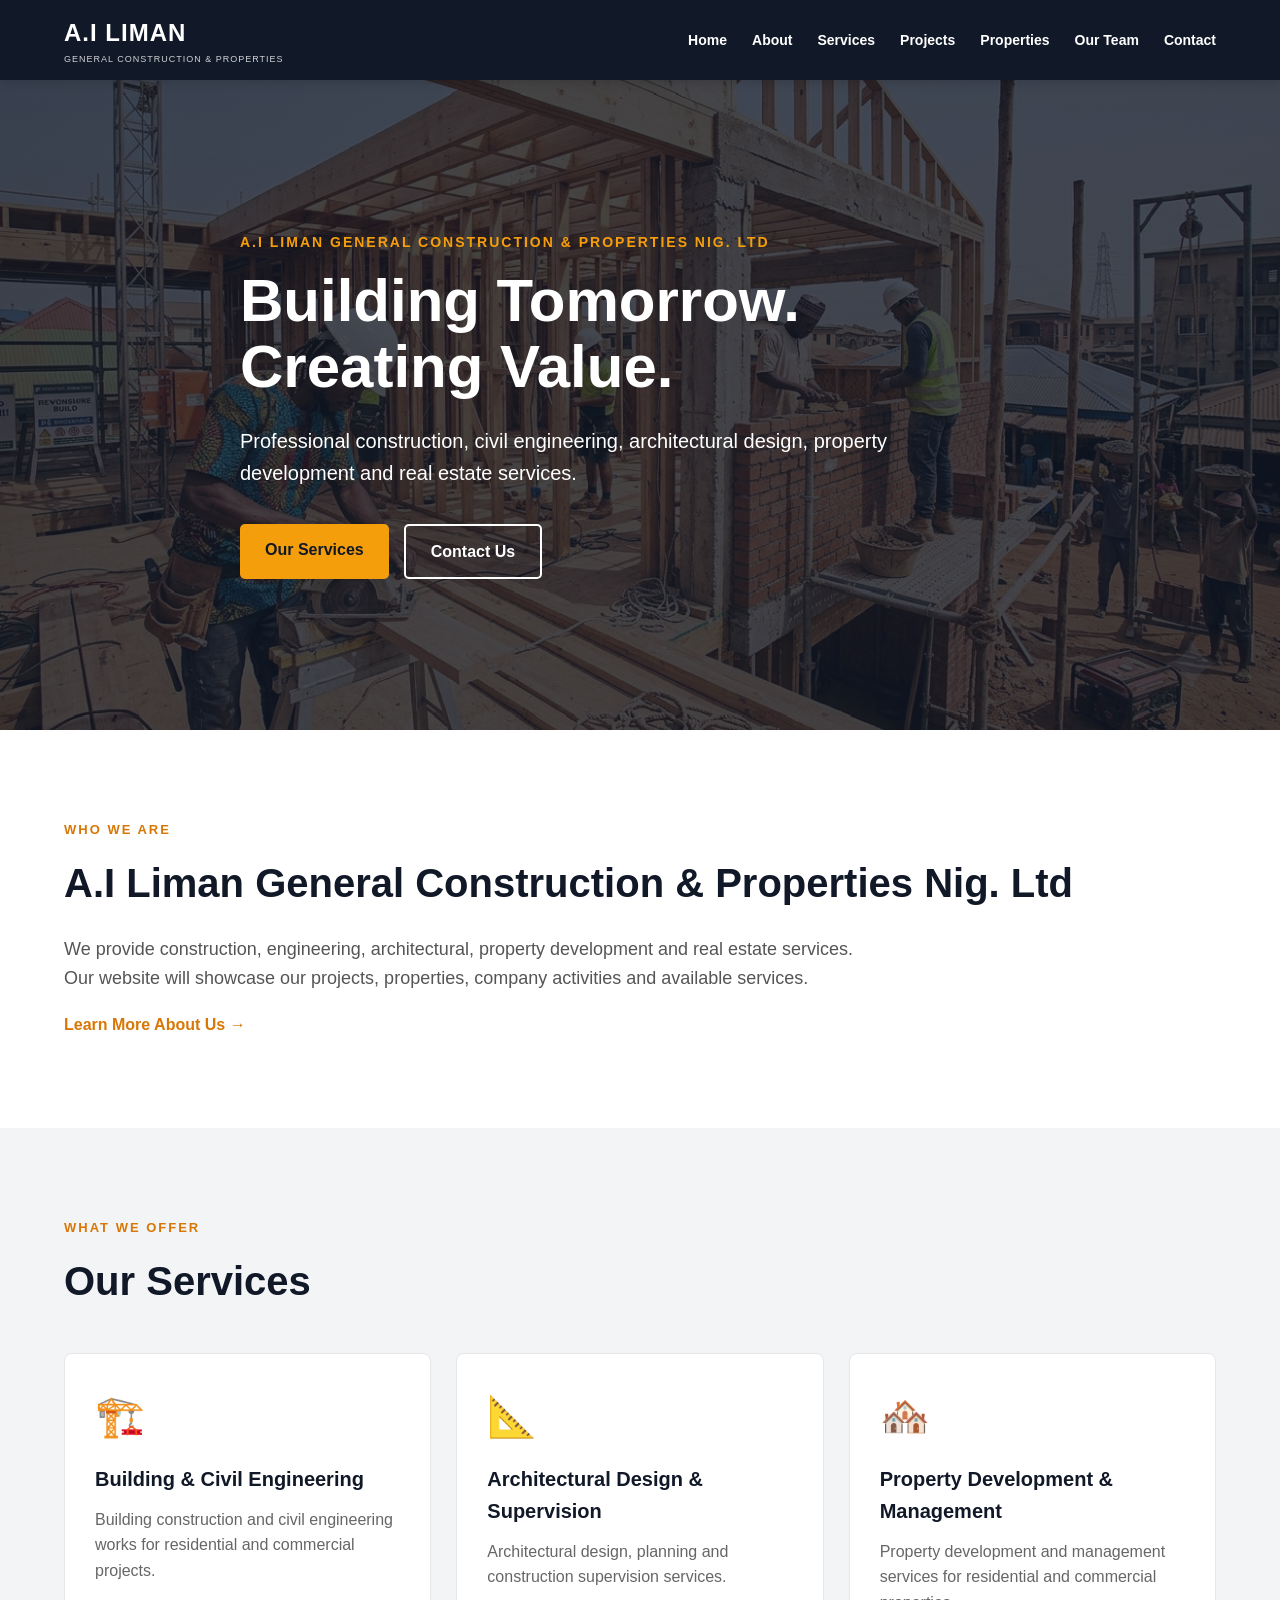
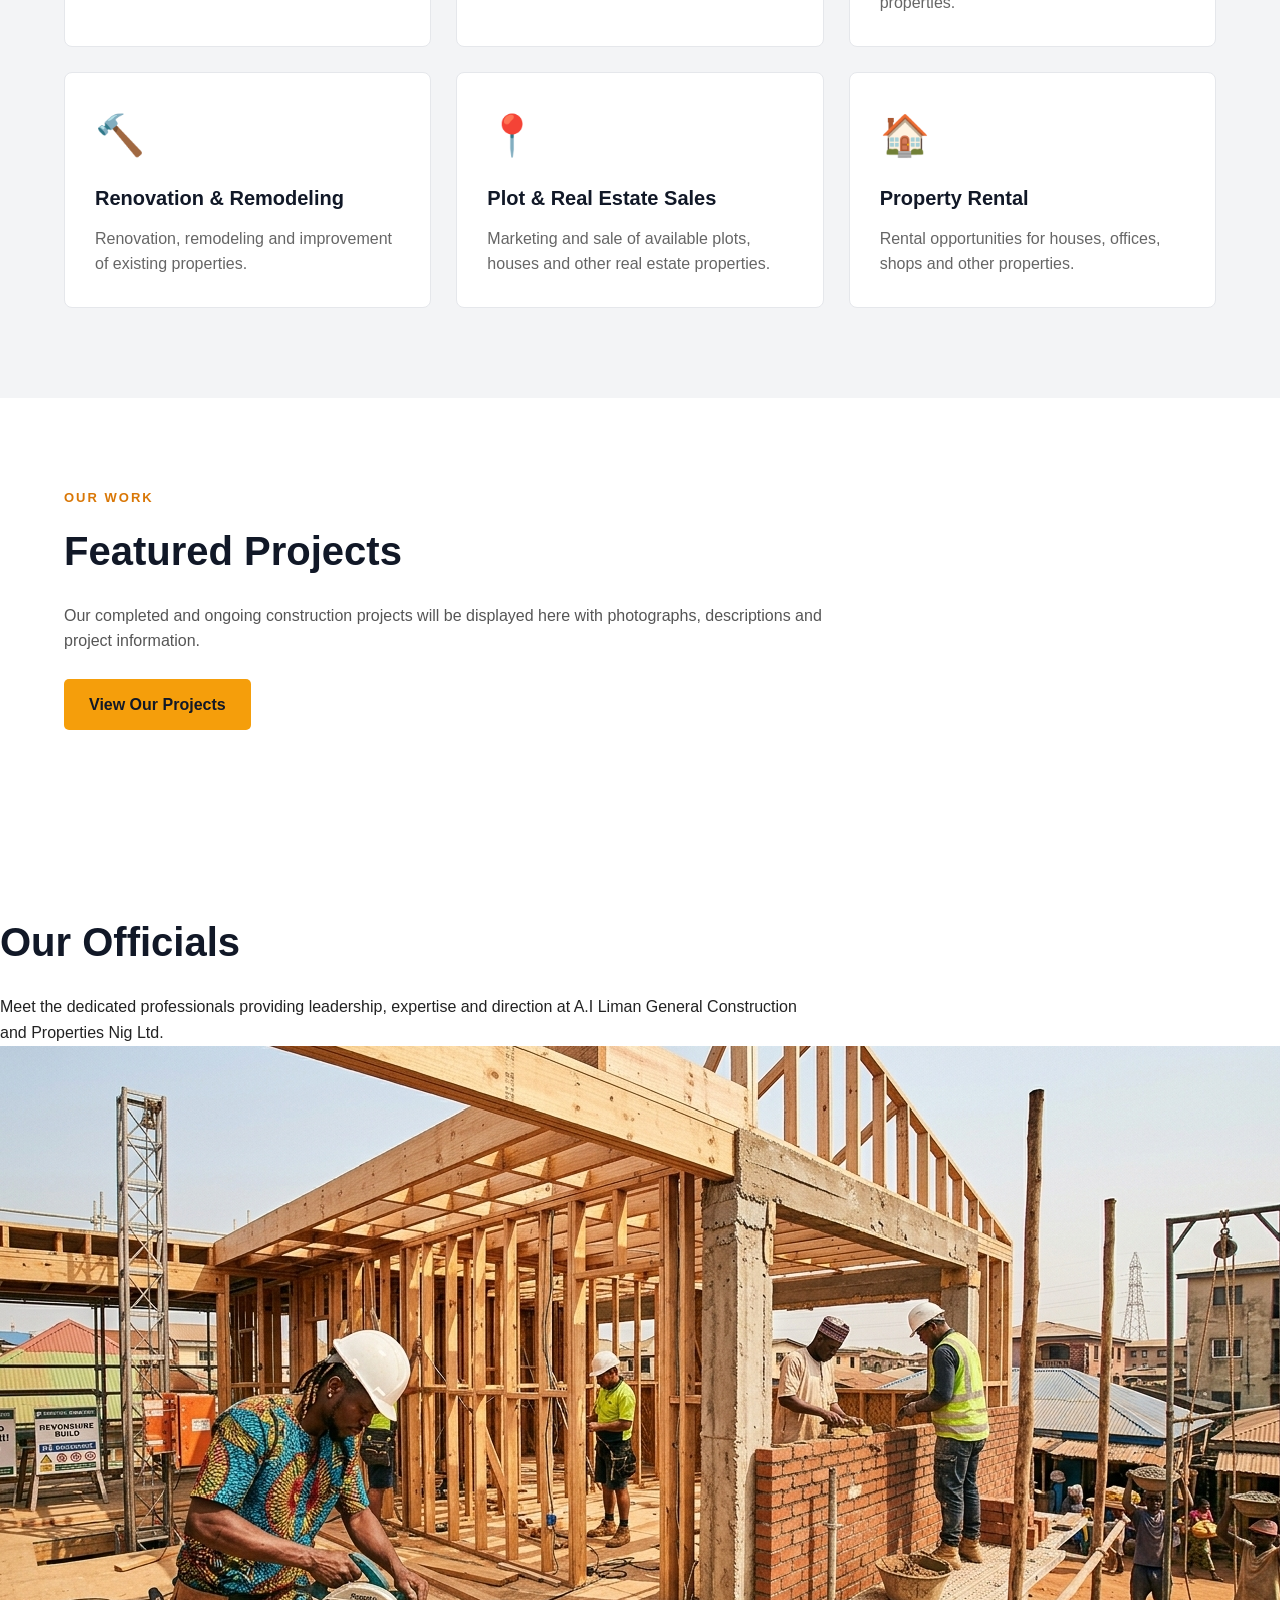
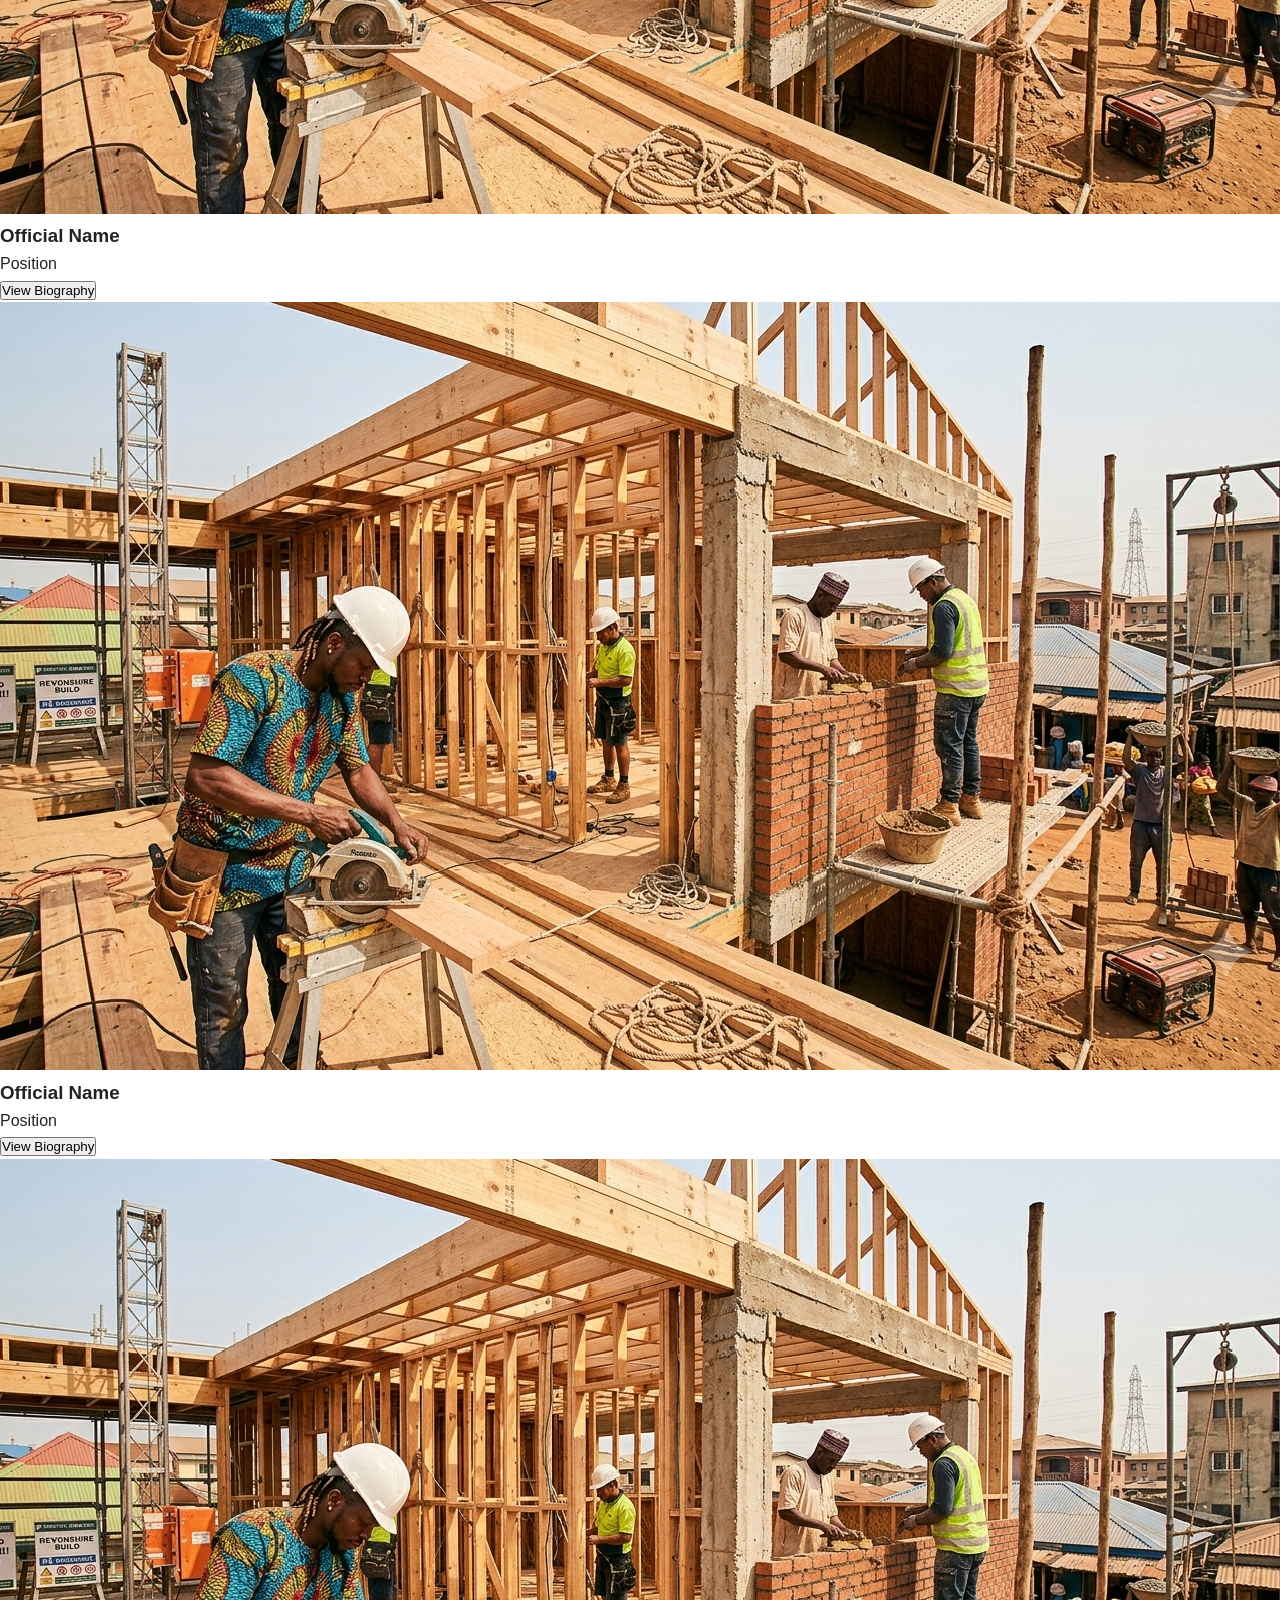
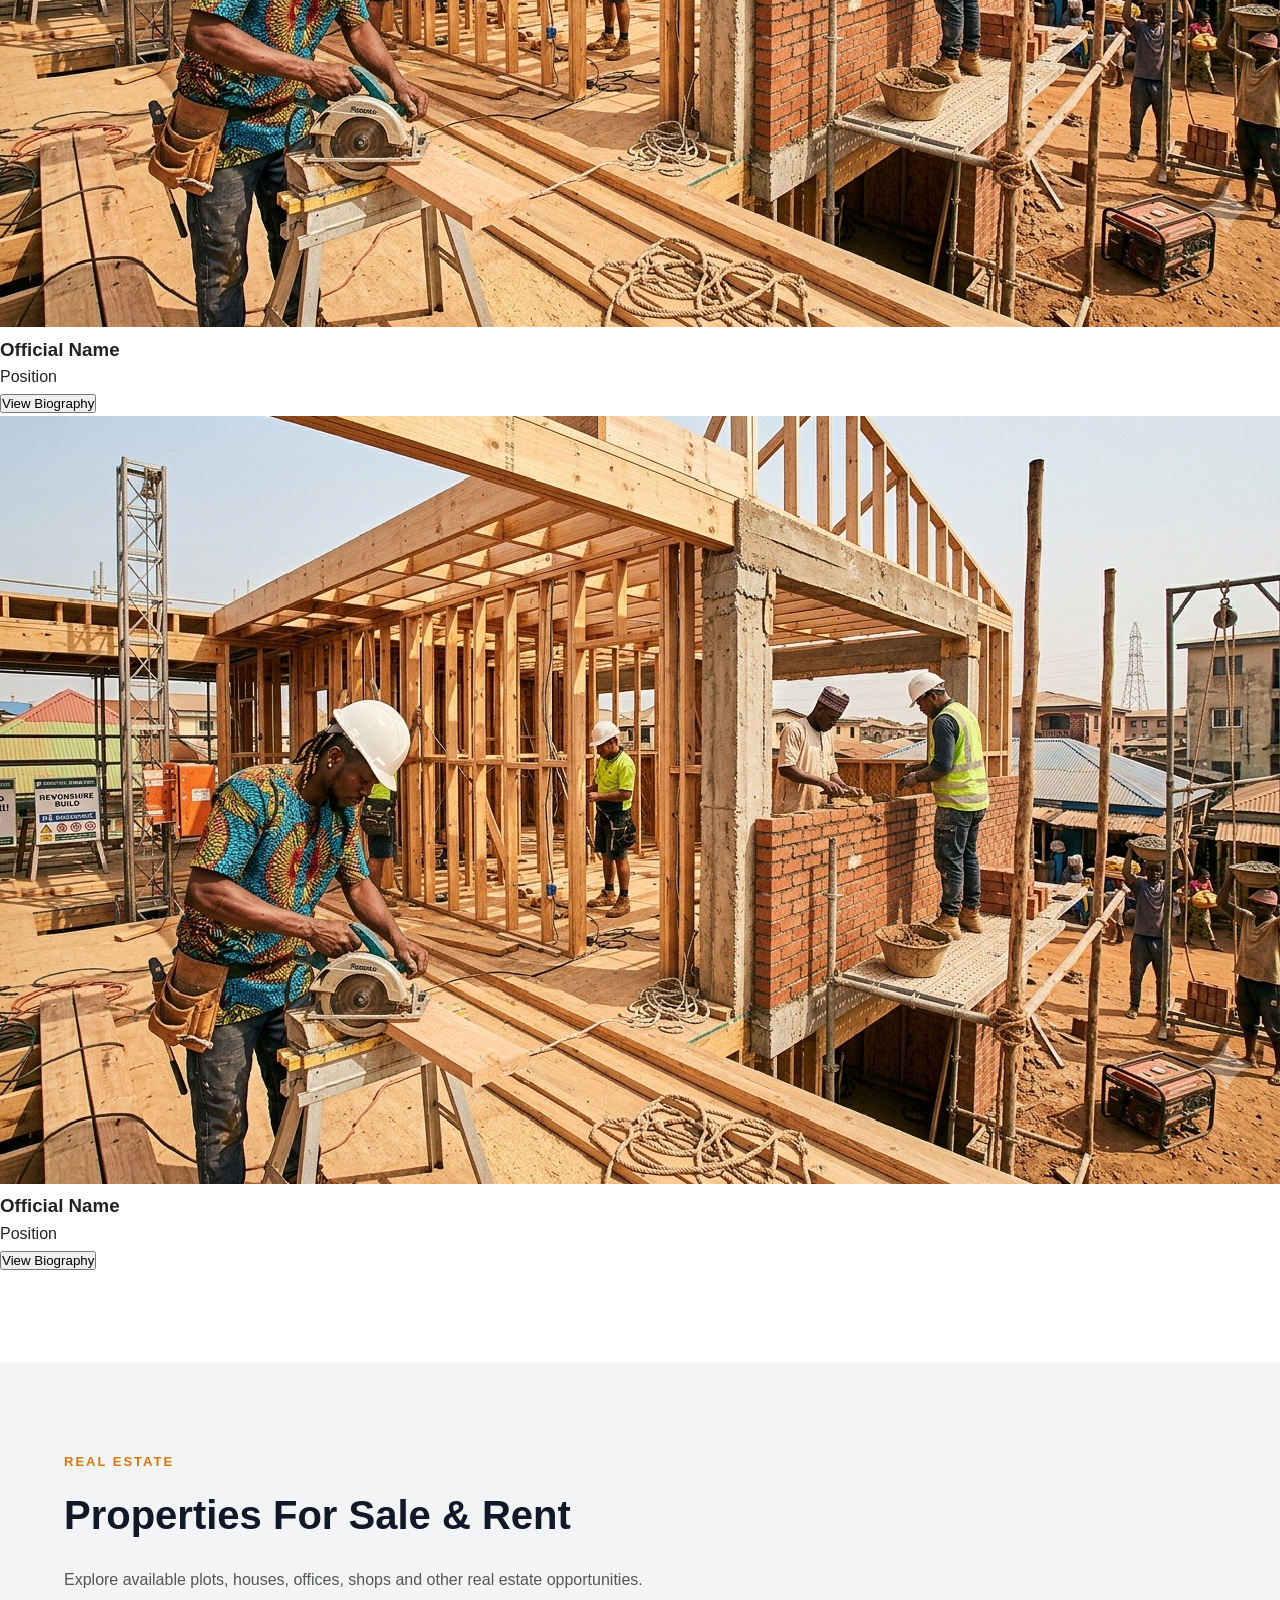
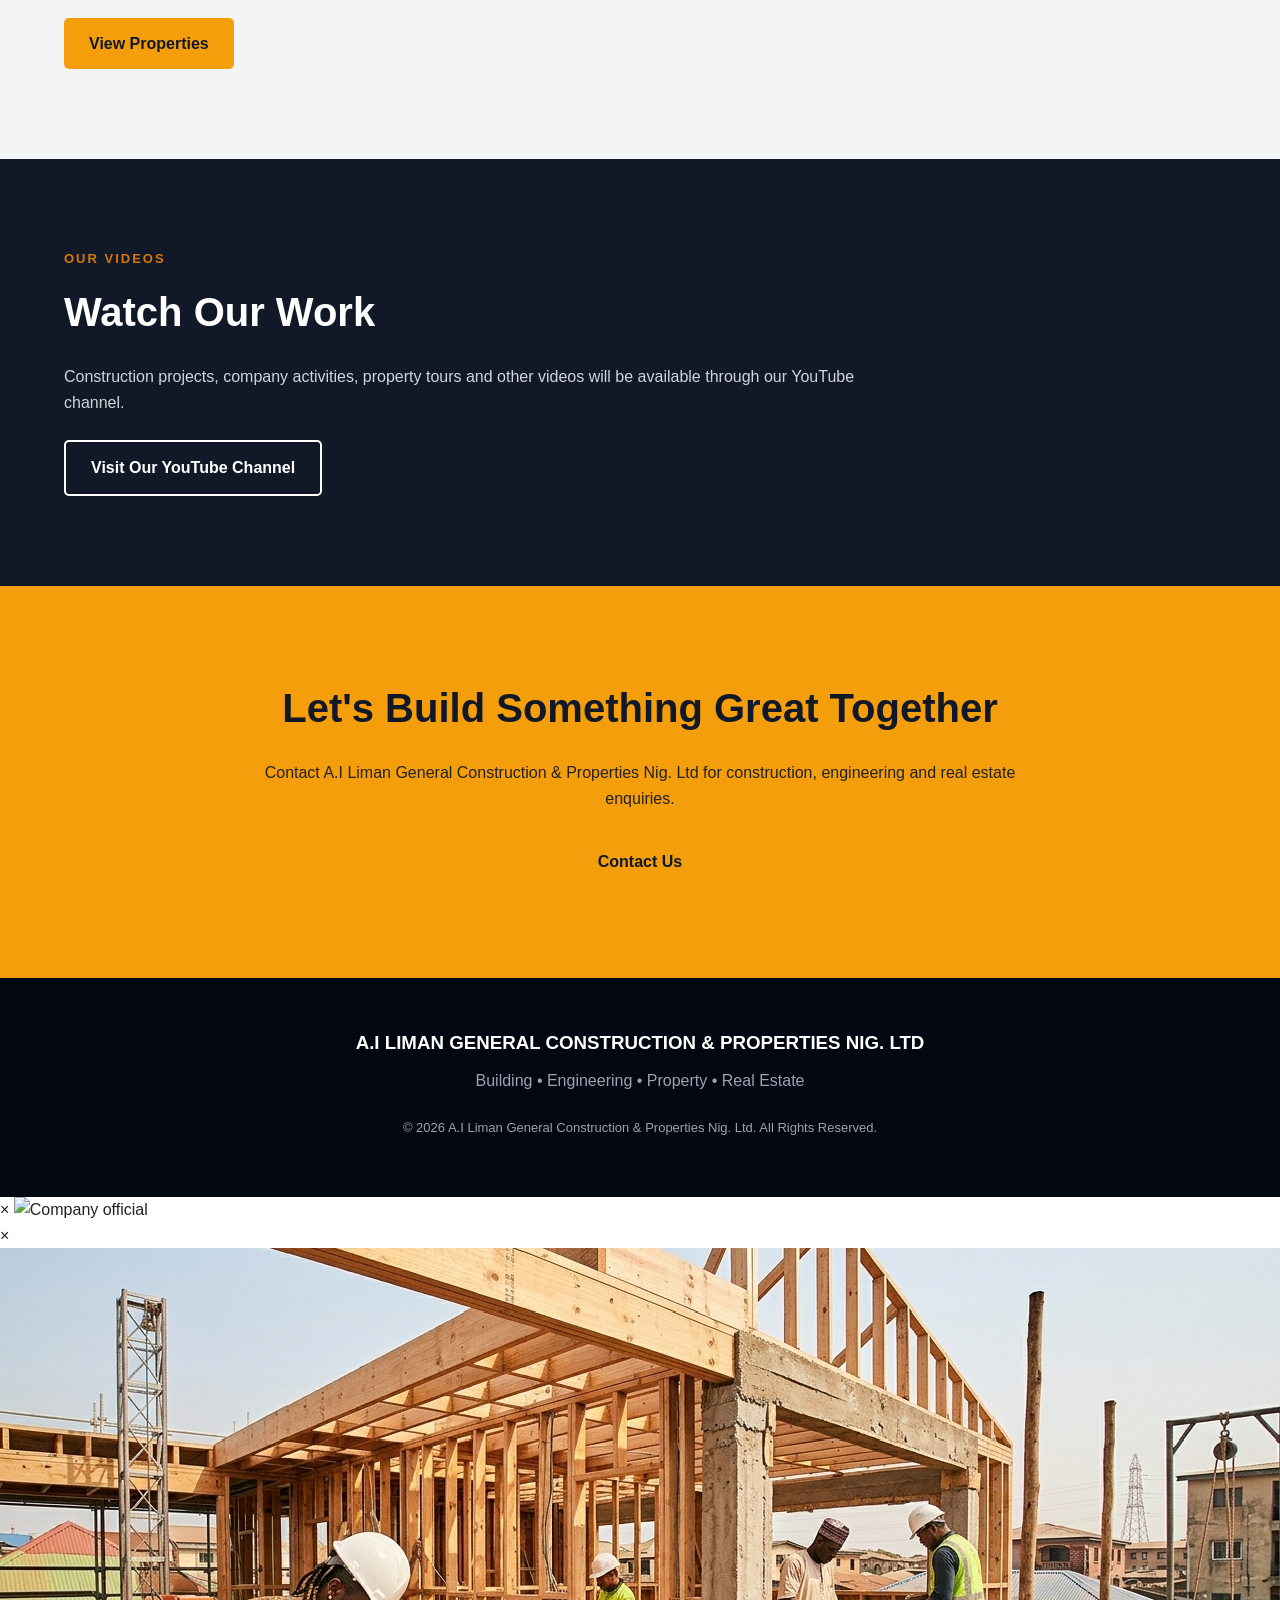
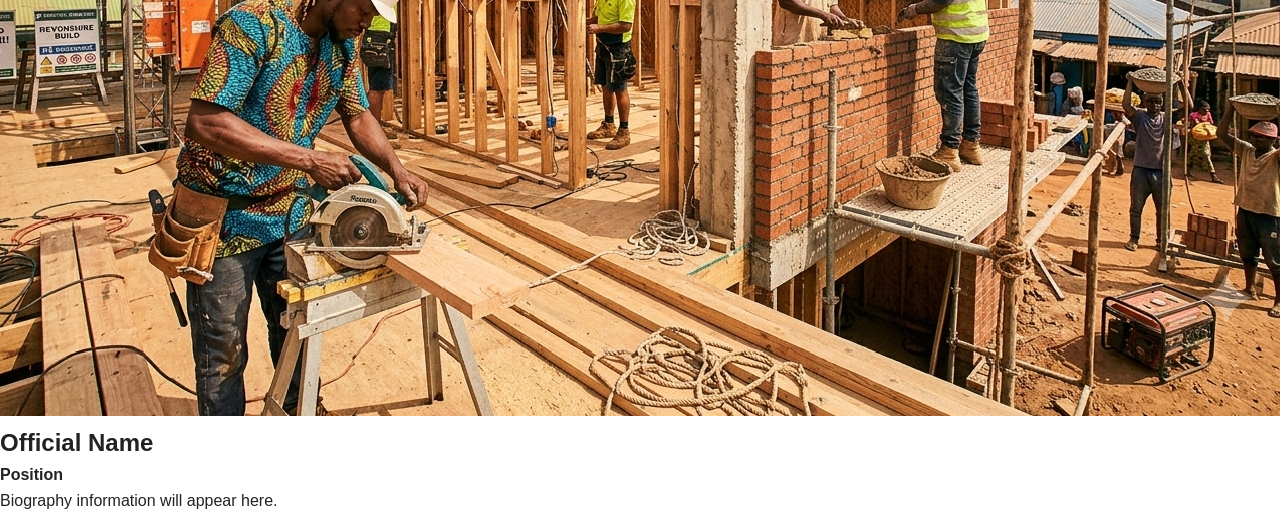
==== index.html @ 5e5407c9 "Update index.html" ====
<!DOCTYPE html>
<html lang="en">

<head>
    <meta charset="UTF-8">

    <meta name="viewport" content="width=device-width, initial-scale=1.0">

    <title>A.I Liman General Construction & Properties Nig. Ltd</title>

    <meta name="description"
        content="A.I Liman General Construction and Properties Nig. Ltd — Building, civil engineering, architectural design, property development, renovation and real estate services.">

    <link rel="stylesheet" href="css/style.css">
</head>

<body>

    <!-- ==============================
         HEADER
    =============================== -->

    <header class="site-header">

        <div class="container header-container">

            <!-- COMPANY LOGO / NAME -->
            <a href="index.html" class="logo">
                <span class="logo-main">A.I LIMAN</span>
                <span class="logo-sub">GENERAL CONSTRUCTION & PROPERTIES</span>
            </a>


            <!-- NAVIGATION -->
            <nav class="main-navigation">

                <a href="index.html">Home</a>

                <a href="about.html">About</a>

                <a href="services.html">Services</a>

                <a href="projects.html">Projects</a>

                <a href="properties.html">Properties</a>
               
                <a href="#our-team">Our Team</a>

                <a href="contact.html">Contact</a>

            </nav>

        </div>

    </header>


    <!-- ==============================
         HERO SECTION
    =============================== -->

    <main>

        <section class="hero">

            <div class="container hero-content">

                <p class="hero-label">
                    A.I LIMAN GENERAL CONSTRUCTION & PROPERTIES NIG. LTD
                </p>

                <h1>
                    Building Tomorrow.<br>
                    Creating Value.
                </h1>

                <p class="hero-text">
                    Professional construction, civil engineering,
                    architectural design, property development and
                    real estate services.
                </p>

                <div class="hero-buttons">

                    <a href="services.html" class="btn btn-primary">
                        Our Services
                    </a>

                    <a href="contact.html" class="btn btn-secondary">
                        Contact Us
                    </a>

                </div>

            </div>

        </section>


        <!-- ==============================
             INTRODUCTION
        =============================== -->

        <section class="about-preview">

            <div class="container">

                <p class="section-label">
                    WHO WE ARE
                </p>

                <h2>
                    A.I Liman General Construction & Properties Nig. Ltd
                </h2>

                <p>
                    We provide construction, engineering, architectural,
                    property development and real estate services.
                    Our website will showcase our projects, properties,
                    company activities and available services.
                </p>

                <a href="about.html" class="text-link">
                    Learn More About Us →
                </a>

            </div>

        </section>


        <!-- ==============================
             SERVICES PREVIEW
        =============================== -->

        <section class="services-preview">

            <div class="container">

                <p class="section-label">
                    WHAT WE OFFER
                </p>

                <h2>
                    Our Services
                </h2>


                <div class="services-grid">

                    <article class="service-card">

                        <div class="service-icon">
                            🏗️
                        </div>

                        <h3>
                            Building & Civil Engineering
                        </h3>

                        <p>
                            Building construction and civil engineering
                            works for residential and commercial projects.
                        </p>

                    </article>


                    <article class="service-card">

                        <div class="service-icon">
                            📐
                        </div>

                        <h3>
                            Architectural Design & Supervision
                        </h3>

                        <p>
                            Architectural design, planning and construction
                            supervision services.
                        </p>

                    </article>


                    <article class="service-card">

                        <div class="service-icon">
                            🏘️
                        </div>

                        <h3>
                            Property Development & Management
                        </h3>

                        <p>
                            Property development and management services
                            for residential and commercial properties.
                        </p>

                    </article>


                    <article class="service-card">

                        <div class="service-icon">
                            🔨
                        </div>

                        <h3>
                            Renovation & Remodeling
                        </h3>

                        <p>
                            Renovation, remodeling and improvement of
                            existing properties.
                        </p>

                    </article>


                    <article class="service-card">

                        <div class="service-icon">
                            📍
                        </div>

                        <h3>
                            Plot & Real Estate Sales
                        </h3>

                        <p>
                            Marketing and sale of available plots,
                            houses and other real estate properties.
                        </p>

                    </article>


                    <article class="service-card">

                        <div class="service-icon">
                            🏠
                        </div>

                        <h3>
                            Property Rental
                        </h3>

                        <p>
                            Rental opportunities for houses, offices,
                            shops and other properties.
                        </p>

                    </article>

                </div>

            </div>

        </section>


        <!-- ==============================
             PROJECT PREVIEW
        =============================== -->

        <section class="projects-preview">

            <div class="container">

                <p class="section-label">
                    OUR WORK
                </p>

                <h2>
                    Featured Projects
                </h2>

                <p>
                    Our completed and ongoing construction projects
                    will be displayed here with photographs,
                    descriptions and project information.
                </p>

                <a href="projects.html" class="btn btn-primary">
                    View Our Projects
                </a>

            </div>

        </section>
<!-- ==========================================
     COMPANY OFFICIALS / OUR TEAM
     ========================================== -->

<section class="team-section" id="our-team">

    <div class="team-introduction">
        <h2>Our Officials</h2>
        <p>
            Meet the dedicated professionals providing leadership,
            expertise and direction at A.I Liman General Construction
            and Properties Nig Ltd.
        </p>
    </div>

    <div class="team-grid">

        <!-- OFFICIAL 1 -->
        <div class="team-card">

            <img
                src="images/hero.jpg"
                alt="Company Official"
                class="team-image"
                onclick="openTeamImage(this.src)"
            >

            <div class="team-content">
                <h3>Official Name</h3>

                <p class="team-position">
                    Position
                </p>

                <button
                    class="biography-button"
                    onclick="openBiography('official1')">
                    View Biography
                </button>
            </div>

        </div>


        <!-- OFFICIAL 2 -->
        <div class="team-card">

            <img
                src="images/hero.jpg"
                alt="Company Official"
                class="team-image"
                onclick="openTeamImage(this.src)"
            >

            <div class="team-content">
                <h3>Official Name</h3>

                <p class="team-position">
                    Position
                </p>

                <button
                    class="biography-button"
                    onclick="openBiography('official2')">
                    View Biography
                </button>
            </div>

        </div>


        <!-- OFFICIAL 3 -->
        <div class="team-card">

            <img
                src="images/hero.jpg"
                alt="Company Official"
                class="team-image"
                onclick="openTeamImage(this.src)"
            >

            <div class="team-content">
                <h3>Official Name</h3>

                <p class="team-position">
                    Position
                </p>

                <button
                    class="biography-button"
                    onclick="openBiography('official3')">
                    View Biography
                </button>
            </div>

        </div>


        <!-- OFFICIAL 4 -->
        <div class="team-card">

            <img
                src="images/hero.jpg"
                alt="Company Official"
                class="team-image"
                onclick="openTeamImage(this.src)"
            >

            <div class="team-content">
                <h3>Official Name</h3>

                <p class="team-position">
                    Position
                </p>

                <button
                    class="biography-button"
                    onclick="openBiography('official4')">
                    View Biography
                </button>
            </div>

        </div>

    </div>

</section>

        <!-- ==============================
             PROPERTY PREVIEW
        =============================== -->

        <section class="properties-preview">

            <div class="container">

                <p class="section-label">
                    REAL ESTATE
                </p>

                <h2>
                    Properties For Sale & Rent
                </h2>

                <p>
                    Explore available plots, houses, offices,
                    shops and other real estate opportunities.
                </p>

                <a href="properties.html" class="btn btn-primary">
                    View Properties
                </a>

            </div>

        </section>


        <!-- ==============================
             VIDEO PREVIEW
        =============================== -->

        <section class="video-preview">

            <div class="container">

                <p class="section-label">
                    OUR VIDEOS
                </p>

                <h2>
                    Watch Our Work
                </h2>

                <p>
                    Construction projects, company activities,
                    property tours and other videos will be
                    available through our YouTube channel.
                </p>

                <!-- YouTube channel link will be added later -->

                <a href="#" class="btn btn-secondary">
                    Visit Our YouTube Channel
                </a>

            </div>

        </section>


        <!-- ==============================
             CONTACT CALL TO ACTION
        =============================== -->

        <section class="contact-cta">

            <div class="container">

                <h2>
                    Let's Build Something Great Together
                </h2>

                <p>
                    Contact A.I Liman General Construction &
                    Properties Nig. Ltd for construction,
                    engineering and real estate enquiries.
                </p>

                <a href="contact.html" class="btn btn-primary">
                    Contact Us
                </a>

            </div>

        </section>

    </main>


    <!-- ==============================
         FOOTER
    =============================== -->

    <footer class="site-footer">

        <div class="container">

            <h3>
                A.I LIMAN GENERAL CONSTRUCTION & PROPERTIES NIG. LTD
            </h3>

            <p>
                Building • Engineering • Property • Real Estate
            </p>

            <p class="copyright">
                © 2026 A.I Liman General Construction & Properties
                Nig. Ltd. All Rights Reserved.
            </p>

        </div>

    </footer>

<!-- ==========================================
     TEAM FULL-SCREEN IMAGE VIEWER
     ========================================== -->

<div id="teamImageViewer" class="team-image-viewer">

    <span
        class="team-viewer-close"
        onclick="closeTeamImage()">
        &times;
    </span>

    <img
        id="teamViewerImage"
        src=""
        alt="Company official">

</div>
    <!-- ==========================================
     TEAM BIOGRAPHY POPUP
     ========================================== -->

<div id="biographyPopup" class="biography-popup">

    <div class="biography-box">

        <span
            class="biography-close"
            onclick="closeBiography()">
            &times;
        </span>

        <img
            id="biographyImage"
            src="images/hero.jpg"
            alt="Company official">

        <div class="biography-content">

            <h2 id="biographyName">
                Official Name
            </h2>

            <h4 id="biographyPosition">
                Position
            </h4>

            <p id="biographyText">
                Biography information will appear here.
            </p>

        </div>

    </div>

</div>
    <!-- JAVASCRIPT -->
    <script src="js/script.js"></script>

</body>

                      </html>
---- css/style.css ----
/* ==========================================
   A.I LIMAN GENERAL CONSTRUCTION
   MAIN WEBSITE STYLES
========================================== */


/* ==========================================
   1. GENERAL RESET
========================================== */

* {
    margin: 0;
    padding: 0;
    box-sizing: border-box;
}

html {
    scroll-behavior: smooth;
}

body {
    font-family: Arial, Helvetica, sans-serif;
    line-height: 1.6;
    color: #222;
    background: #ffffff;
}


/* ==========================================
   2. GENERAL CONTAINER
========================================== */

.container {
    width: 90%;
    max-width: 1200px;
    margin: 0 auto;
}


/* ==========================================
   3. HEADER
========================================== */

.site-header {
    background: #111827;
    color: white;
    position: sticky;
    top: 0;
    z-index: 1000;
    box-shadow: 0 2px 10px rgba(0, 0, 0, 0.15);
}

.header-container {
    min-height: 80px;
    display: flex;
    align-items: center;
    justify-content: space-between;
    gap: 30px;
}


/* COMPANY LOGO / NAME */

.logo {
    color: white;
    text-decoration: none;
    display: flex;
    flex-direction: column;
}

.logo-main {
    font-size: 24px;
    font-weight: 800;
    letter-spacing: 1px;
}

.logo-sub {
    font-size: 9px;
    letter-spacing: 1px;
    opacity: 0.8;
}


/* ==========================================
   4. NAVIGATION
========================================== */

.main-navigation {
    display: flex;
    align-items: center;
    gap: 25px;
}

.main-navigation a {
    color: white;
    text-decoration: none;
    font-size: 14px;
    font-weight: 600;
    transition: 0.3s;
}

.main-navigation a:hover {
    color: #f59e0b;
}


/* ==========================================
   5. HERO SECTION
========================================== */

.hero {
    min-height: 650px;
    display: flex;
    align-items: center;
    position: relative;

    background:
        linear-gradient(
            rgba(17, 24, 39, 0.78),
            rgba(17, 24, 39, 0.78)
        ),
        url("../images/hero.jpg");

    background-size: cover;
    background-position: center;
}

.hero-content {
    color: white;
    max-width: 800px;
}

.hero-label {
    color: #f59e0b;
    font-size: 14px;
    font-weight: bold;
    letter-spacing: 2px;
    margin-bottom: 15px;
}

.hero h1 {
    font-size: 60px;
    line-height: 1.1;
    margin-bottom: 25px;
}

.hero-text {
    font-size: 20px;
    max-width: 700px;
    margin-bottom: 35px;
}


/* ==========================================
   6. BUTTONS
========================================== */

.hero-buttons {
    display: flex;
    gap: 15px;
    flex-wrap: wrap;
}

.btn {
    display: inline-block;
    padding: 13px 25px;
    border-radius: 5px;
    text-decoration: none;
    font-weight: bold;
    transition: 0.3s;
}

.btn-primary {
    background: #f59e0b;
    color: #111827;
}

.btn-primary:hover {
    background: #d97706;
    color: white;
}

.btn-secondary {
    border: 2px solid white;
    color: white;
}

.btn-secondary:hover {
    background: white;
    color: #111827;
}


/* ==========================================
   7. GENERAL SECTION STYLES
========================================== */

section {
    padding: 90px 0;
}

section h2 {
    font-size: 40px;
    margin-bottom: 20px;
    color: #111827;
}

section p {
    max-width: 800px;
}


/* SECTION LABEL */

.section-label {
    color: #d97706;
    font-weight: bold;
    font-size: 13px;
    letter-spacing: 2px;
    margin-bottom: 10px;
}


/* ==========================================
   8. ABOUT PREVIEW
========================================== */

.about-preview {
    background: #ffffff;
}

.about-preview p:not(.section-label) {
    font-size: 18px;
    margin-bottom: 20px;
    color: #555;
}

.text-link {
    color: #d97706;
    text-decoration: none;
    font-weight: bold;
}

.text-link:hover {
    text-decoration: underline;
}


/* ==========================================
   9. SERVICES
========================================== */

.services-preview {
    background: #f3f4f6;
}

.services-grid {
    display: grid;
    grid-template-columns: repeat(3, 1fr);
    gap: 25px;
    margin-top: 40px;
}

.service-card {
    background: white;
    padding: 30px;
    border-radius: 8px;
    border: 1px solid #e5e7eb;
    transition: 0.3s;
}

.service-card:hover {
    transform: translateY(-5px);
    box-shadow: 0 10px 25px rgba(0, 0, 0, 0.08);
}

.service-icon {
    font-size: 40px;
    margin-bottom: 15px;
}

.service-card h3 {
    color: #111827;
    margin-bottom: 12px;
    font-size: 20px;
}

.service-card p {
    color: #666;
}


/* ==========================================
   10. PROJECTS
========================================== */

.projects-preview {
    background: white;
}

.projects-preview p:not(.section-label) {
    margin-bottom: 25px;
    color: #555;
}


/* ==========================================
   11. PROPERTIES
========================================== */

.properties-preview {
    background: #f3f4f6;
}

.properties-preview p:not(.section-label) {
    margin-bottom: 25px;
    color: #555;
}


/* ==========================================
   12. VIDEO SECTION
========================================== */

.video-preview {
    background: #111827;
    color: white;
}

.video-preview h2 {
    color: white;
}

.video-preview p:not(.section-label) {
    color: #d1d5db;
    margin-bottom: 25px;
}


/* ==========================================
   13. CONTACT CALL TO ACTION
========================================== */

.contact-cta {
    background: #f59e0b;
    text-align: center;
}

.contact-cta h2 {
    color: #111827;
}

.contact-cta p {
    margin: 0 auto 25px;
}


/* ==========================================
   14. FOOTER
========================================== */

.site-footer {
    background: #030712;
    color: white;
    text-align: center;
    padding: 50px 0;
}

.site-footer h3 {
    margin-bottom: 10px;
}

.site-footer p {
    margin: 8px auto;
    color: #9ca3af;
}

.copyright {
    font-size: 13px;
    margin-top: 25px !important;
}


/* ==========================================
   15. MOBILE RESPONSIVE DESIGN
========================================== */

@media (max-width: 900px) {

    .header-container {
        flex-direction: column;
        padding: 20px 0;
    }

    .main-navigation {
        flex-wrap: wrap;
        justify-content: center;
        gap: 15px;
    }

    .hero {
        min-height: 550px;
    }

    .hero h1 {
        font-size: 45px;
    }

    .services-grid {
        grid-template-columns: repeat(2, 1fr);
    }
}


@media (max-width: 600px) {

    .container {
        width: 92%;
    }

    .site-header {
        position: relative;
    }

    .logo {
        text-align: center;
    }

    .logo-main {
        font-size: 21px;
    }

    .logo-sub {
        font-size: 8px;
    }

    .main-navigation {
        gap: 10px;
    }

    .main-navigation a {
        font-size: 13px;
    }

    .hero {
        min-height: 550px;
        text-align: center;
    }

    .hero-content {
        margin: auto;
    }

    .hero h1 {
        font-size: 38px;
    }

    .hero-text {
        font-size: 17px;
    }

    .hero-buttons {
        justify-content: center;
    }

    section {
        padding: 65px 0;
    }

    section h2 {
        font-size: 32px;
    }

    .services-grid {
        grid-template-columns: 1fr;
    }

    .service-card {
        padding: 25px;
    }
  }
/* ==========================================
   ABOUT PAGE
========================================== */


/* ==========================================
   PAGE HERO
========================================== */

.page-hero {
    min-height: 400px;

    display: flex;
    align-items: center;

    background:
        linear-gradient(
            rgba(17, 24, 39, 0.82),
            rgba(17, 24, 39, 0.82)
        ),
        url("../images/hero.jpg");

    background-size: cover;
    background-position: center;

    color: white;
}

.page-hero h1 {
    font-size: 52px;
    line-height: 1.15;
    margin-bottom: 15px;
}

.page-hero p:not(.section-label) {
    font-size: 19px;
    color: #e5e7eb;
}


/* ==========================================
   COMPANY OVERVIEW
========================================== */

.company-overview {
    background: white;
}

.company-overview h2 {
    max-width: 850px;
}

.company-overview p:not(.section-label) {
    max-width: 850px;
    margin-bottom: 20px;
    color: #555;
    font-size: 17px;
}


/* ==========================================
   MISSION & VISION
========================================== */

.mission-section {
    background: #f3f4f6;
}

.mission-grid {
    display: grid;
    grid-template-columns: repeat(2, 1fr);
    gap: 30px;
}

.mission-card {
    background: white;
    padding: 40px;
    border-radius: 8px;
    border-left: 5px solid #f59e0b;

    box-shadow:
        0 8px 25px rgba(0, 0, 0, 0.06);
}

.mission-card h2 {
    font-size: 30px;
    margin-bottom: 15px;
}

.mission-card p:not(.section-label) {
    color: #555;
}


/* ==========================================
   CORE VALUES
========================================== */

.values-section {
    background: white;
}

.values-grid {
    display: grid;
    grid-template-columns: repeat(4, 1fr);
    gap: 20px;
    margin-top: 40px;
}

.value-card {
    padding: 30px;
    background: #f9fafb;
    border: 1px solid #e5e7eb;
    border-radius: 8px;

    transition: 0.3s;
}

.value-card:hover {
    transform: translateY(-5px);

    box-shadow:
        0 10px 25px rgba(0, 0, 0, 0.08);
}

.value-card h3 {
    font-size: 21px;
    color: #111827;
    margin-bottom: 12px;
}

.value-card p {
    color: #666;
}


/* ==========================================
   OBJECTIVES
========================================== */

.objectives-section {
    background: #f3f4f6;
}

.objectives-list {
    margin-top: 35px;
    max-width: 900px;
}

.objectives-list > div {
    display: flex;
    align-items: flex-start;
    gap: 25px;

    padding: 25px 0;

    border-bottom: 1px solid #d1d5db;
}

.objectives-list strong {
    font-size: 24px;
    color: #d97706;
    min-width: 45px;
}

.objectives-list p {
    color: #555;
    font-size: 17px;
}


/* ==========================================
   ABOUT PAGE MOBILE DESIGN
========================================== */

@media (max-width: 900px) {

    .values-grid {
        grid-template-columns: repeat(2, 1fr);
    }

    .mission-grid {
        grid-template-columns: 1fr;
    }

}


@media (max-width: 600px) {

    .page-hero {
        min-height: 350px;
        text-align: center;
    }

    .page-hero h1 {
        font-size: 38px;
    }

    .page-hero p:not(.section-label) {
        font-size: 17px;
    }

    .mission-card {
        padding: 30px;
    }

    .values-grid {
        grid-template-columns: 1fr;
    }

    .objectives-list > div {
        gap: 15px;
    }

}
/* ==========================================
   SERVICES PAGE
========================================== */


/* ==========================================
   SERVICES INTRODUCTION
========================================== */

.services-introduction {
    background: white;
}

.services-introduction h2 {
    max-width: 850px;
}

.services-introduction p:not(.section-label) {
    max-width: 850px;
    color: #555;
    font-size: 18px;
}


/* ==========================================
   SERVICE DETAIL SECTIONS
========================================== */

.service-detail {
    background: white;
}

.service-detail-light {
    background: #f3f4f6;
}


.service-detail-grid {
    display: grid;

    grid-template-columns: 100px 1fr;

    gap: 40px;

    align-items: start;
}


.service-detail-number {
    font-size: 42px;

    font-weight: 800;

    color: #f59e0b;

    line-height: 1;
}


.service-detail h2 {
    max-width: 850px;

    margin-bottom: 18px;
}


.service-detail p:not(.section-label) {
    max-width: 850px;

    color: #555;

    font-size: 17px;

    margin-bottom: 25px;
}


/* ==========================================
   SERVICE LIST
========================================== */

.service-list {
    list-style: none;

    padding: 0;

    margin: 0;

    max-width: 700px;
}


.service-list li {
    position: relative;

    padding: 12px 0 12px 30px;

    border-bottom: 1px solid #e5e7eb;

    color: #444;
}


.service-list li::before {
    content: "✓";

    position: absolute;

    left: 0;

    top: 12px;

    font-weight: bold;

    color: #d97706;
}


/* ==========================================
   SERVICES MOBILE DESIGN
========================================== */

@media (max-width: 600px) {

    .service-detail-grid {
        grid-template-columns: 1fr;

        gap: 15px;
    }


    .service-detail-number {
        font-size: 34px;
    }


    .service-detail h2 {
        font-size: 30px;
    }


    .service-detail p:not(.section-label) {
        font-size: 16px;
    }

}
/* ==========================================
   PROJECTS PAGE
========================================== */

.projects-introduction {
    padding: 70px 0 30px;
    text-align: center;
}

.projects-introduction .container {
    max-width: 850px;
}

.projects-introduction h2 {
    margin-bottom: 15px;
}

.projects-introduction p:not(.section-label) {
    color: #666;
    line-height: 1.8;
}


/* PROJECT GRID */

.projects-section {
    padding: 40px 0 80px;
}

.projects-grid {
    display: grid;
    grid-template-columns: repeat(3, 1fr);
    gap: 30px;
}


/* PROJECT CARD */

.project-card {
    background: #ffffff;
    border-radius: 12px;
    overflow: hidden;
    box-shadow: 0 8px 25px rgba(0, 0, 0, 0.08);
    transition: transform 0.3s ease, box-shadow 0.3s ease;
}

.project-card:hover {
    transform: translateY(-6px);
    box-shadow: 0 14px 35px rgba(0, 0, 0, 0.14);
}


/* PROJECT IMAGE */

.project-image {
    width: 100%;
    height: 240px;
    overflow: hidden;
    background: #eee;
}

.project-image img {
    width: 100%;
    height: 100%;
    object-fit: cover;
    display: block;
    cursor: pointer;
    transition: transform 0.4s ease;
}

.project-image img:hover {
    transform: scale(1.05);
}


/* PROJECT CONTENT */

.project-content {
    padding: 25px;
}

.project-category {
    display: inline-block;
    font-size: 13px;
    font-weight: 700;
    text-transform: uppercase;
    letter-spacing: 1px;
    margin-bottom: 10px;
}

.project-content h3 {
    margin-bottom: 12px;
    font-size: 21px;
}

.project-content p {
    color: #666;
    line-height: 1.7;
}

.project-info {
    display: flex;
    flex-direction: column;
    gap: 8px;
    margin-top: 18px;
    padding-top: 15px;
    border-top: 1px solid #eee;
}

.project-info span {
    font-size: 14px;
    color: #555;
}


/* ==========================================
   PROJECT IMAGE FULL-SIZE VIEW
========================================== */

.image-lightbox {
    display: none;
    position: fixed;
    z-index: 9999;
    left: 0;
    top: 0;
    width: 100%;
    height: 100%;
    background: rgba(0, 0, 0, 0.92);

    align-items: center;
    justify-content: center;

    padding: 25px;
}

.image-lightbox.show {
    display: flex;
}

.image-lightbox img {
    max-width: 95%;
    max-height: 90vh;
    object-fit: contain;
    border-radius: 6px;
}

.lightbox-close {
    position: absolute;
    top: 20px;
    right: 25px;

    color: white;
    font-size: 40px;
    font-weight: bold;

    cursor: pointer;
    line-height: 1;
}

.lightbox-close:hover {
    opacity: 0.7;
}


/* ==========================================
   MOBILE PROJECTS
========================================== */

@media (max-width: 900px) {

    .projects-grid {
        grid-template-columns: repeat(2, 1fr);
    }

}


@media (max-width: 600px) {

    .projects-grid {
        grid-template-columns: 1fr;
    }

    .project-image {
        height: 220px;
    }

    .project-content {
        padding: 20px;
    }

    .image-lightbox {
        padding: 15px;
    }

    .image-lightbox img {
        max-width: 100%;
        max-height: 85vh;
    }

    .lightbox-close {
        top: 15px;
        right: 18px;
        font-size: 35px;
    }

}
/* ==========================================
   PROPERTIES PAGE
========================================== */

.properties-introduction {
    padding: 70px 0 35px;
    text-align: center;
}

.properties-introduction .container {
    max-width: 850px;
}

.properties-introduction h2 {
    margin-bottom: 15px;
}

.properties-introduction p:not(.section-label) {
    color: #666;
    line-height: 1.8;
}


/* PROPERTY SECTION */

.properties-section {
    padding: 40px 0 80px;
}

.properties-grid {
    display: grid;
    grid-template-columns: repeat(3, 1fr);
    gap: 30px;
}


/* PROPERTY CARD */

.property-card {
    background: #ffffff;
    border-radius: 12px;
    overflow: hidden;
    box-shadow: 0 8px 25px rgba(0, 0, 0, 0.08);
    transition: transform 0.3s ease, box-shadow 0.3s ease;
}

.property-card:hover {
    transform: translateY(-6px);
    box-shadow: 0 14px 35px rgba(0, 0, 0, 0.14);
}


/* PROPERTY IMAGE */

.property-image {
    position: relative;
    width: 100%;
    height: 240px;
    overflow: hidden;
    background: #eee;
}

.property-image img {
    width: 100%;
    height: 100%;
    object-fit: cover;
    display: block;
    cursor: pointer;
    transition: transform 0.4s ease;
}

.property-image img:hover {
    transform: scale(1.05);
}


/* PROPERTY STATUS */

.property-status {
    position: absolute;
    top: 15px;
    left: 15px;

    background: #111827;
    color: #ffffff;

    padding: 7px 12px;
    border-radius: 5px;

    font-size: 12px;
    font-weight: 700;
    letter-spacing: 0.8px;
}


/* PROPERTY CONTENT */

.property-content {
    padding: 25px;
}

.property-content h3 {
    margin-bottom: 12px;
    font-size: 21px;
}

.property-content p {
    color: #666;
    line-height: 1.7;
}

.property-location {
    font-size: 14px;
    font-weight: 600;
    margin-bottom: 12px;
}


/* PROPERTY DETAILS */

.property-details {
    display: flex;
    flex-wrap: wrap;
    gap: 10px;

    margin: 20px 0;

    padding-top: 15px;

    border-top: 1px solid #eee;
}

.property-details span {
    font-size: 13px;
    color: #555;

    background: #f5f5f5;

    padding: 7px 10px;
    border-radius: 5px;
}


/* PROPERTY BUTTON */

.property-content .btn {
    display: inline-block;
    margin-top: 5px;
}


/* ==========================================
   PROPERTY IMAGE FULL-SIZE VIEWER
========================================== */

.property-lightbox {
    display: none;

    position: fixed;
    z-index: 9999;

    left: 0;
    top: 0;

    width: 100%;
    height: 100%;

    background: rgba(0, 0, 0, 0.92);

    align-items: center;
    justify-content: center;

    padding: 25px;
}

.property-lightbox.show {
    display: flex;
}

.property-lightbox img {
    max-width: 95%;
    max-height: 90vh;

    object-fit: contain;

    border-radius: 6px;
}

.property-lightbox-close {
    position: absolute;

    top: 20px;
    right: 25px;

    color: white;

    font-size: 40px;
    font-weight: bold;

    cursor: pointer;

    line-height: 1;
}

.property-lightbox-close:hover {
    opacity: 0.7;
}


/* ==========================================
   MOBILE PROPERTIES
========================================== */

@media (max-width: 900px) {

    .properties-grid {
        grid-template-columns: repeat(2, 1fr);
    }

}


@media (max-width: 600px) {

    .properties-grid {
        grid-template-columns: 1fr;
    }

    .property-image {
        height: 220px;
    }

    .property-content {
        padding: 20px;
    }

    .property-lightbox {
        padding: 15px;
    }

    .property-lightbox img {
        max-width: 100%;
        max-height: 85vh;
    }

    .property-lightbox-close {
        top: 15px;
        right: 18px;
        font-size: 35px;
    }
/* ==========================================
   PROPERTIES PAGE
========================================== */

.properties-introduction {
    padding: 70px 0 35px;
    text-align: center;
}

.properties-introduction .container {
    max-width: 850px;
}

.properties-introduction h2 {
    margin-bottom: 15px;
}

.properties-introduction p:not(.section-label) {
    color: #666;
    line-height: 1.8;
}


/* PROPERTY SECTION */

.properties-section {
    padding: 40px 0 80px;
}

.properties-grid {
    display: grid;
    grid-template-columns: repeat(3, 1fr);
    gap: 30px;
}


/* PROPERTY CARD */

.property-card {
    background: #ffffff;
    border-radius: 12px;
    overflow: hidden;
    box-shadow: 0 8px 25px rgba(0, 0, 0, 0.08);
    transition: transform 0.3s ease, box-shadow 0.3s ease;
}

.property-card:hover {
    transform: translateY(-6px);
    box-shadow: 0 14px 35px rgba(0, 0, 0, 0.14);
}


/* PROPERTY IMAGE */

.property-image {
    position: relative;
    width: 100%;
    height: 240px;
    overflow: hidden;
    background: #eee;
}

.property-image img {
    width: 100%;
    height: 100%;
    object-fit: cover;
    display: block;
    cursor: pointer;
    transition: transform 0.4s ease;
}

.property-image img:hover {
    transform: scale(1.05);
}


/* PROPERTY STATUS */

.property-status {
    position: absolute;
    top: 15px;
    left: 15px;

    background: #111827;
    color: #ffffff;

    padding: 7px 12px;
    border-radius: 5px;

    font-size: 12px;
    font-weight: 700;
    letter-spacing: 0.8px;
}


/* PROPERTY CONTENT */

.property-content {
    padding: 25px;
}

.property-content h3 {
    margin-bottom: 12px;
    font-size: 21px;
}

.property-content p {
    color: #666;
    line-height: 1.7;
}

.property-location {
    font-size: 14px;
    font-weight: 600;
    margin-bottom: 12px;
}


/* PROPERTY DETAILS */

.property-details {
    display: flex;
    flex-wrap: wrap;
    gap: 10px;

    margin: 20px 0;

    padding-top: 15px;

    border-top: 1px solid #eee;
}

.property-details span {
    font-size: 13px;
    color: #555;

    background: #f5f5f5;

    padding: 7px 10px;
    border-radius: 5px;
}


/* PROPERTY BUTTON */

.property-content .btn {
    display: inline-block;
    margin-top: 5px;
}


/* ==========================================
   PROPERTY IMAGE FULL-SIZE VIEWER
========================================== */

.property-lightbox {
    display: none;

    position: fixed;
    z-index: 9999;

    left: 0;
    top: 0;

    width: 100%;
    height: 100%;

    background: rgba(0, 0, 0, 0.92);

    align-items: center;
    justify-content: center;

    padding: 25px;
}

.property-lightbox.show {
    display: flex;
}

.property-lightbox img {
    max-width: 95%;
    max-height: 90vh;

    object-fit: contain;

    border-radius: 6px;
}

.property-lightbox-close {
    position: absolute;

    top: 20px;
    right: 25px;

    color: white;

    font-size: 40px;
    font-weight: bold;

    cursor: pointer;

    line-height: 1;
}

.property-lightbox-close:hover {
    opacity: 0.7;
}


/* ==========================================
   MOBILE PROPERTIES
========================================== */

@media (max-width: 900px) {

    .properties-grid {
        grid-template-columns: repeat(2, 1fr);
    }

}


@media (max-width: 600px) {

    .properties-grid {
        grid-template-columns: 1fr;
    }

    .property-image {
        height: 220px;
    }

    .property-content {
        padding: 20px;
    }

    .property-lightbox {
        padding: 15px;
    }

    .property-lightbox img {
        max-width: 100%;
        max-height: 85vh;
    }

    .property-lightbox-close {
        top: 15px;
        right: 18px;
        font-size: 35px;
    }

}
/* ==========================================
   CONTACT PAGE
========================================== */

.contact-section {
    padding: 70px 0 80px;
}

.contact-grid {
    display: grid;
    grid-template-columns: 1fr 1fr;
    gap: 50px;
    align-items: start;
}


/* CONTACT INFORMATION */

.contact-information h2 {
    margin-bottom: 18px;
}

.contact-information > p:not(.section-label) {
    color: #666;
    line-height: 1.8;
    margin-bottom: 35px;
}


/* CONTACT ITEMS */

.contact-item {
    display: flex;
    align-items: flex-start;
    gap: 18px;

    padding: 18px 0;

    border-bottom: 1px solid #eeeeee;
}

.contact-item:last-child {
    border-bottom: none;
}

.contact-icon {
    width: 48px;
    height: 48px;

    display: flex;
    align-items: center;
    justify-content: center;

    background: #f3f4f6;

    border-radius: 10px;

    font-size: 21px;

    flex-shrink: 0;
}

.contact-item h3 {
    margin-bottom: 5px;
    font-size: 17px;
}

.contact-item p {
    margin: 0;
    color: #666;
    line-height: 1.6;
}


/* ==========================================
   CONTACT FORM
========================================== */

.contact-form-container {
    background: #ffffff;

    padding: 35px;

    border-radius: 12px;

    box-shadow: 0 8px 30px rgba(0, 0, 0, 0.08);
}

.contact-form-container h2 {
    margin-bottom: 25px;
}

.form-group {
    margin-bottom: 20px;
}

.form-group label {
    display: block;

    margin-bottom: 8px;

    font-weight: 600;

    font-size: 14px;
}

.form-group input,
.form-group select,
.form-group textarea {
    width: 100%;

    padding: 13px 14px;

    border: 1px solid #dcdcdc;

    border-radius: 7px;

    font-family: inherit;

    font-size: 15px;

    background: #ffffff;

    outline: none;

    transition: border-color 0.3s ease,
                box-shadow 0.3s ease;
}

.form-group input:focus,
.form-group select:focus,
.form-group textarea:focus {
    border-color: #111827;

    box-shadow: 0 0 0 3px rgba(17, 24, 39, 0.08);
}

.form-group textarea {
    resize: vertical;
    min-height: 140px;
}


/* CONTACT BUTTON */

.contact-form-container .btn {
    border: none;
    cursor: pointer;
}


/* ==========================================
   MOBILE CONTACT PAGE
========================================== */

@media (max-width: 800px) {

    .contact-grid {
        grid-template-columns: 1fr;
        gap: 40px;
    }

    .contact-form-container {
        padding: 25px;
    }

}


@media (max-width: 600px) {

    .contact-section {
        padding: 50px 0 60px;
    }

    .contact-form-container {
        padding: 20px;
    }

    .contact-item {
        gap: 14px;
    }

}
/* ==========================================
   COMPANY OFFICIALS / OUR TEAM
   ========================================== */

.team-section {
    padding: 60px 20px;
    background: #f5f8fc;
}

.team-introduction {
    max-width: 800px;
    margin: 0 auto 40px;
    text-align: center;
}

.team-introduction h2 {
    font-size: 36px;
    margin-bottom: 15px;
    color: #0b2a4a;
}

.team-introduction p {
    font-size: 17px;
    line-height: 1.7;
    color: #555;
}

.team-grid {
    max-width: 1200px;
    margin: auto;
    display: grid;
    grid-template-columns: repeat(4, 1fr);
    gap: 25px;
}

.team-card {
    background: #ffffff;
    border-radius: 12px;
    overflow: hidden;
    box-shadow: 0 5px 20px rgba(0, 0, 0, 0.08);
    transition: transform 0.3s ease, box-shadow 0.3s ease;
}

.team-card:hover {
    transform: translateY(-5px);
    box-shadow: 0 10px 25px rgba(0, 0, 0, 0.12);
}

.team-image {
    width: 100%;
    height: 260px;
    object-fit: cover;
    display: block;
    cursor: pointer;
}

.team-content {
    padding: 20px;
    text-align: center;
}

.team-content h3 {
    margin: 0 0 8px;
    font-size: 21px;
    color: #0b2a4a;
}

.team-position {
    margin: 0 0 18px;
    color: #d89b00;
    font-weight: bold;
    font-size: 15px;
}

.biography-button {
    border: none;
    background: #0b2a4a;
    color: white;
    padding: 12px 20px;
    border-radius: 6px;
    cursor: pointer;
    font-size: 14px;
    transition: background 0.3s ease;
}

.biography-button:hover {
    background: #123f69;
}


/* ==========================================
   MOBILE TEAM DESIGN
   ========================================== */

@media (max-width: 900px) {

    .team-grid {
        grid-template-columns: repeat(2, 1fr);
    }

}


@media (max-width: 600px) {

    .team-section {
        padding: 45px 15px;
    }

    .team-introduction h2 {
        font-size: 30px;
    }

    .team-introduction p {
        font-size: 15px;
    }

    .team-grid {
        grid-template-columns: 1fr;
        gap: 20px;
    }

    .team-image {
        height: 280px;
    }

}
/* ==========================================
   TEAM FULL-SCREEN IMAGE VIEWER
   ========================================== */

.team-image-viewer {
    display: none;
    position: fixed;
    z-index: 20000;
    left: 0;
    top: 0;
    width: 100%;
    height: 100%;
    background: rgba(0, 0, 0, 0.94);
    align-items: center;
    justify-content: center;
    padding: 20px;
}

.team-image-viewer.show {
    display: flex;
}

.team-image-viewer img {
    max-width: 95%;
    max-height: 90%;
    width: auto;
    height: auto;
    object-fit: contain;
    border-radius: 5px;
}

.team-viewer-close {
    position: absolute;
    top: 20px;
    right: 25px;
    color: white;
    font-size: 40px;
    font-weight: bold;
    cursor: pointer;
    z-index: 20001;
}

.team-viewer-close:hover {
    color: #d89b00;
}
/* ==========================================
   TEAM BIOGRAPHY POPUP
========================================== */

.biography-popup {
    display: none;
    position: fixed;
    z-index: 30000;
    top: 0;
    left: 0;
    width: 100%;
    height: 100%;
    background: rgba(0, 0, 0, 0.80);

    align-items: center;
    justify-content: center;

    padding: 20px;
}

.biography-popup.show {
    display: flex;
}


/* BIOGRAPHY BOX */

.biography-box {
    position: relative;

    width: 100%;
    max-width: 650px;
    max-height: 90vh;

    background: white;

    border-radius: 15px;

    overflow-y: auto;

    box-shadow: 0 20px 50px rgba(0, 0, 0, 0.35);
}


/* BIOGRAPHY PHOTO */

.biography-box img#biographyImage {
    display: block;

    width: 100%;
    max-width: 100%;

    height: 280px;

    object-fit: cover;
}


/* BIOGRAPHY TEXT */

.biography-content {
    padding: 25px;
}

.biography-content h2 {
    margin: 0 0 8px;

    color: #0b2a4a;

    font-size: 28px;
}

.biography-content h4 {
    margin: 0 0 18px;

    color: #d89b00;

    font-size: 16px;
}

.biography-content p {
    margin: 0;

    color: #555;

    font-size: 16px;

    line-height: 1.8;
}


/* CLOSE BUTTON */

.biography-close {
    position: absolute;

    top: 12px;
    right: 15px;

    width: 40px;
    height: 40px;

    display: flex;
    align-items: center;
    justify-content: center;

    color: white;

    background: rgba(0, 0, 0, 0.65);

    border-radius: 50%;

    font-size: 28px;

    font-weight: bold;

    cursor: pointer;

    z-index: 30001;
}

.biography-close:hover {
    background: #0b2a4a;
}


/* ==========================================
   MOBILE BIOGRAPHY POPUP
========================================== */

@media (max-width: 600px) {

    .biography-popup {
        padding: 15px;
    }

    .biography-box {
        max-width: 100%;
        max-height: 92vh;
        border-radius: 12px;
    }

    .biography-box img#biographyImage {
        height: 230px;
    }

    .biography-content {
        padding: 20px;
    }

    .biography-content h2 {
        font-size: 23px;
    }

    .biography-content p {
        font-size: 15px;
    }

}
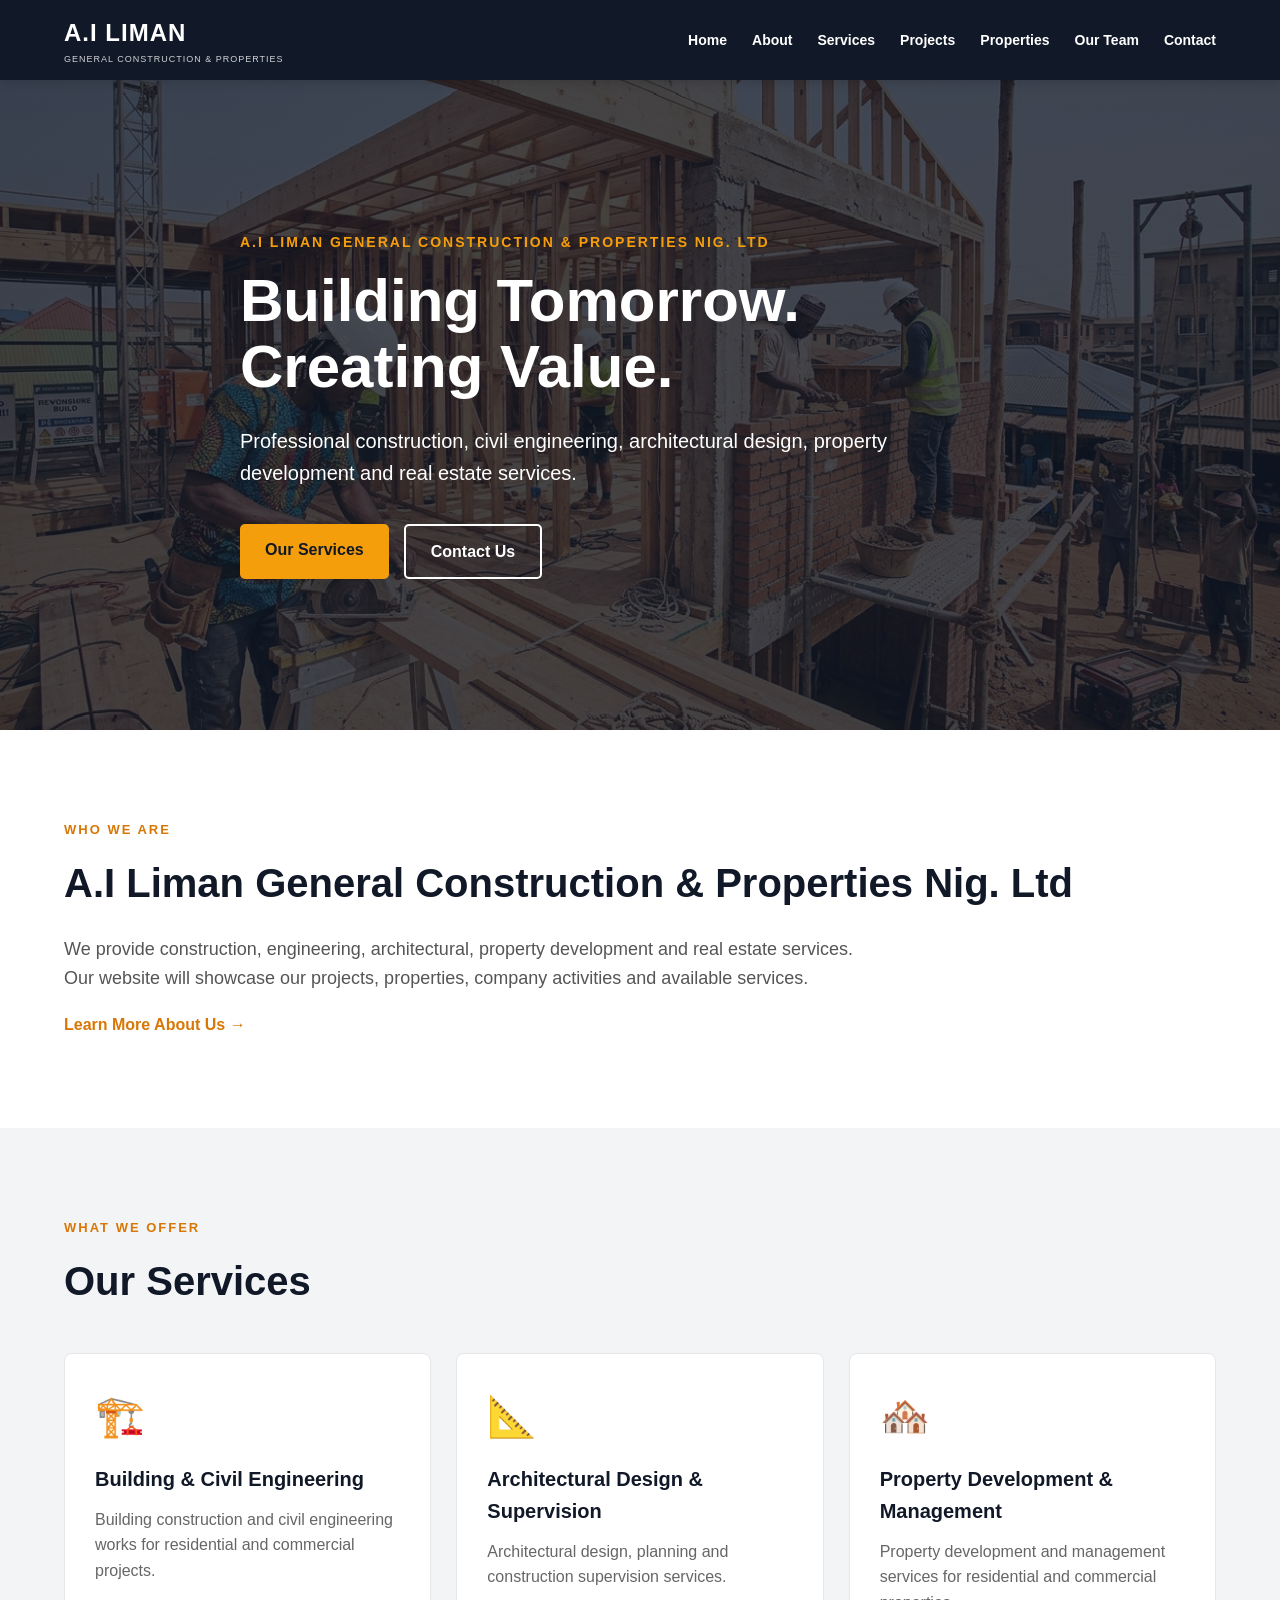
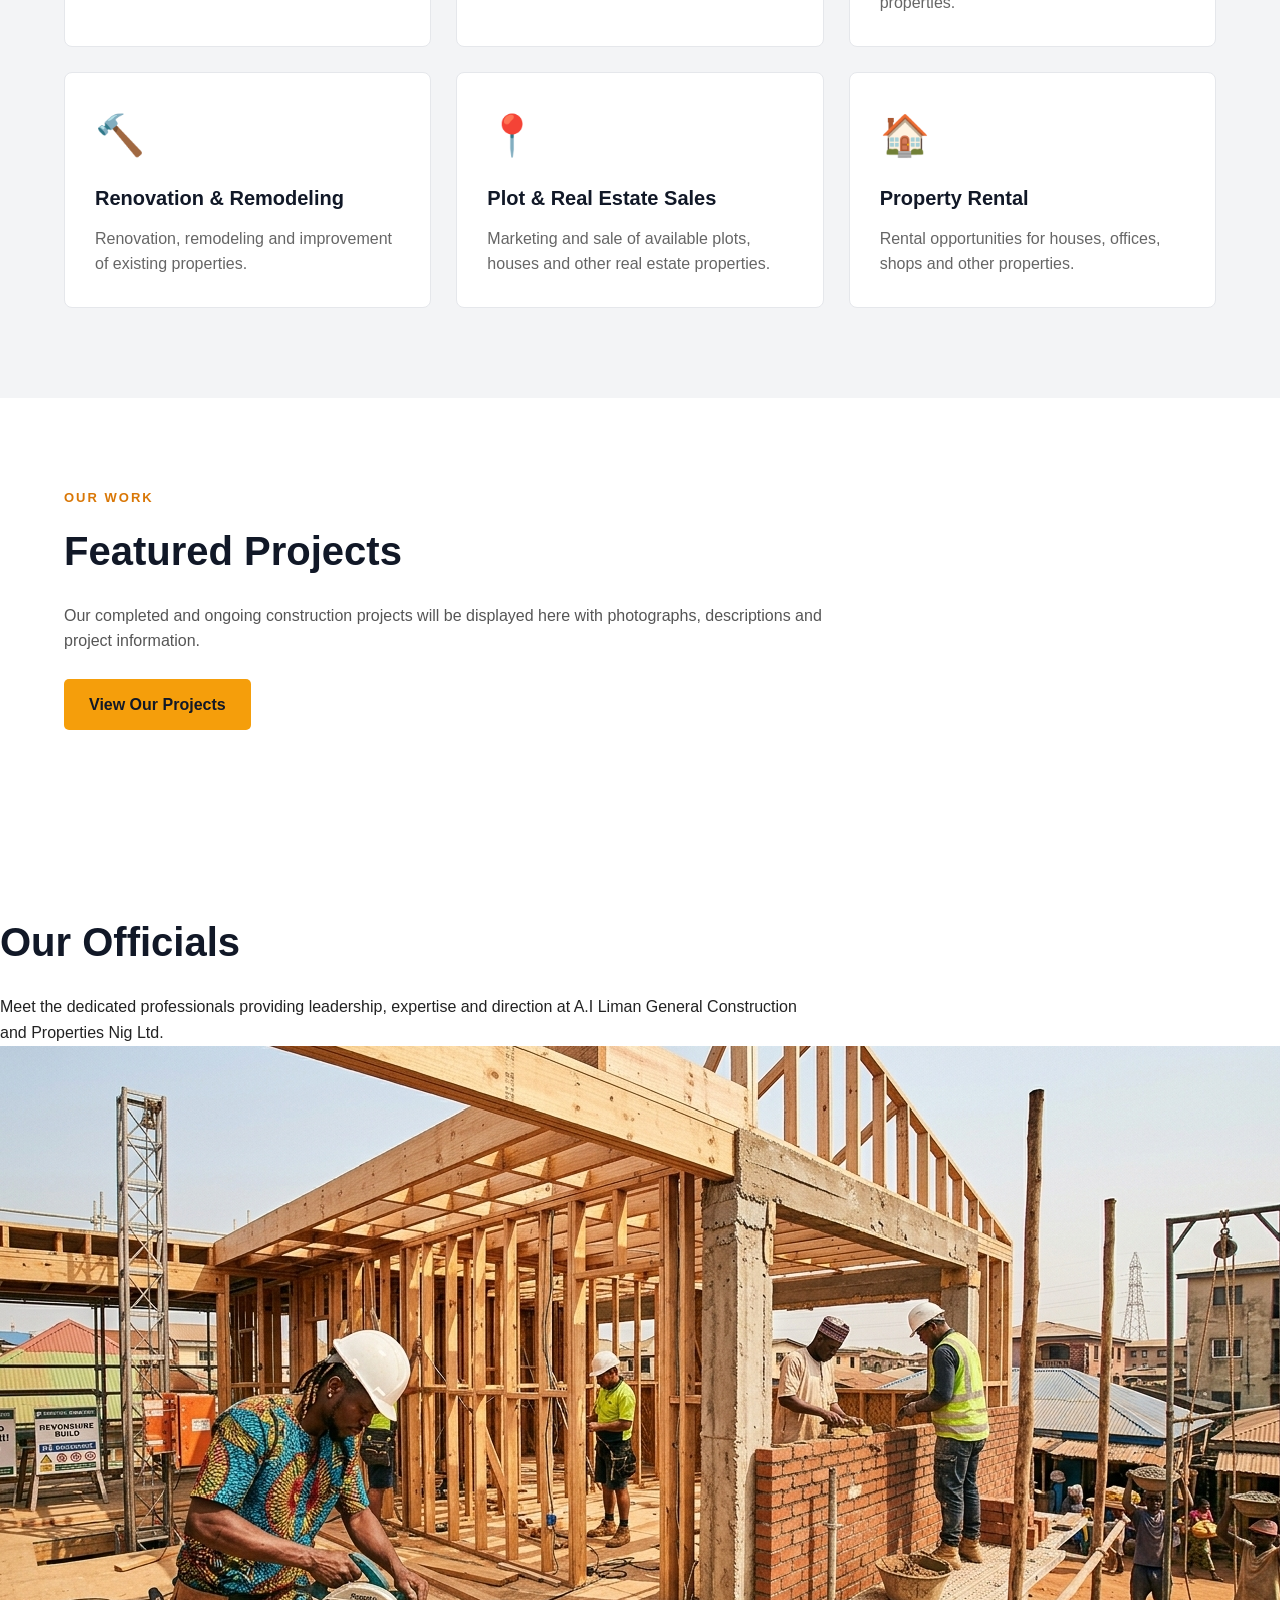
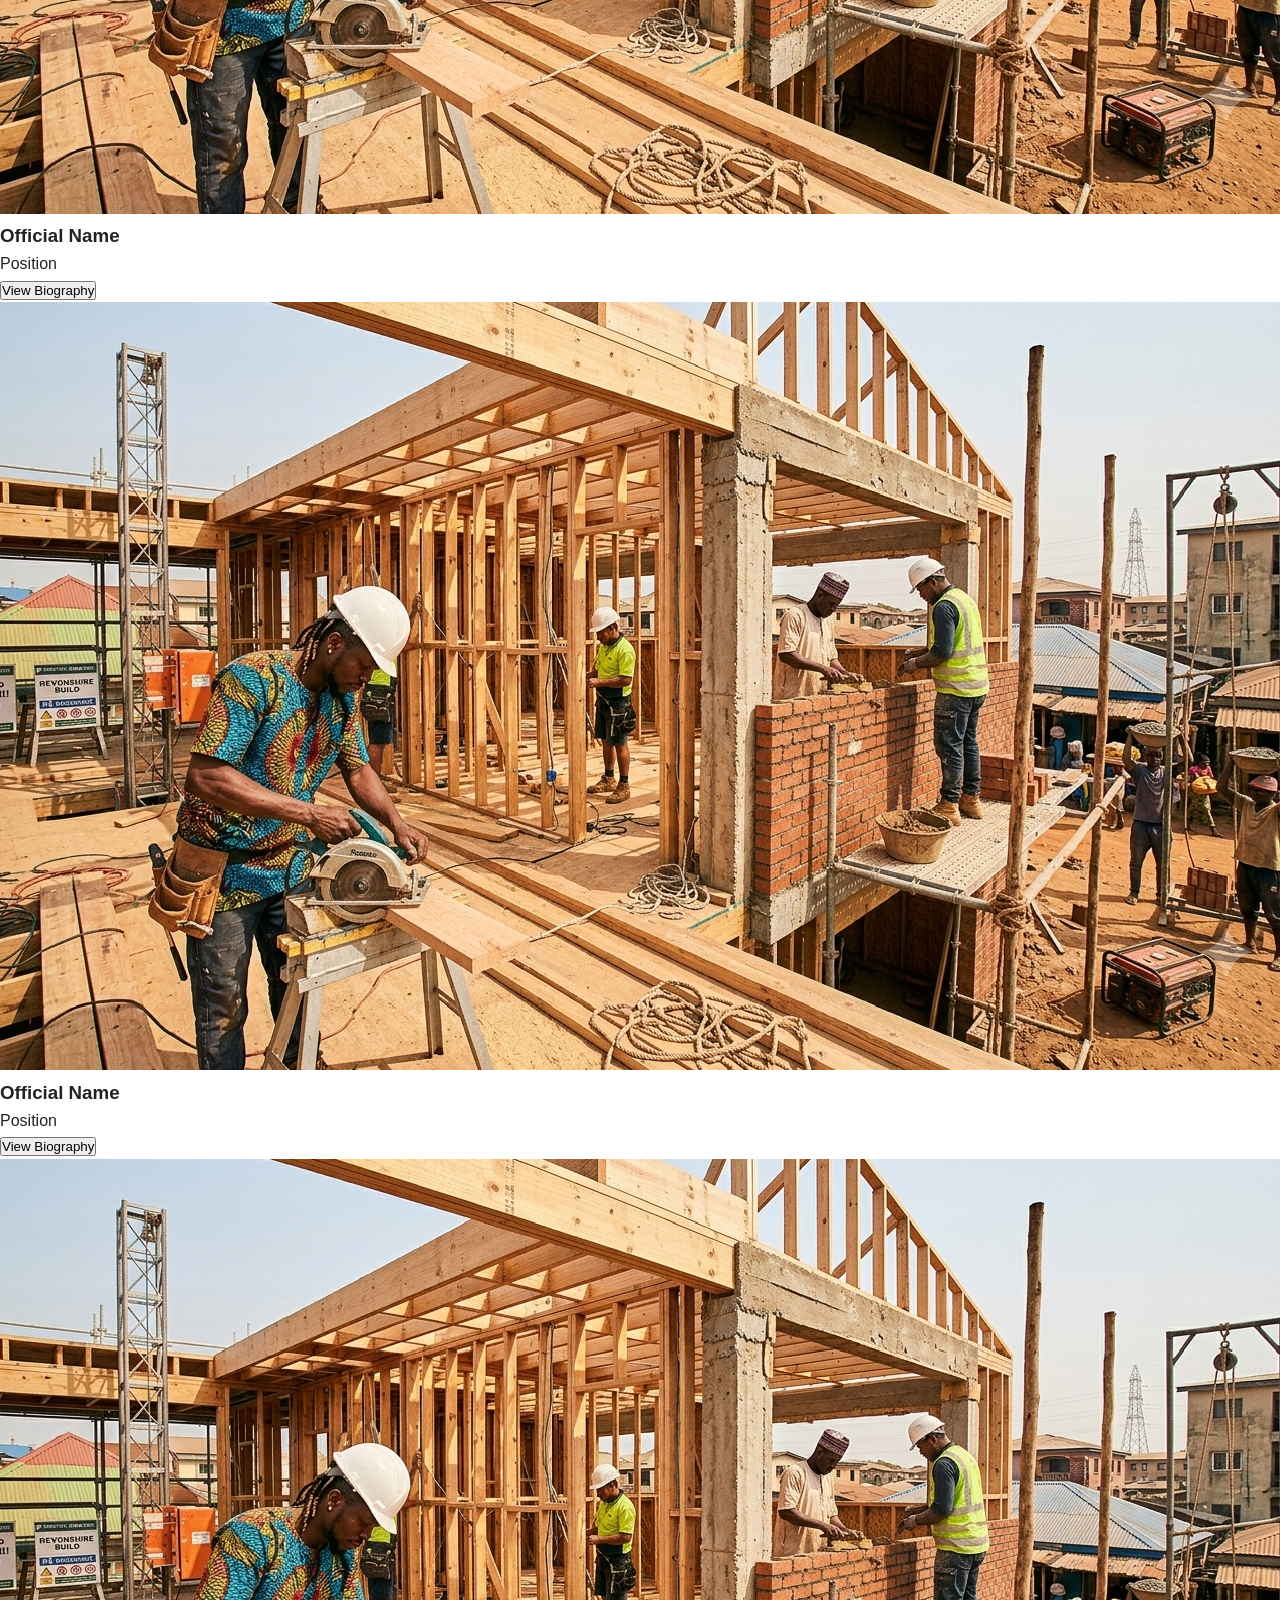
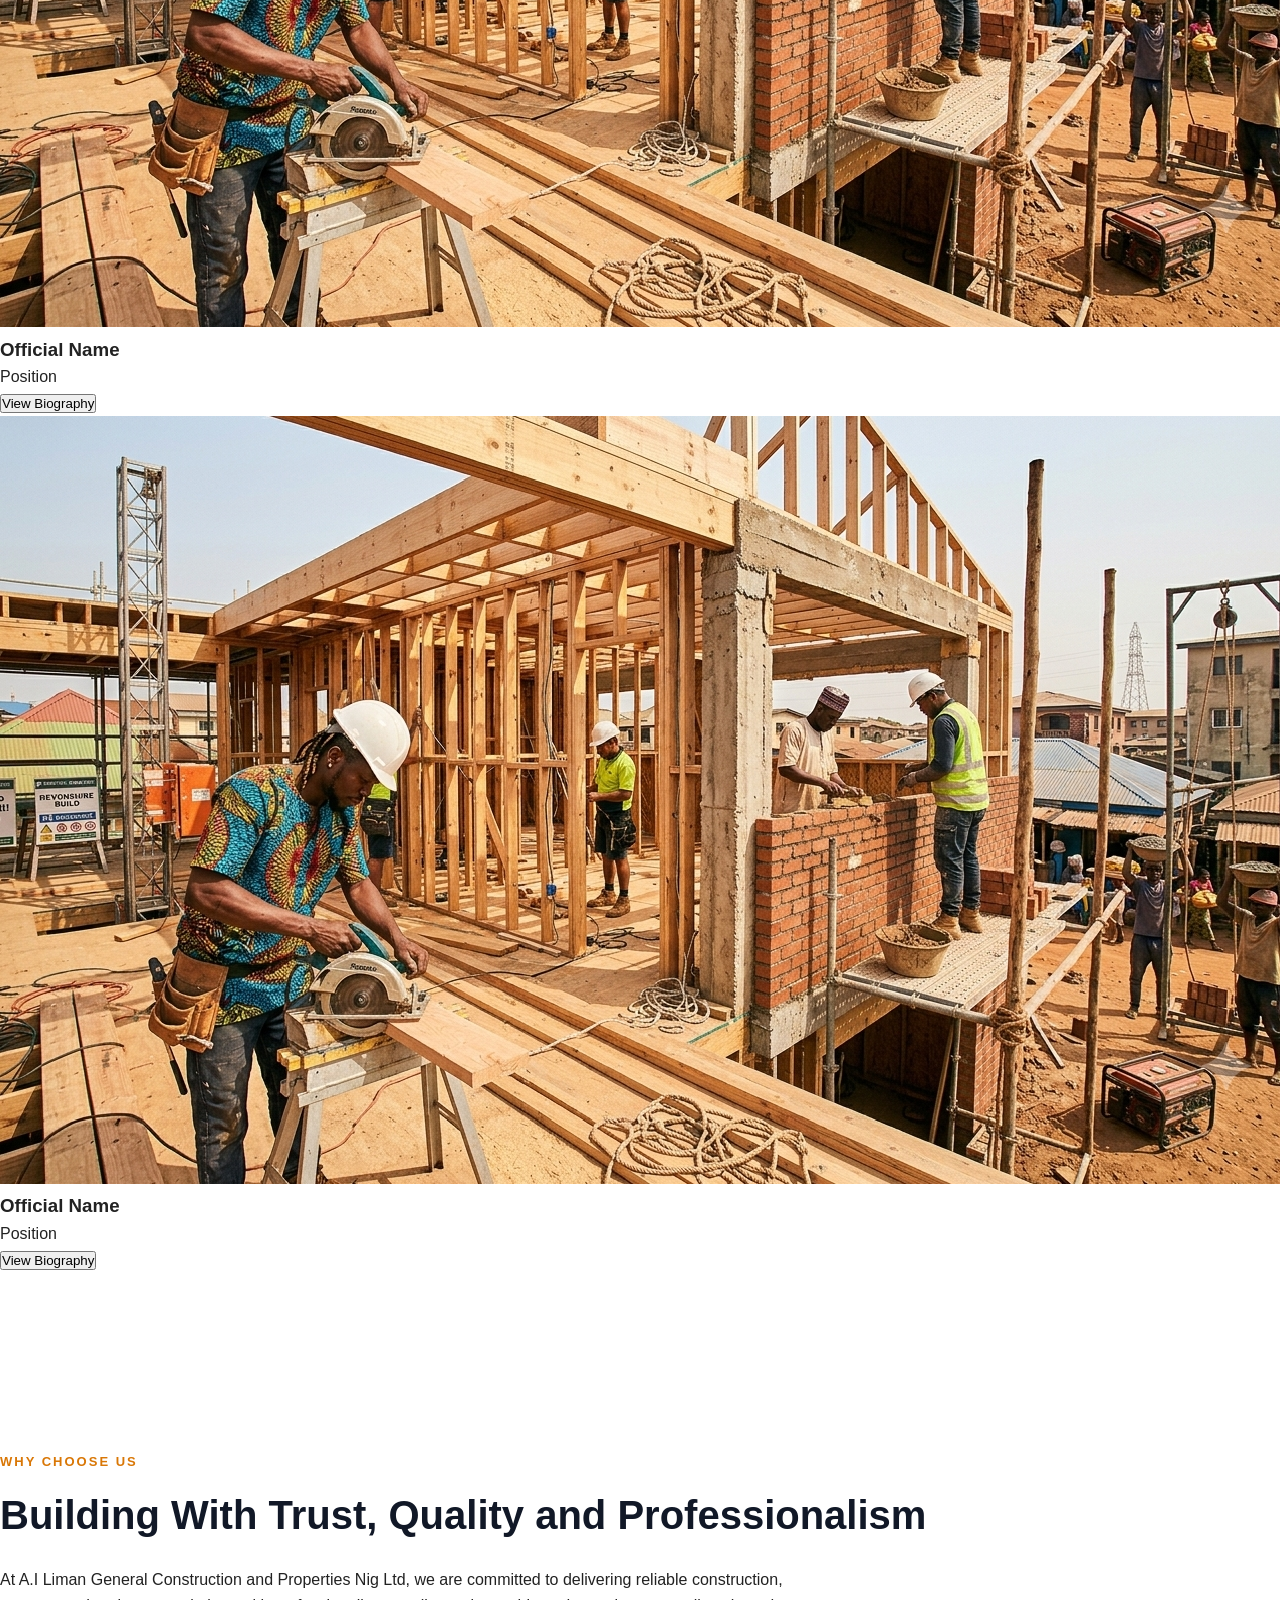
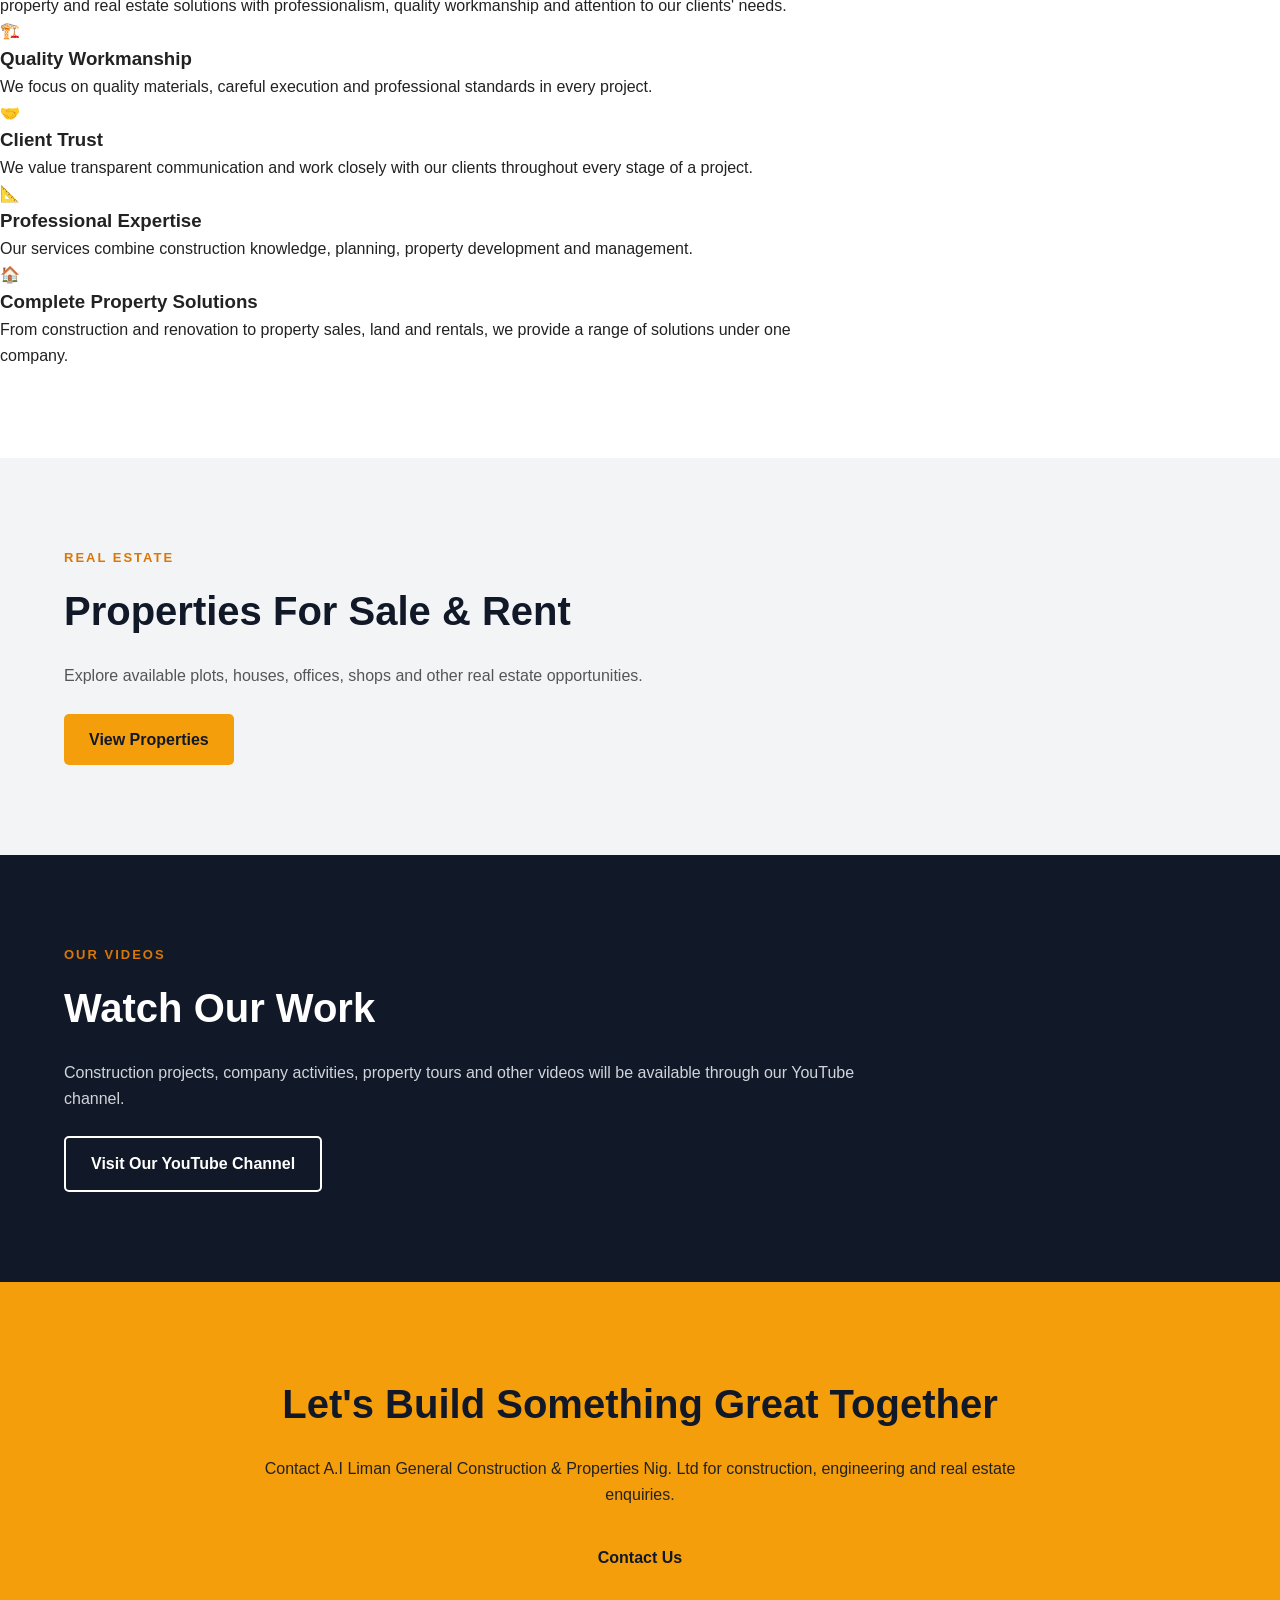
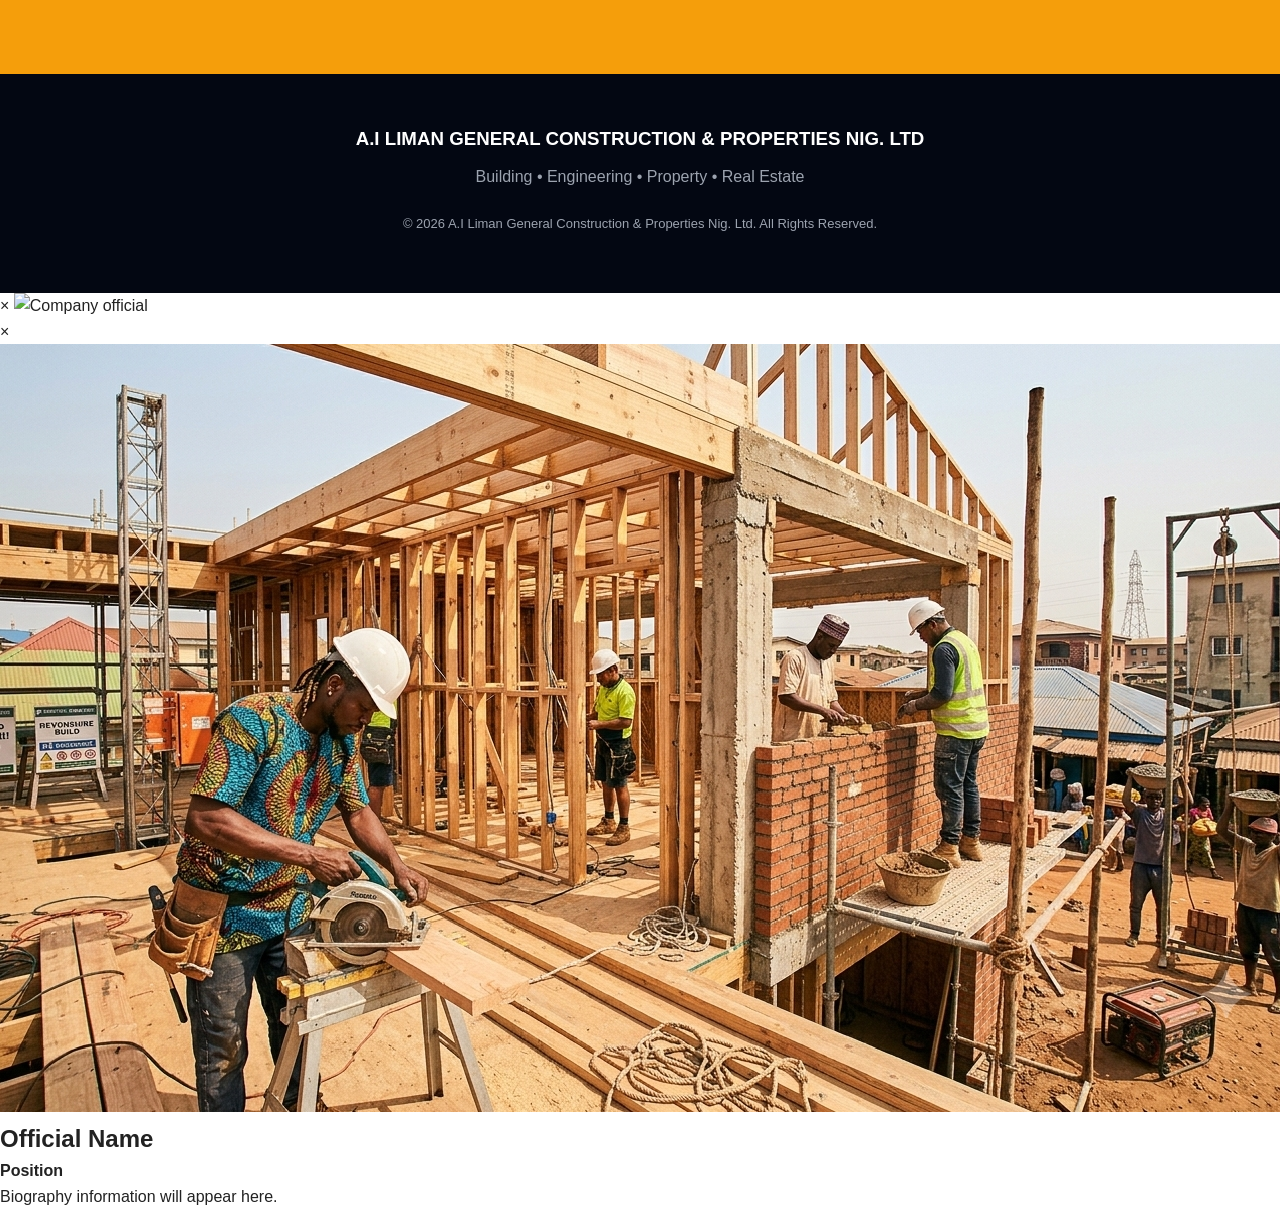
==== commit dff2c26c: "Update index.html" ====
--- a/index.html
+++ b/index.html
@@ -418,7 +418,109 @@
     </div>
 
 </section>
-
+<!-- ==========================================
+     WHY CHOOSE US
+========================================== -->
+
+<section class="why-us-section">
+
+    <div class="why-us-introduction">
+
+        <p class="section-label">
+            WHY CHOOSE US
+        </p>
+
+        <h2>
+            Building With Trust, Quality and Professionalism
+        </h2>
+
+        <p>
+            At A.I Liman General Construction and Properties Nig Ltd,
+            we are committed to delivering reliable construction,
+            property and real estate solutions with professionalism,
+            quality workmanship and attention to our clients' needs.
+        </p>
+
+    </div>
+
+
+    <div class="why-us-grid">
+
+        <div class="why-us-card">
+
+            <div class="why-us-icon">
+                🏗️
+            </div>
+
+            <h3>
+                Quality Workmanship
+            </h3>
+
+            <p>
+                We focus on quality materials, careful execution
+                and professional standards in every project.
+            </p>
+
+        </div>
+
+
+        <div class="why-us-card">
+
+            <div class="why-us-icon">
+                🤝
+            </div>
+
+            <h3>
+                Client Trust
+            </h3>
+
+            <p>
+                We value transparent communication and work closely
+                with our clients throughout every stage of a project.
+            </p>
+
+        </div>
+
+
+        <div class="why-us-card">
+
+            <div class="why-us-icon">
+                📐
+            </div>
+
+            <h3>
+                Professional Expertise
+            </h3>
+
+            <p>
+                Our services combine construction knowledge,
+                planning, property development and management.
+            </p>
+
+        </div>
+
+
+        <div class="why-us-card">
+
+            <div class="why-us-icon">
+                🏠
+            </div>
+
+            <h3>
+                Complete Property Solutions
+            </h3>
+
+            <p>
+                From construction and renovation to property sales,
+                land and rentals, we provide a range of solutions
+                under one company.
+            </p>
+
+        </div>
+
+    </div>
+
+</section>
         <!-- ==============================
              PROPERTY PREVIEW
         =============================== -->
--- a/css/style.css
+++ b/css/style.css
@@ -435,12 +435,17 @@
     }
 
     .main-navigation {
-        gap: 10px;
-    }
-
-    .main-navigation a {
-        font-size: 13px;
-    }
+    width: 100%;
+    display: flex;
+    flex-wrap: wrap;
+    justify-content: center;
+    gap: 8px 12px;
+}
+
+.main-navigation a {
+    font-size: 13px;
+    padding: 4px 2px;
+}
 
     .hero {
         min-height: 550px;
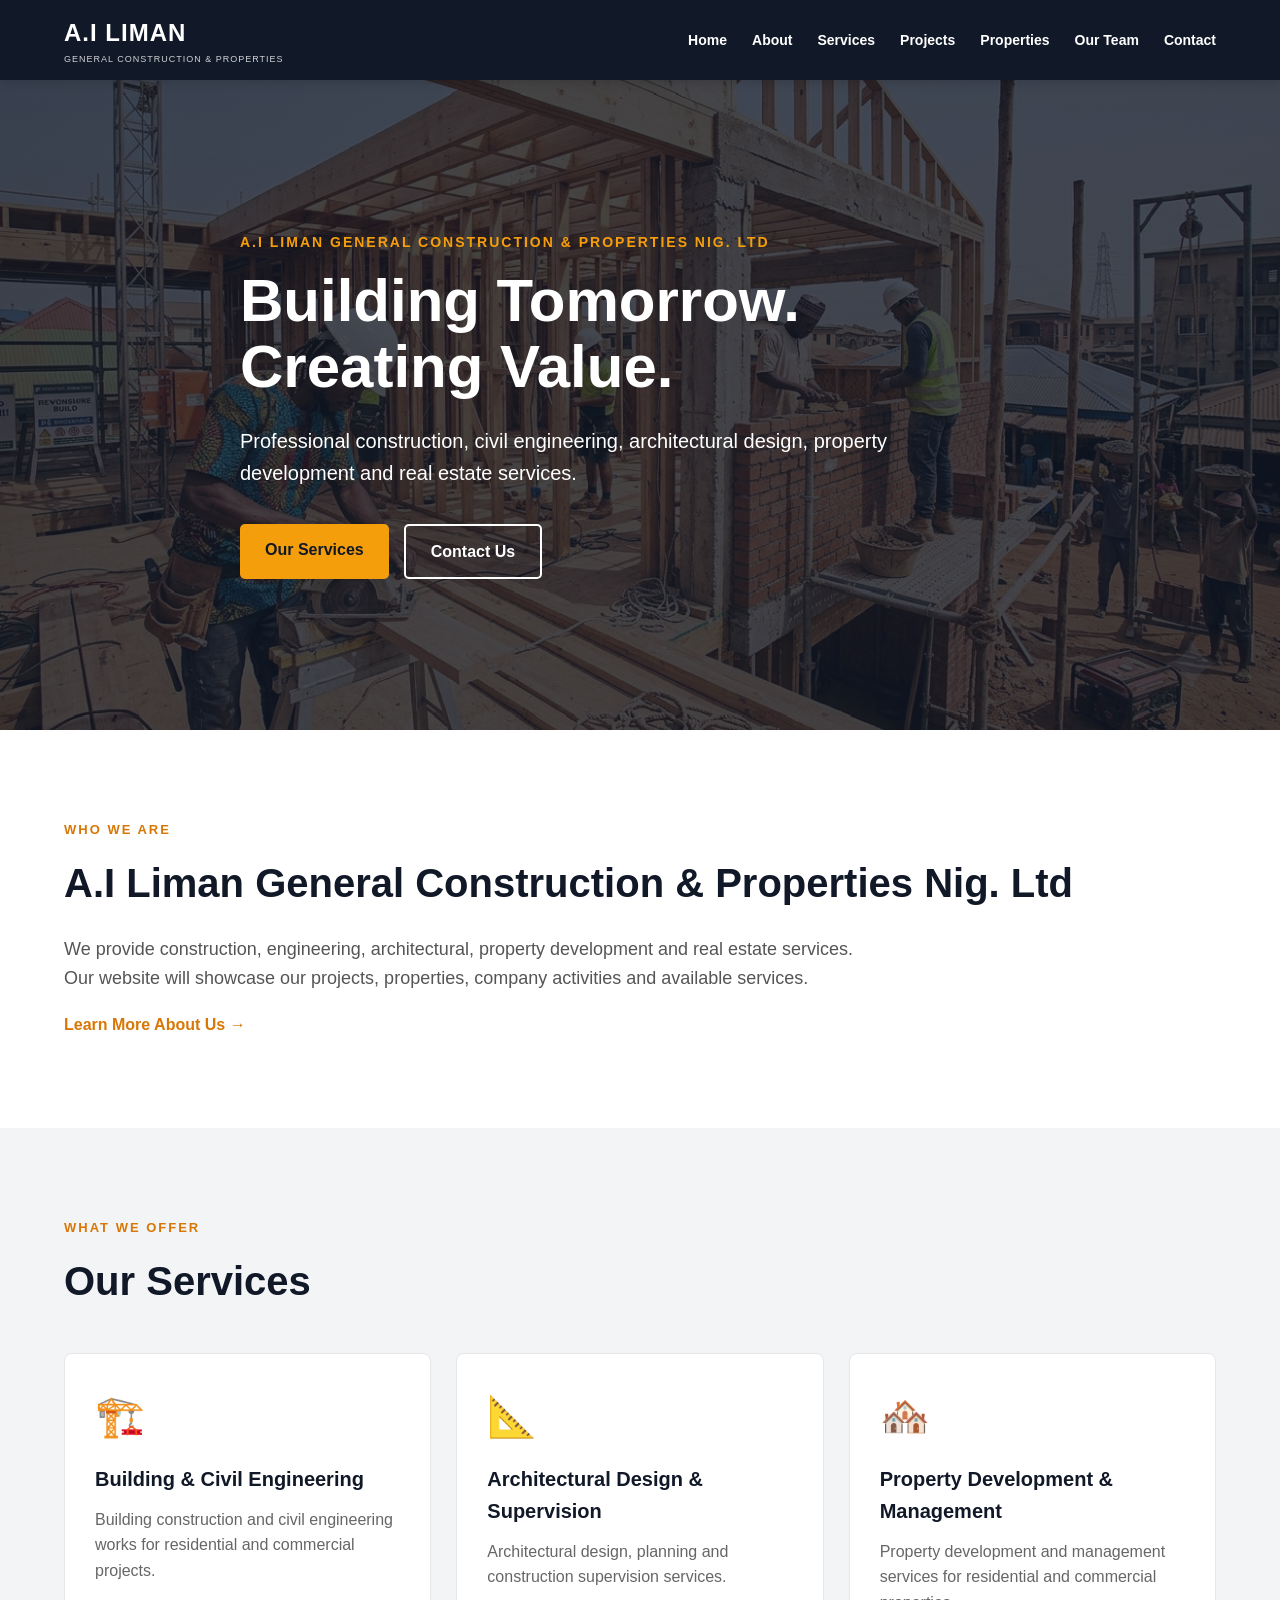
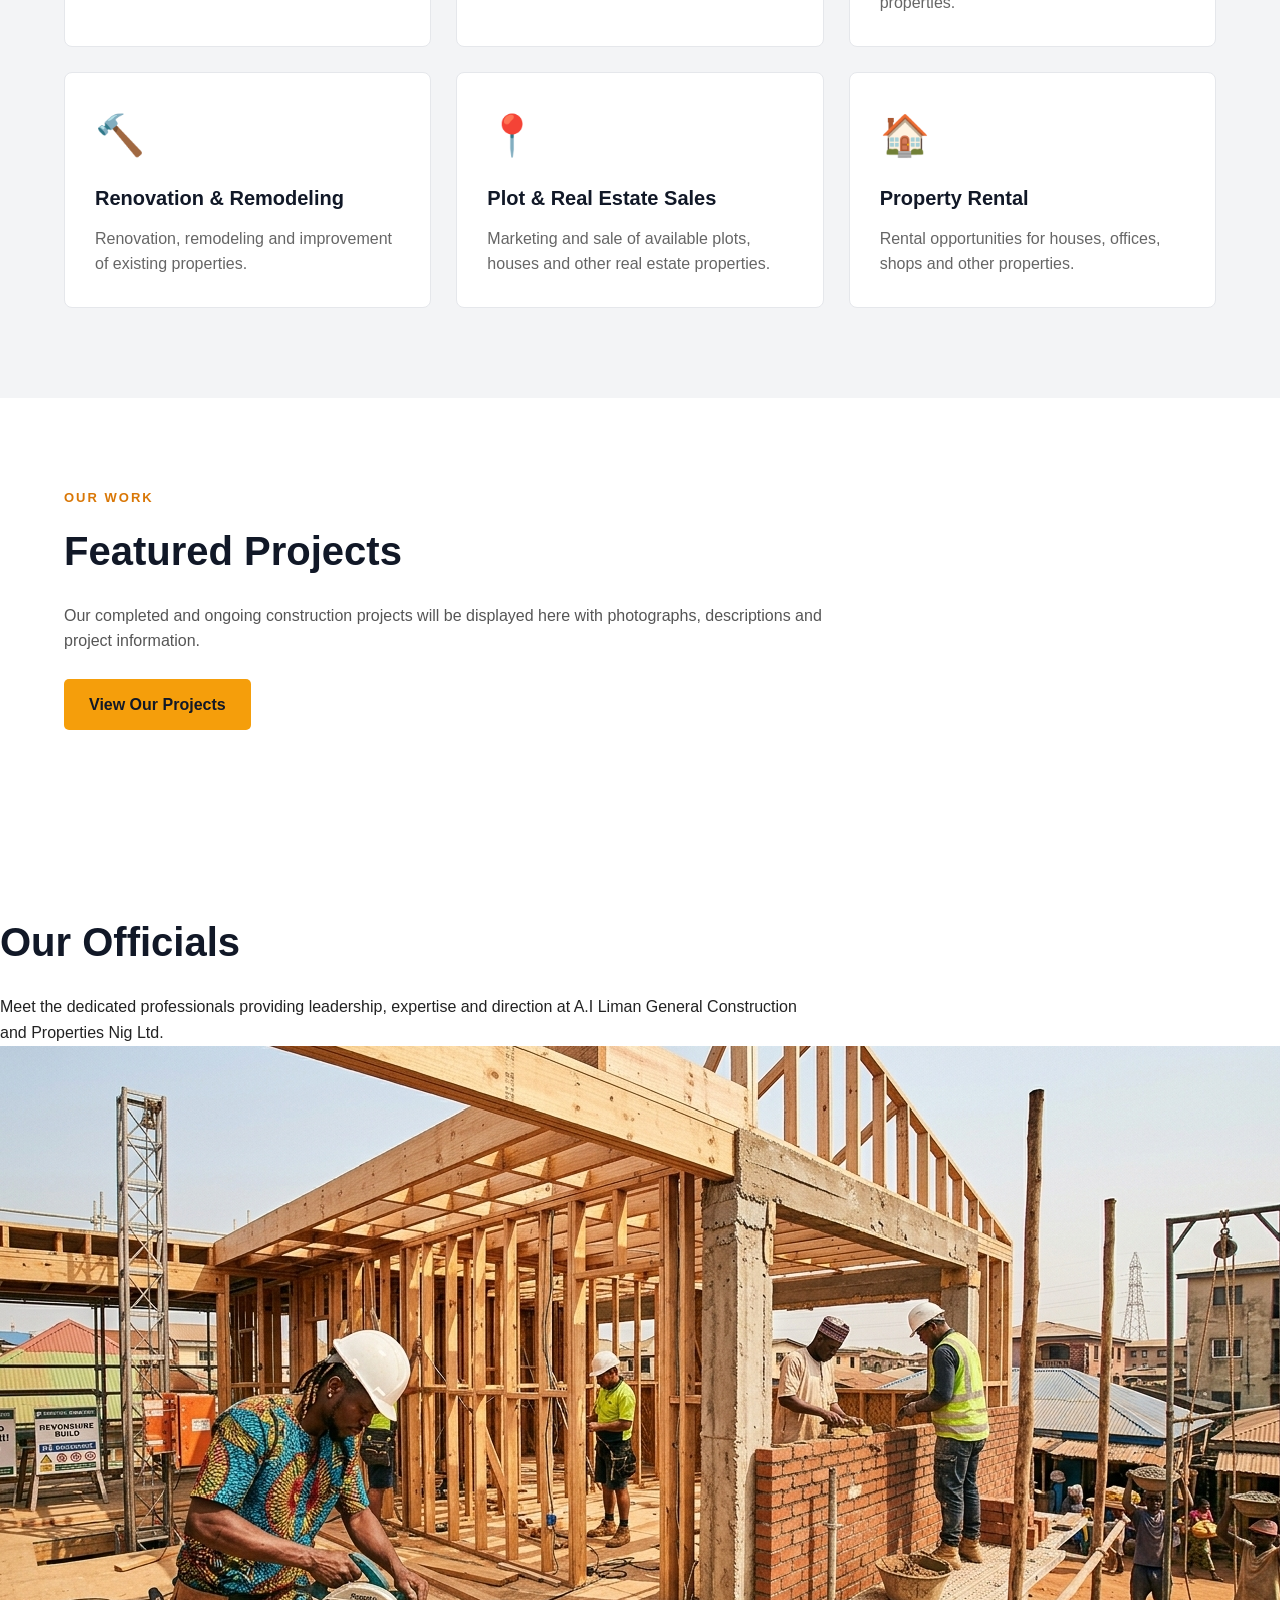
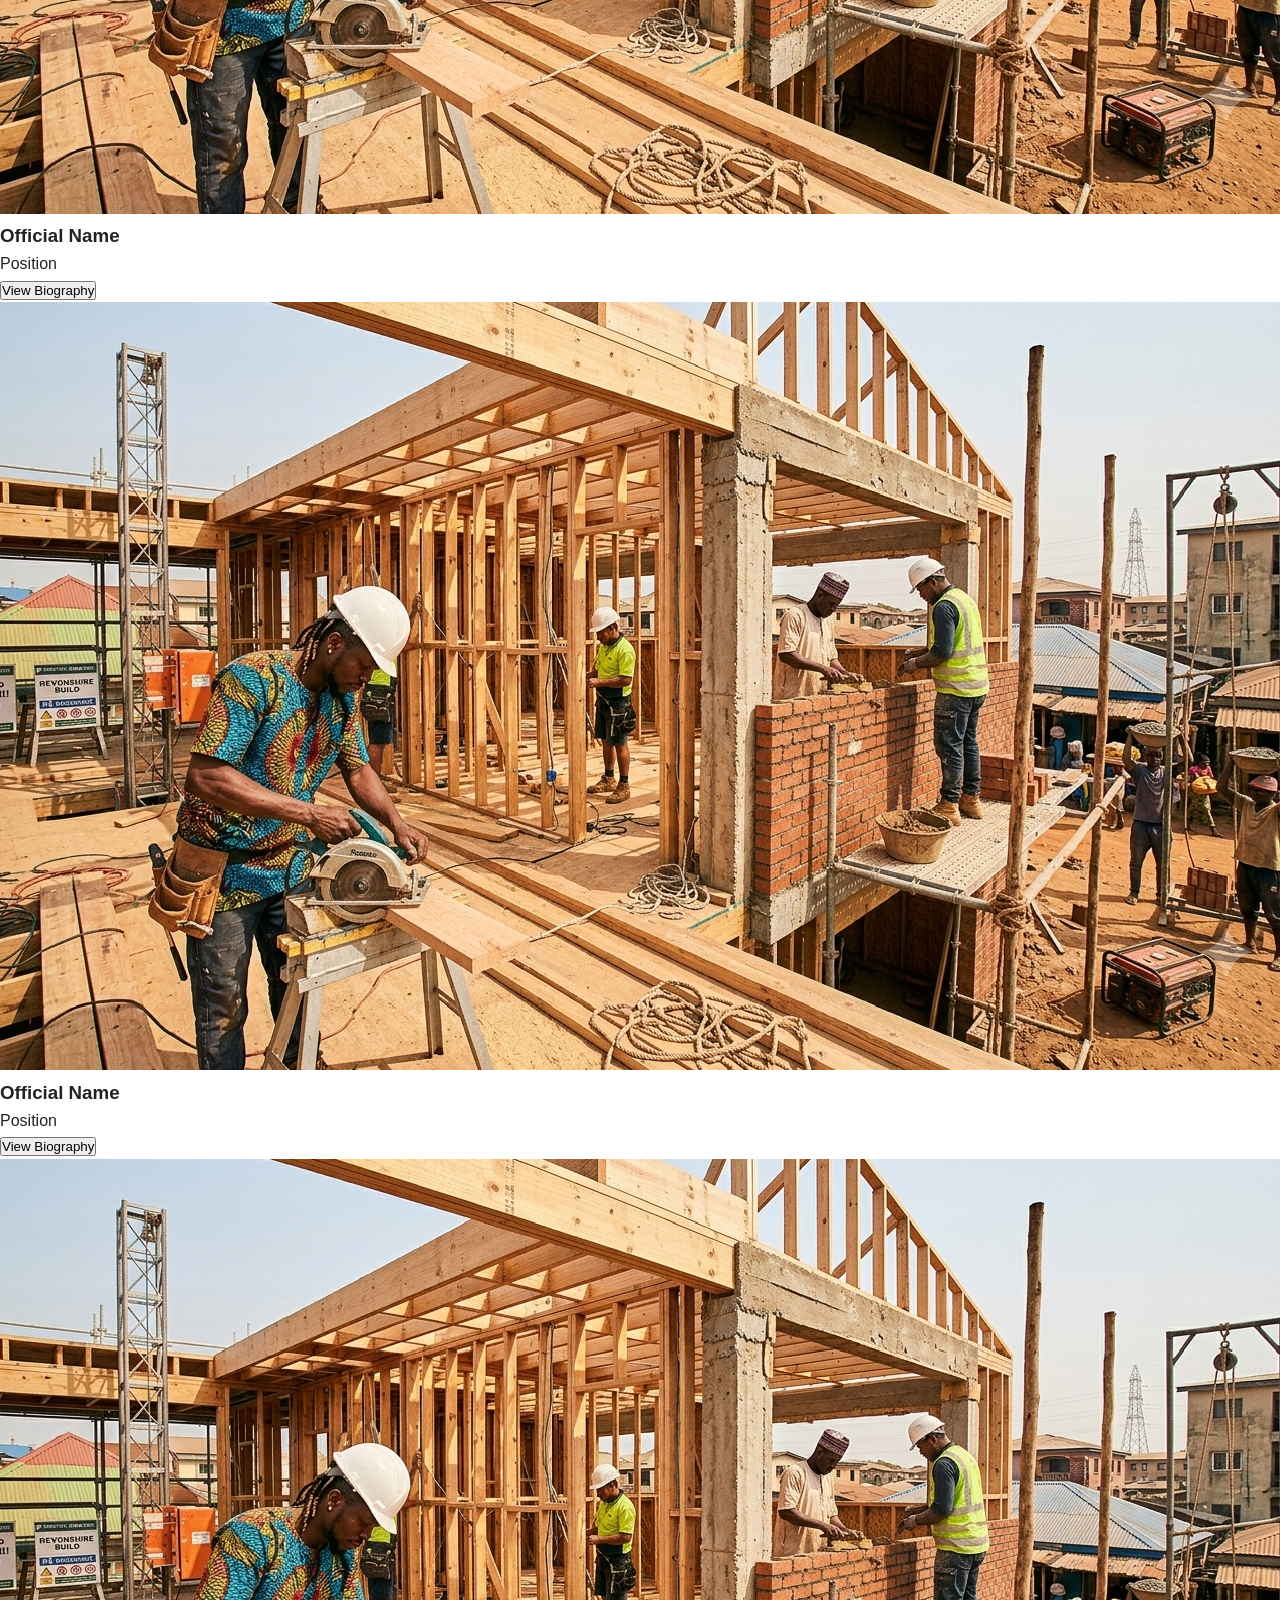
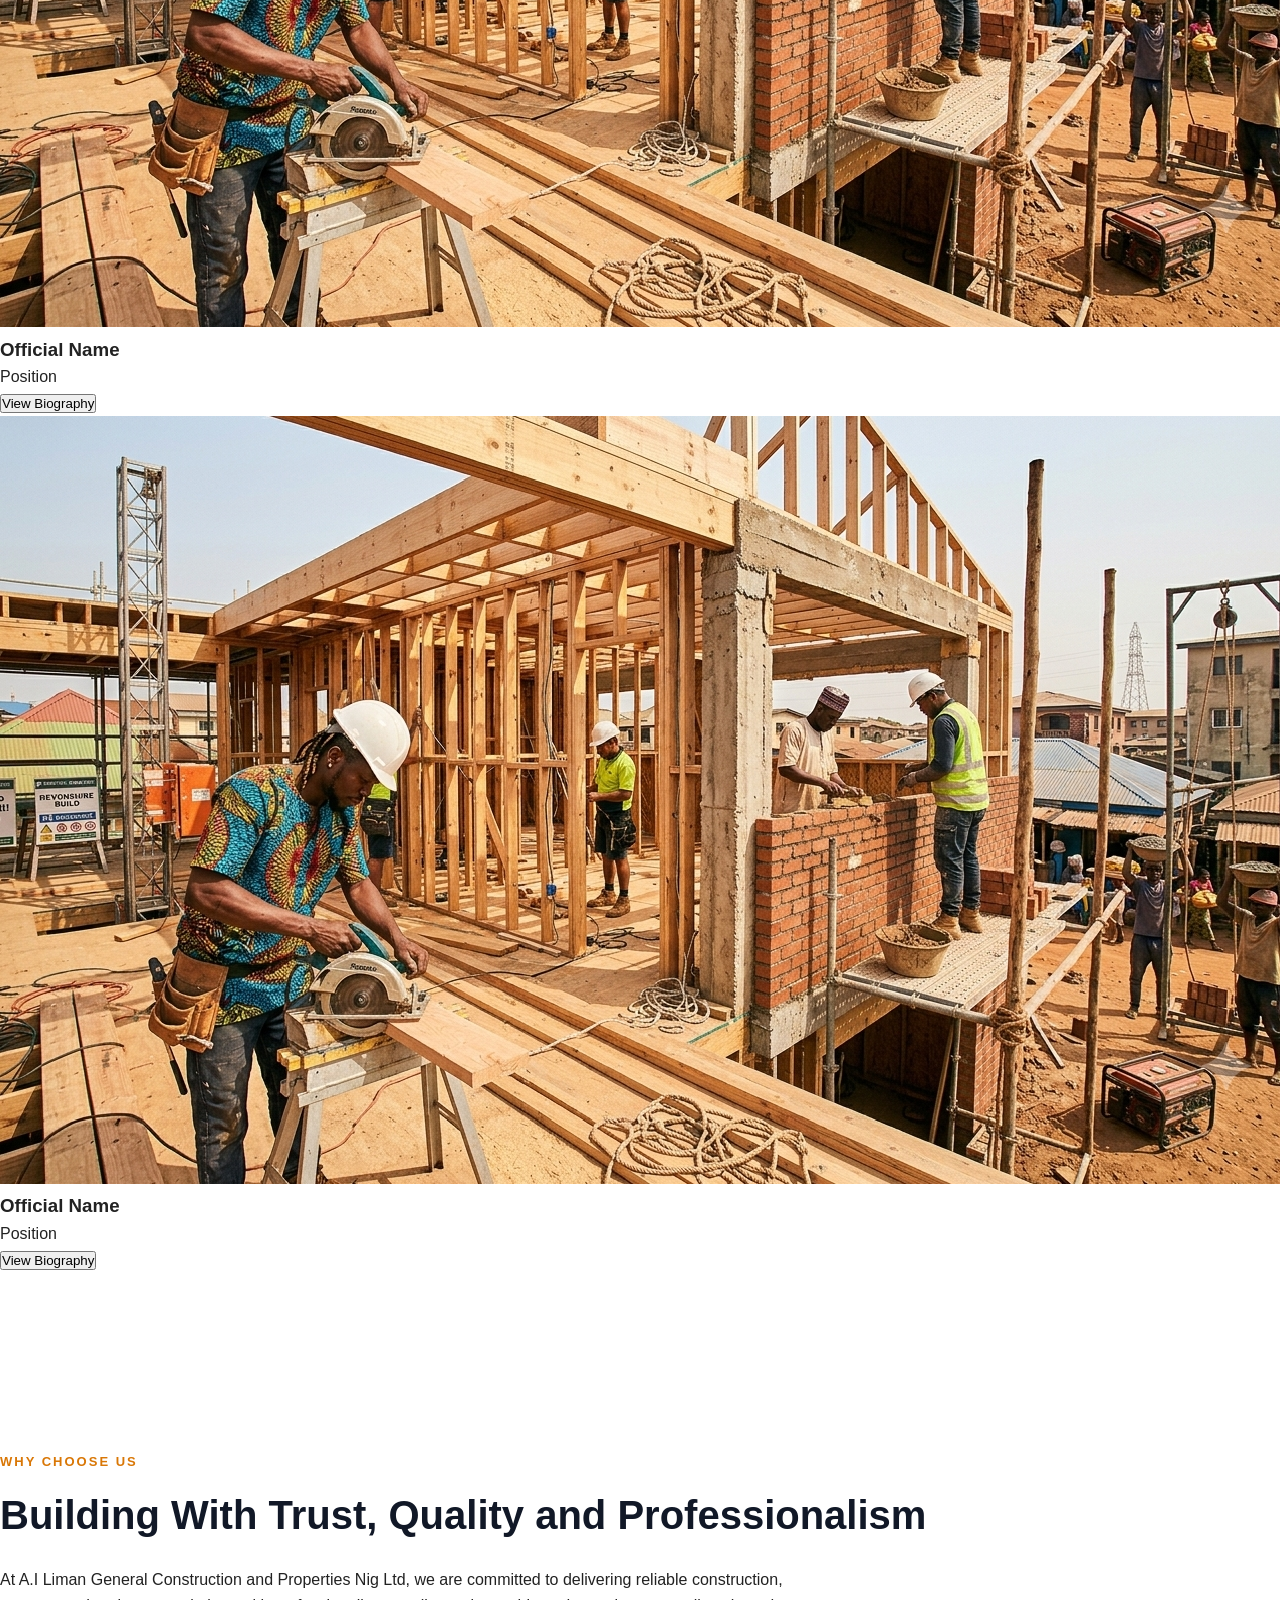
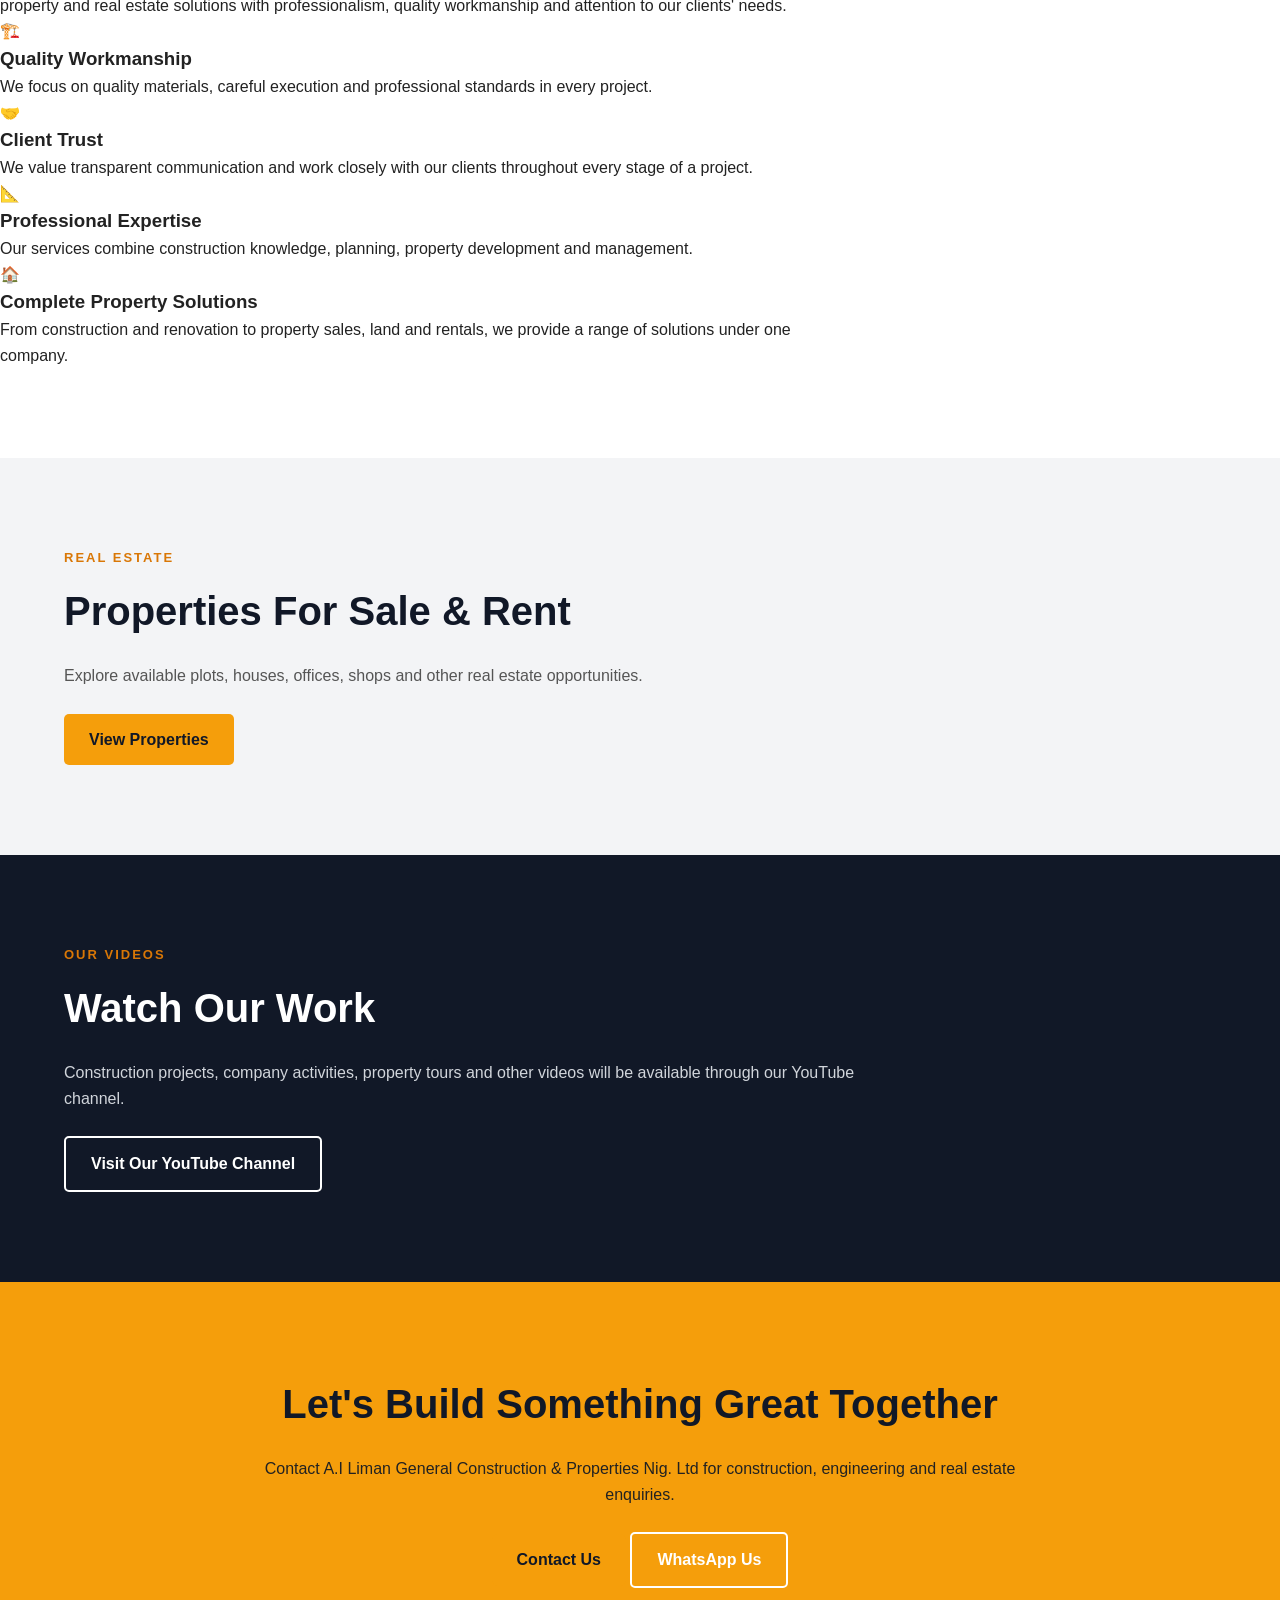
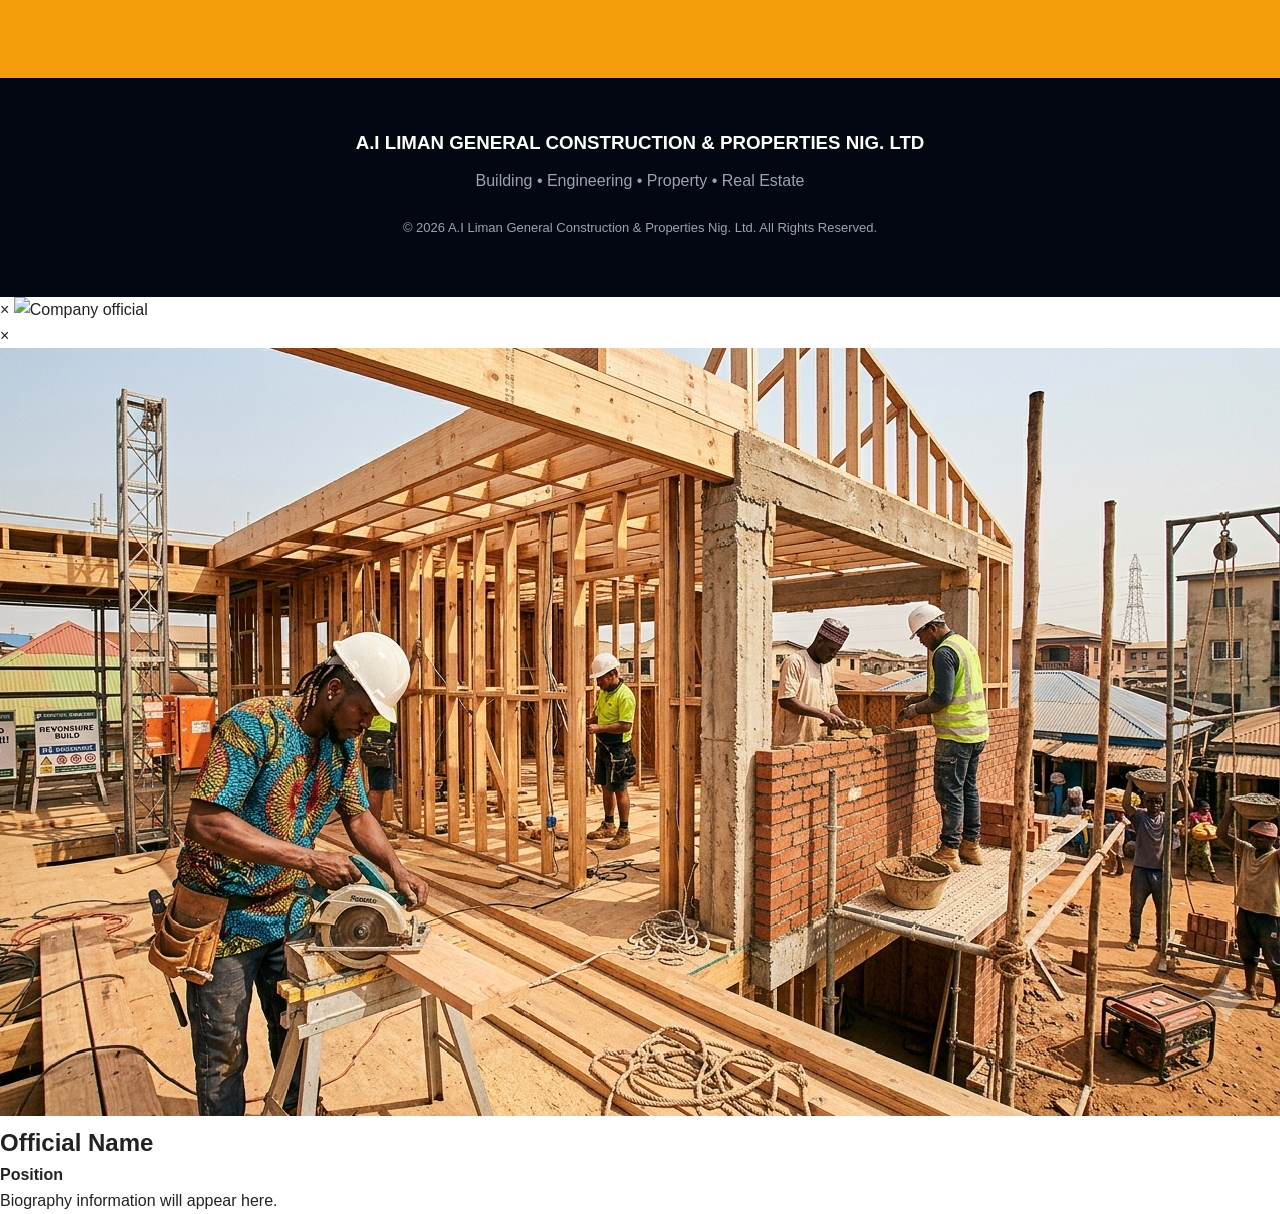
==== commit ca6248ca: "Update index.html" ====
--- a/index.html
+++ b/index.html
@@ -605,6 +605,12 @@
                 <a href="contact.html" class="btn btn-primary">
                     Contact Us
                 </a>
+                <a
+    href="https://wa.me/2347033338724"
+    class="btn btn-secondary"
+    target="_blank">
+    WhatsApp Us
+</a>
 
             </div>
 
--- a/css/style.css
+++ b/css/style.css
@@ -2070,3 +2070,128 @@
     }
 
 }
+/* ==========================================
+   WHY CHOOSE US
+========================================== */
+
+.why-us-section {
+    padding: 70px 20px;
+    background: #ffffff;
+}
+
+.why-us-introduction {
+    max-width: 850px;
+    margin: 0 auto 45px;
+    text-align: center;
+}
+
+.why-us-introduction h2 {
+    font-size: 36px;
+    color: #111827;
+    margin-bottom: 18px;
+}
+
+.why-us-introduction p:not(.section-label) {
+    max-width: 800px;
+    margin: 0 auto;
+    color: #666;
+    font-size: 17px;
+    line-height: 1.8;
+}
+
+.why-us-grid {
+    max-width: 1200px;
+    margin: auto;
+
+    display: grid;
+
+    grid-template-columns: repeat(4, 1fr);
+
+    gap: 25px;
+}
+
+.why-us-card {
+    background: #f8fafc;
+
+    padding: 30px 25px;
+
+    border-radius: 12px;
+
+    border: 1px solid #e5e7eb;
+
+    text-align: center;
+
+    transition:
+        transform 0.3s ease,
+        box-shadow 0.3s ease;
+}
+
+.why-us-card:hover {
+    transform: translateY(-6px);
+
+    box-shadow:
+        0 10px 25px rgba(0, 0, 0, 0.08);
+}
+
+.why-us-icon {
+    font-size: 42px;
+
+    margin-bottom: 18px;
+}
+
+.why-us-card h3 {
+    color: #111827;
+
+    font-size: 20px;
+
+    margin-bottom: 12px;
+}
+
+.why-us-card p {
+    color: #666;
+
+    font-size: 15px;
+
+    line-height: 1.7;
+
+    margin: 0 auto;
+}
+
+
+/* ==========================================
+   WHY CHOOSE US - RESPONSIVE
+========================================== */
+
+@media (max-width: 900px) {
+
+    .why-us-grid {
+        grid-template-columns: repeat(2, 1fr);
+    }
+
+}
+
+
+@media (max-width: 600px) {
+
+    .why-us-section {
+        padding: 55px 15px;
+    }
+
+    .why-us-introduction h2 {
+        font-size: 30px;
+    }
+
+    .why-us-introduction p:not(.section-label) {
+        font-size: 15px;
+    }
+
+    .why-us-grid {
+        grid-template-columns: 1fr;
+        gap: 20px;
+    }
+
+    .why-us-card {
+        padding: 25px 20px;
+    }
+
+}
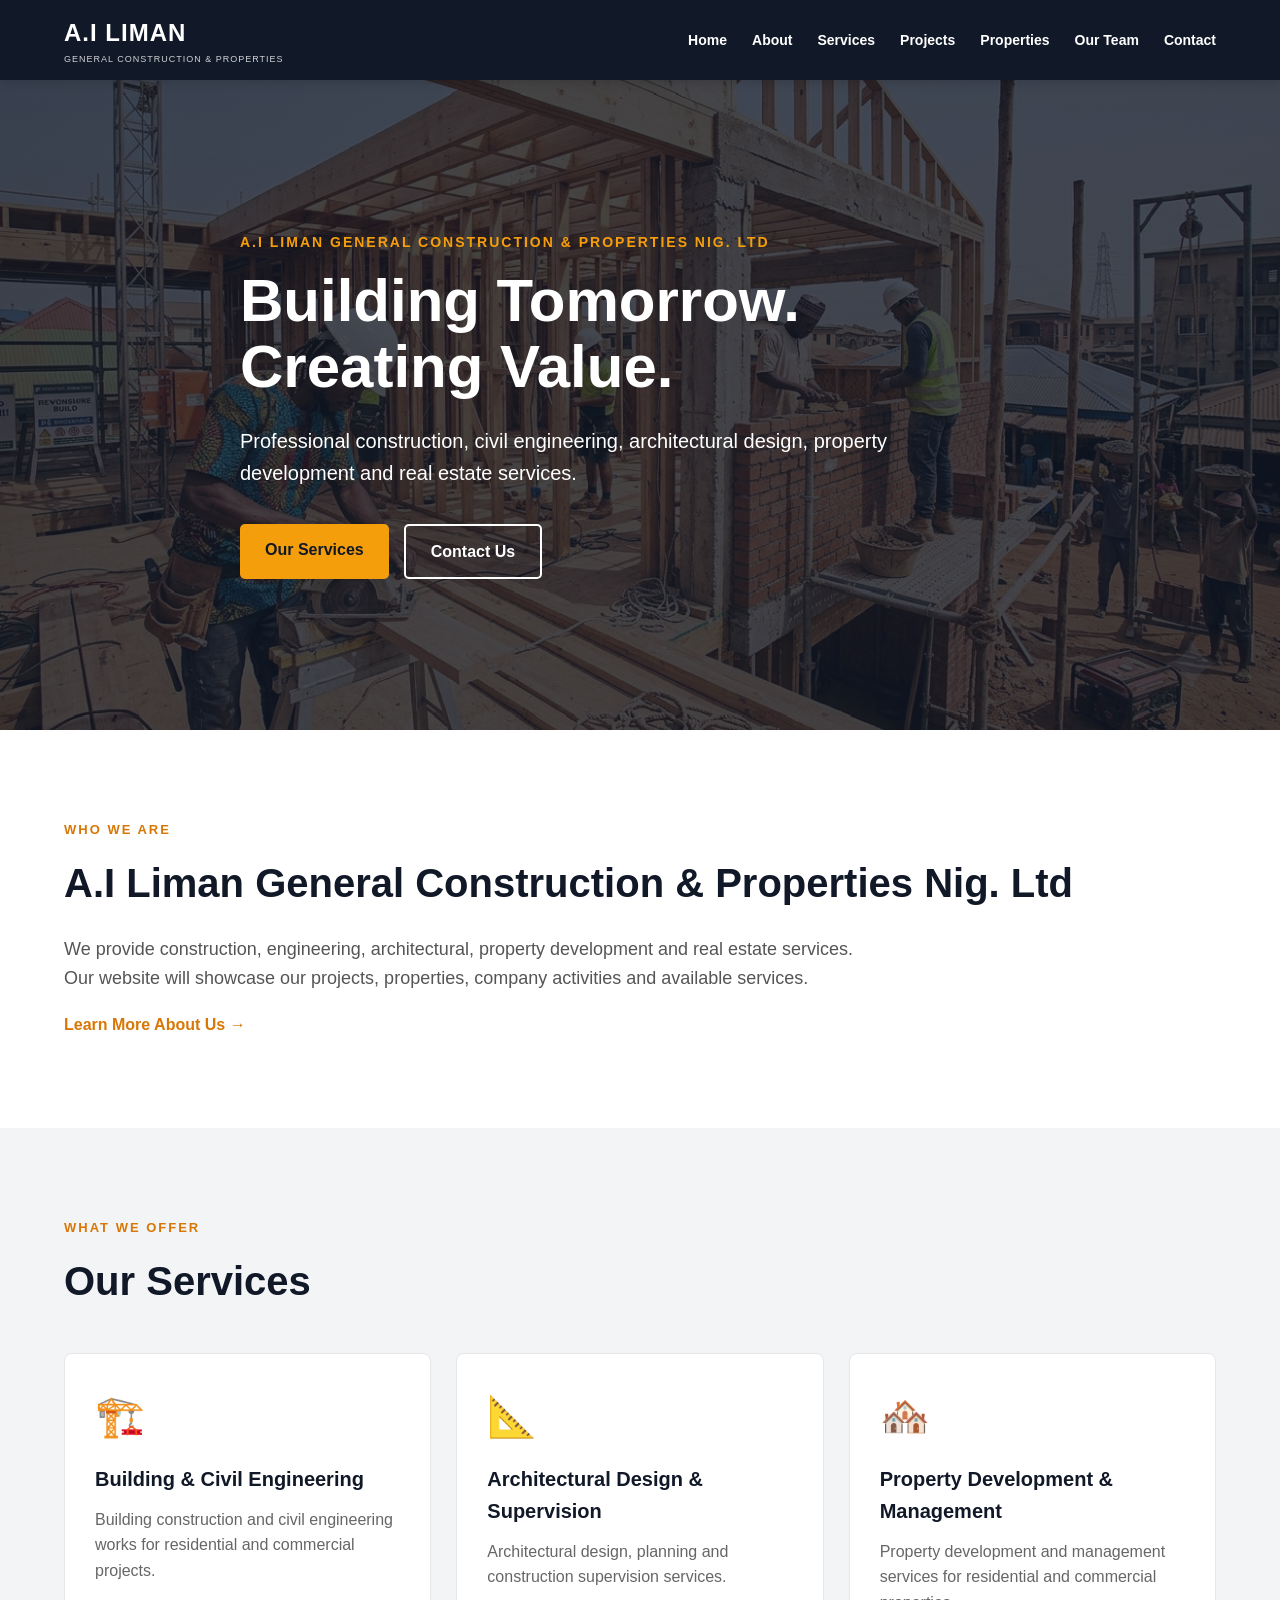
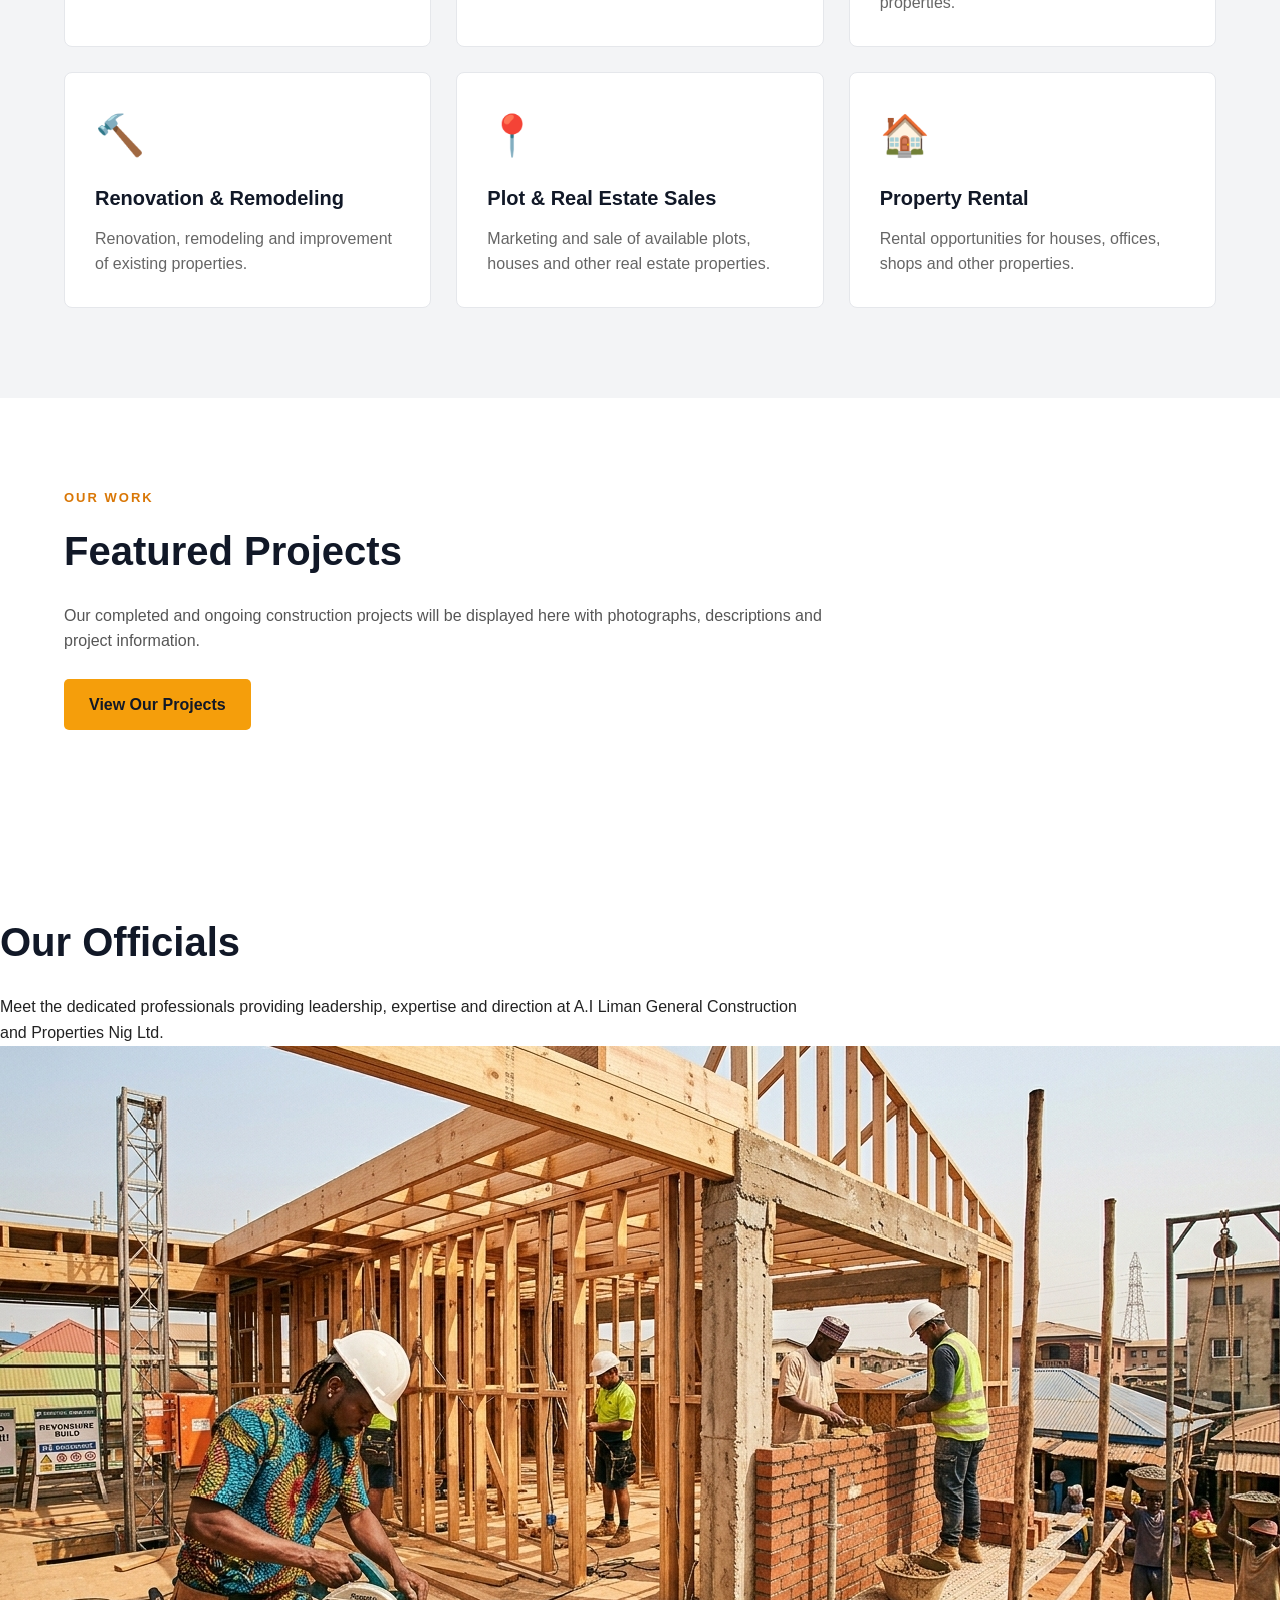
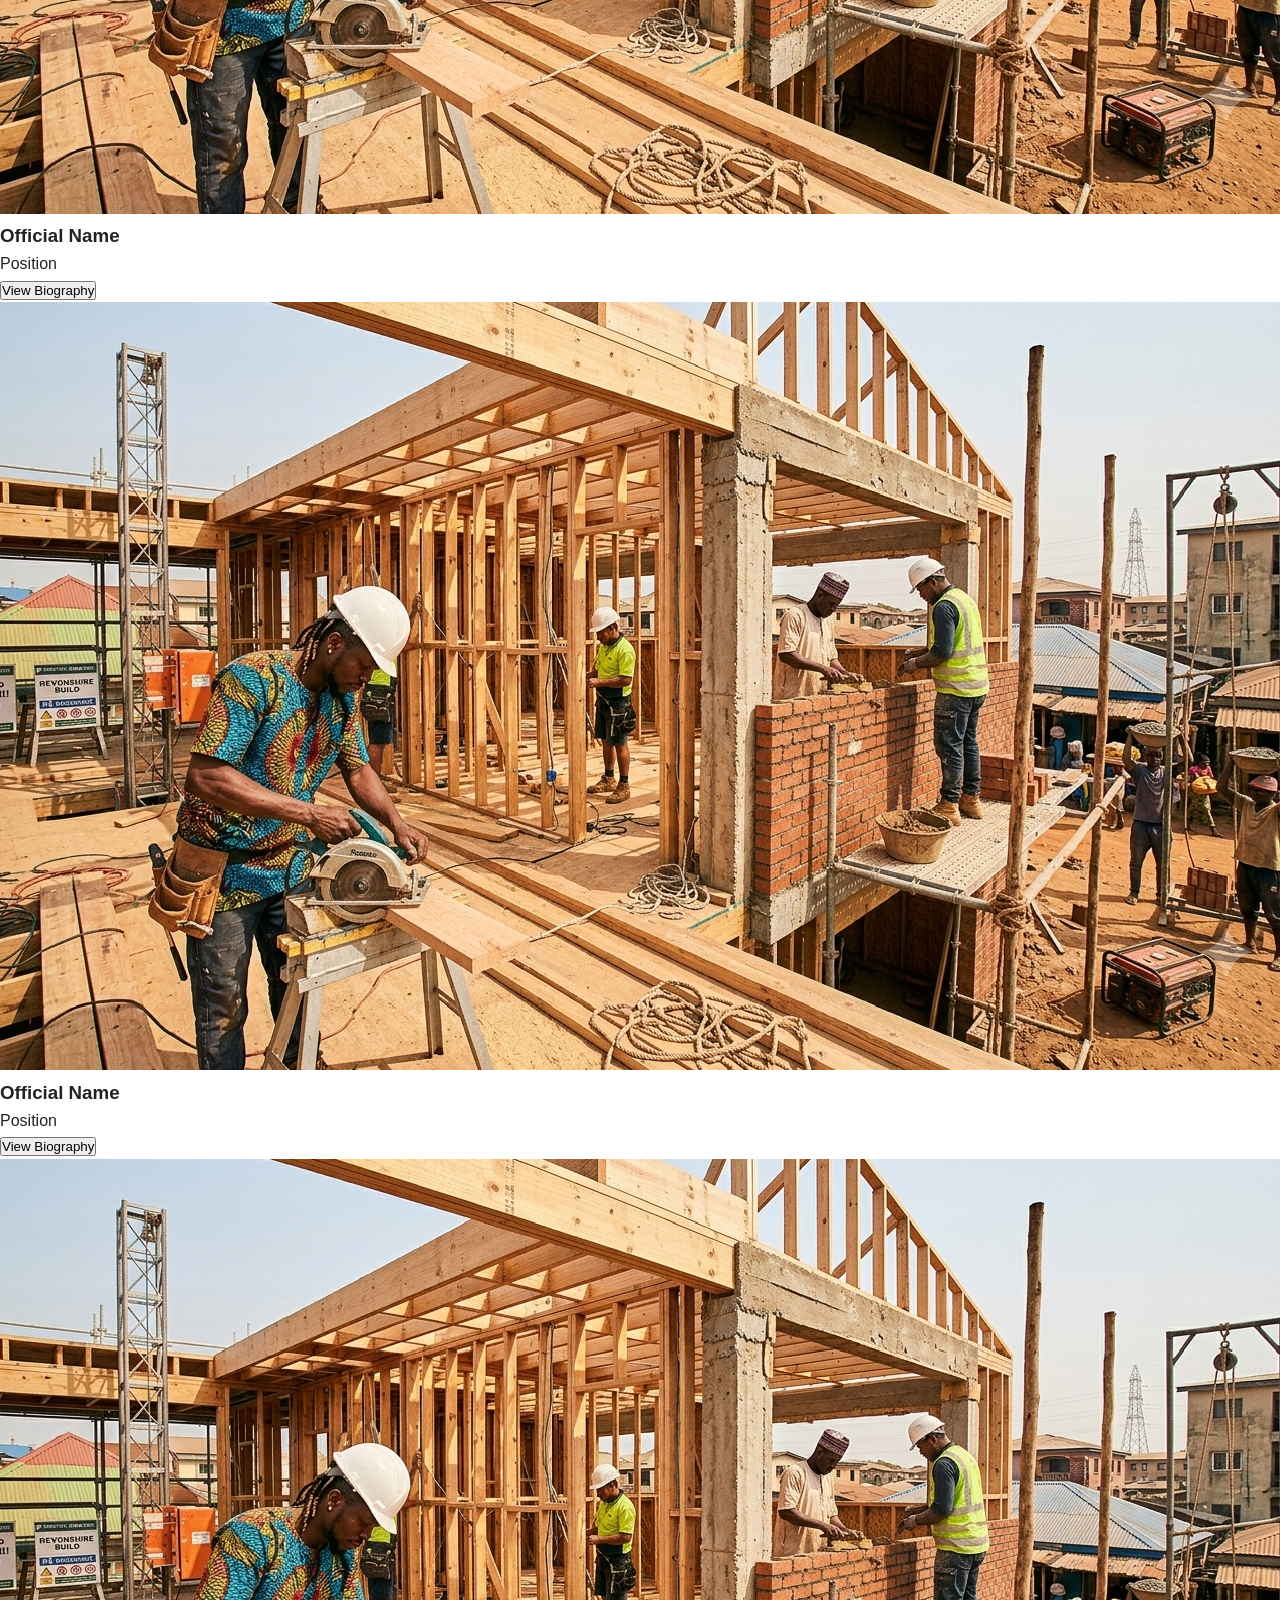
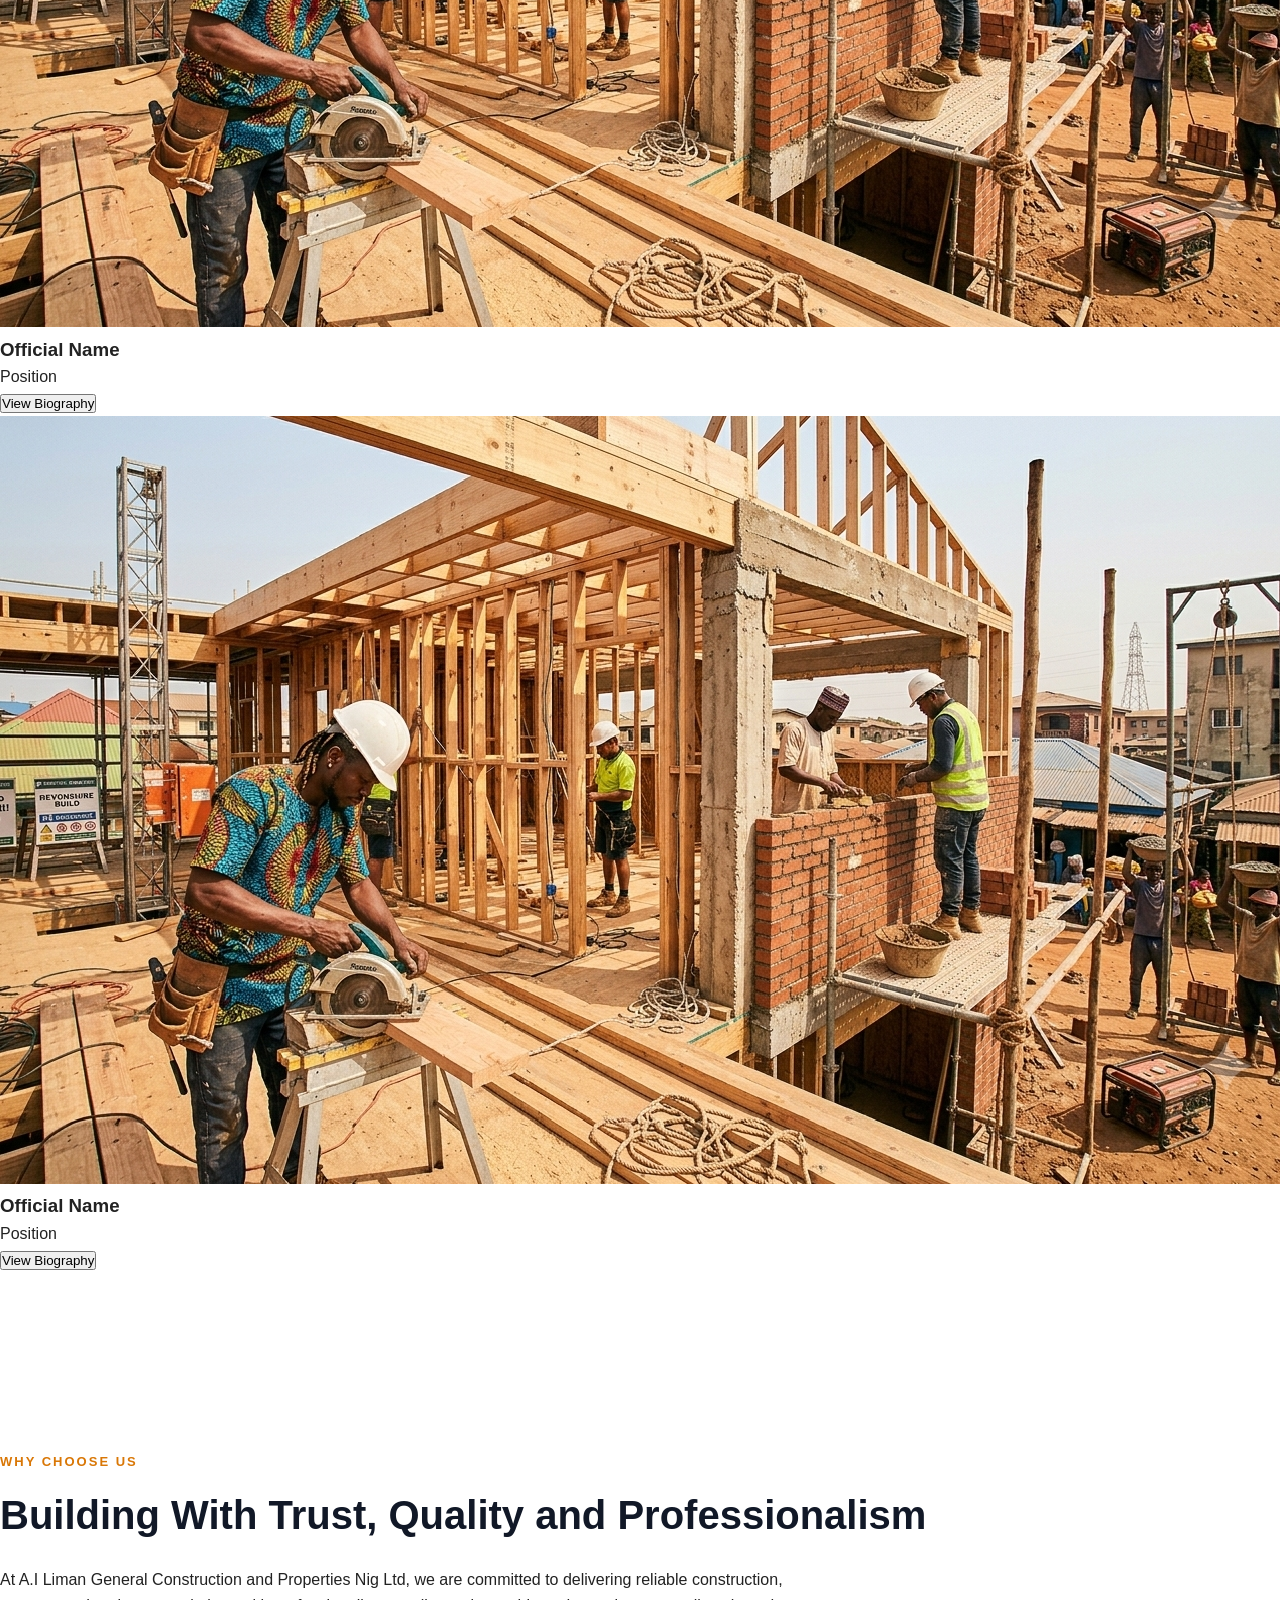
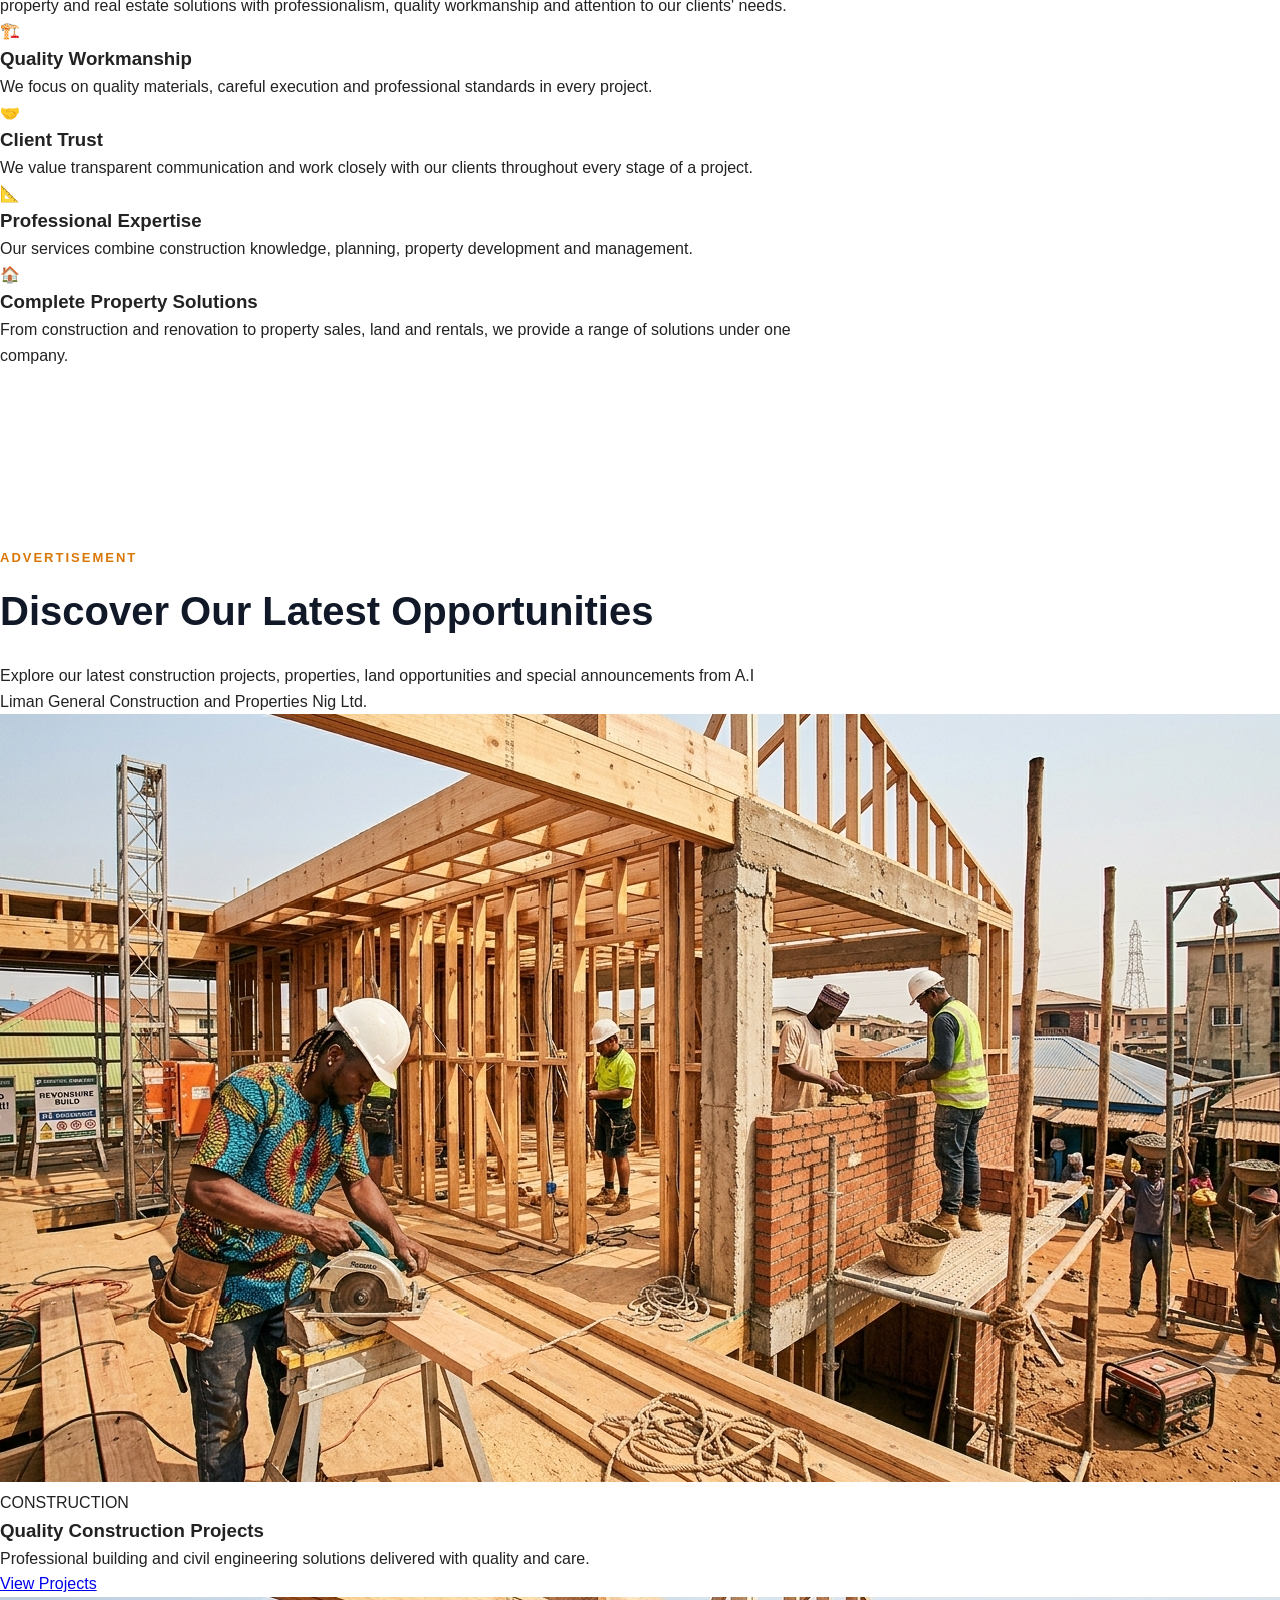
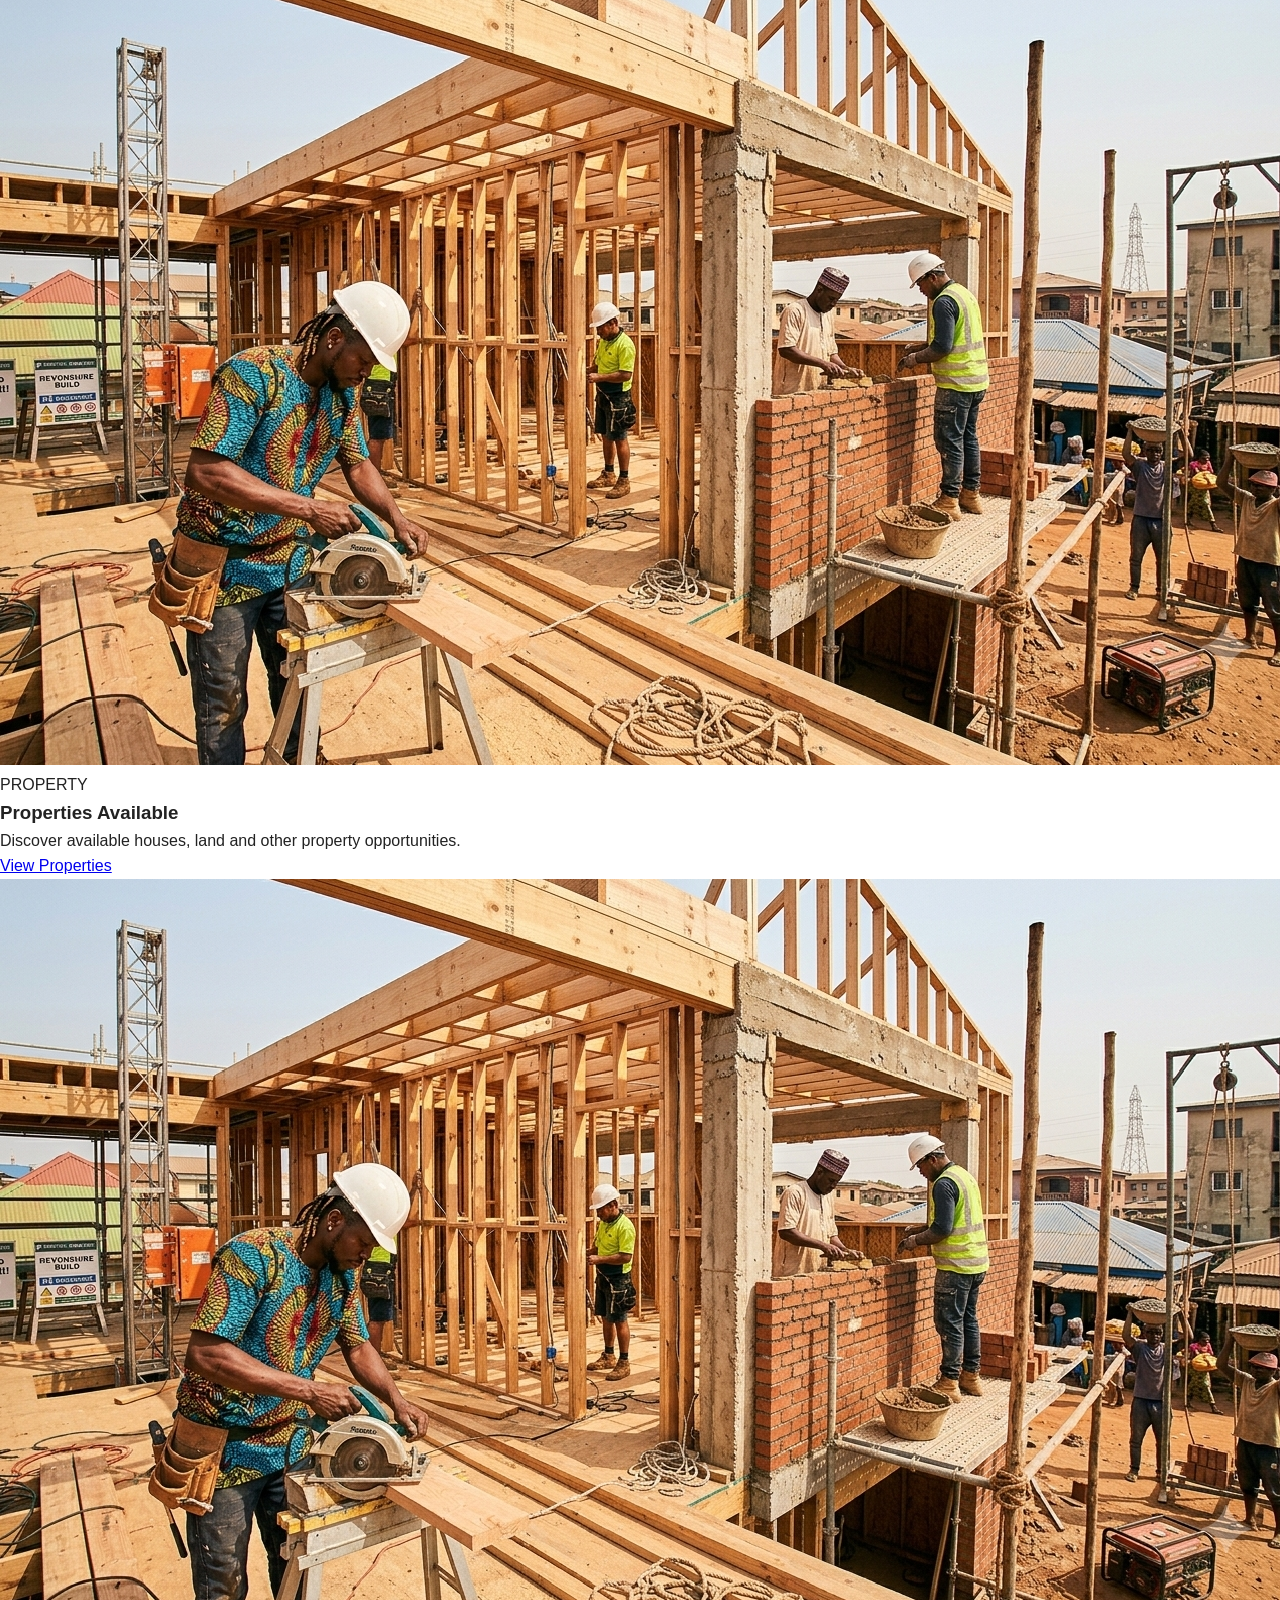
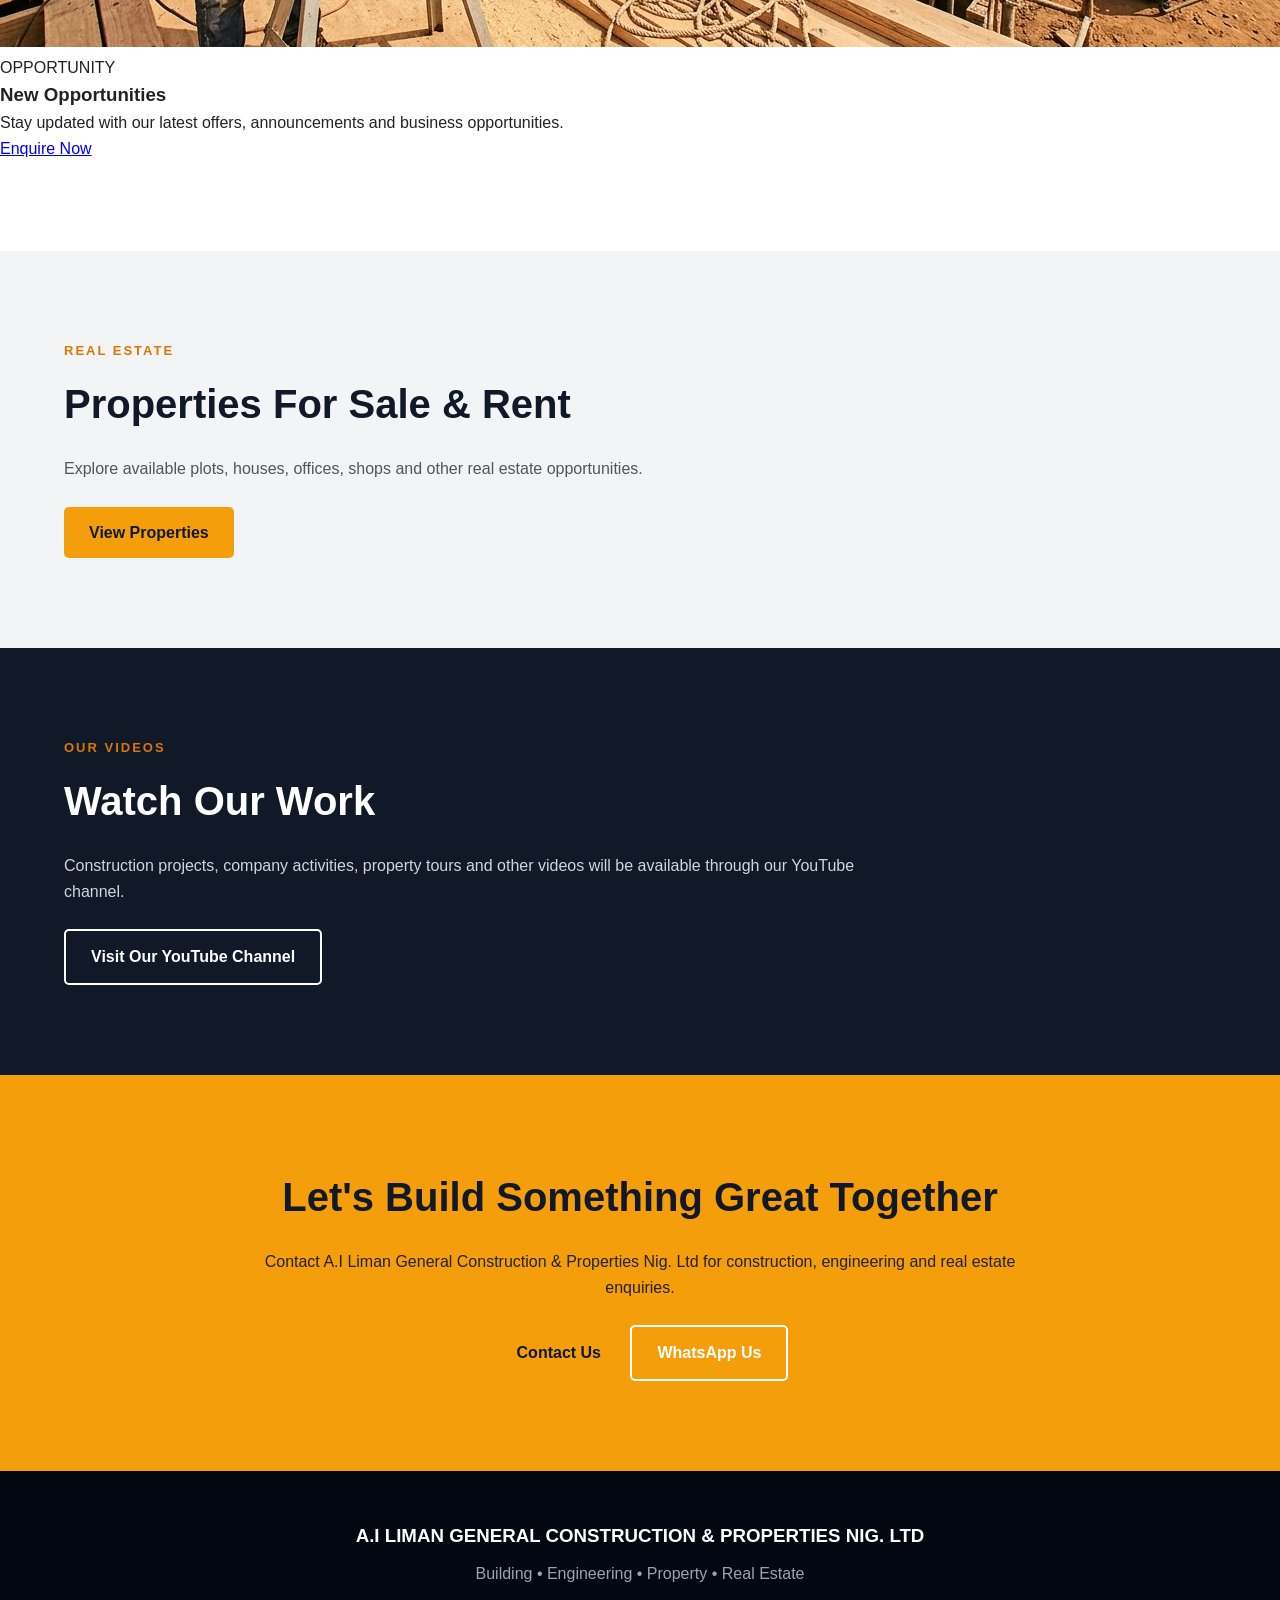
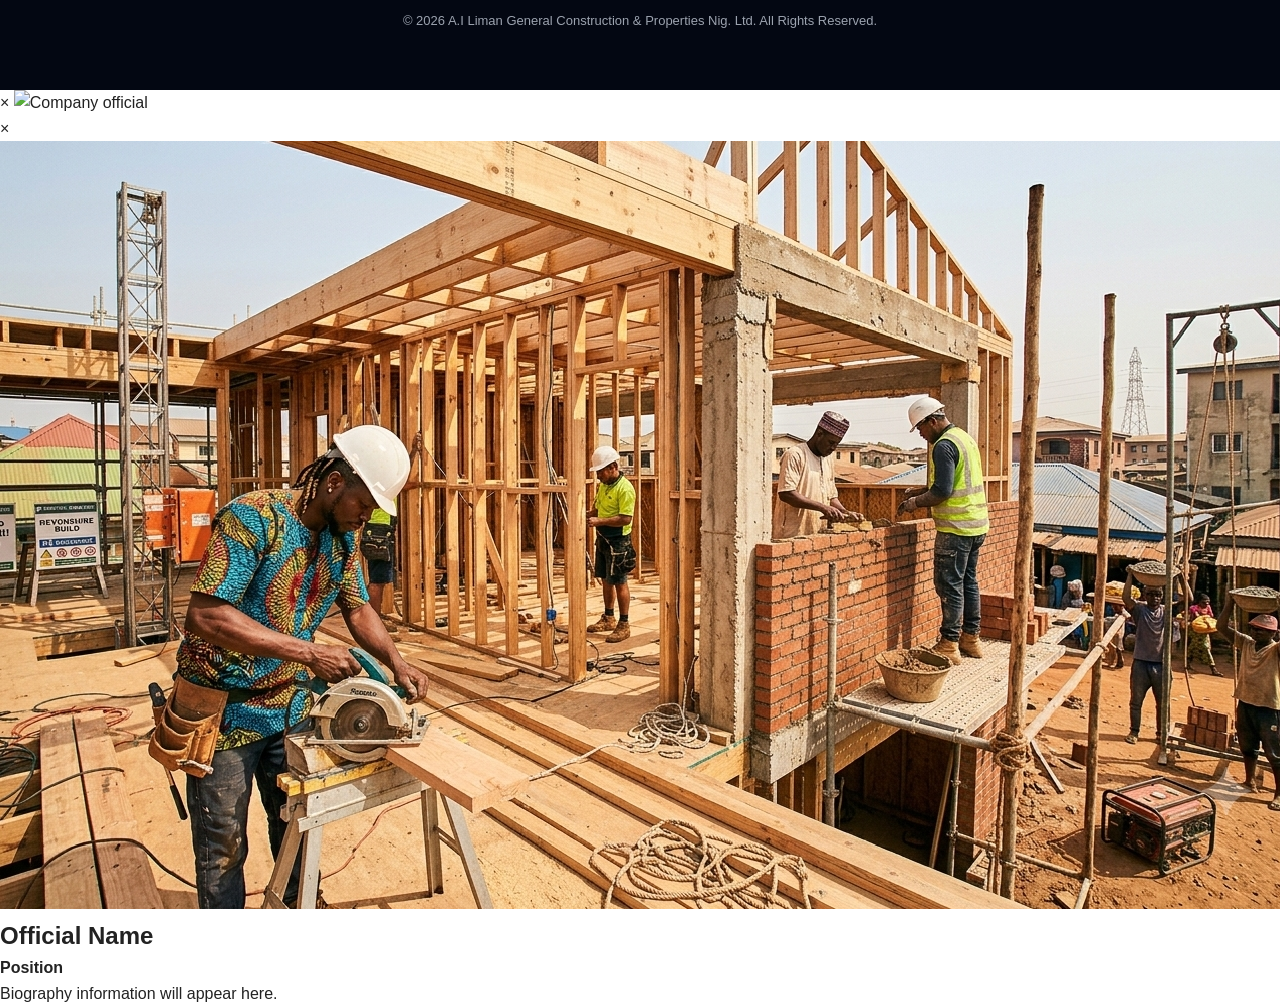
==== commit 519efa59: "Update index.html" ====
--- a/index.html
+++ b/index.html
@@ -521,6 +521,130 @@
     </div>
 
 </section>
+        <!-- ==========================================
+     ADVERTISEMENT SECTION
+========================================== -->
+
+<section class="advertisement-section">
+
+    <div class="advertisement-introduction">
+
+        <p class="section-label">
+            ADVERTISEMENT
+        </p>
+
+        <h2>
+            Discover Our Latest Opportunities
+        </h2>
+
+        <p>
+            Explore our latest construction projects, properties,
+            land opportunities and special announcements from
+            A.I Liman General Construction and Properties Nig Ltd.
+        </p>
+
+    </div>
+
+    <div class="advertisement-grid">
+
+        <div class="advertisement-card">
+
+            <div class="advertisement-image">
+                <img
+                    src="images/hero.jpg"
+                    alt="Construction Project">
+            </div>
+
+            <div class="advertisement-content">
+
+                <span class="advertisement-tag">
+                    CONSTRUCTION
+                </span>
+
+                <h3>
+                    Quality Construction Projects
+                </h3>
+
+                <p>
+                    Professional building and civil engineering
+                    solutions delivered with quality and care.
+                </p>
+
+                <a href="projects.html" class="advertisement-button">
+                    View Projects
+                </a>
+
+            </div>
+
+        </div>
+
+
+        <div class="advertisement-card">
+
+            <div class="advertisement-image">
+                <img
+                    src="images/hero.jpg"
+                    alt="Property for Sale">
+            </div>
+
+            <div class="advertisement-content">
+
+                <span class="advertisement-tag">
+                    PROPERTY
+                </span>
+
+                <h3>
+                    Properties Available
+                </h3>
+
+                <p>
+                    Discover available houses, land and other
+                    property opportunities.
+                </p>
+
+                <a href="properties.html" class="advertisement-button">
+                    View Properties
+                </a>
+
+            </div>
+
+        </div>
+
+
+        <div class="advertisement-card">
+
+            <div class="advertisement-image">
+                <img
+                    src="images/hero.jpg"
+                    alt="Property Management">
+            </div>
+
+            <div class="advertisement-content">
+
+                <span class="advertisement-tag">
+                    OPPORTUNITY
+                </span>
+
+                <h3>
+                    New Opportunities
+                </h3>
+
+                <p>
+                    Stay updated with our latest offers,
+                    announcements and business opportunities.
+                </p>
+
+                <a href="contact.html" class="advertisement-button">
+                    Enquire Now
+                </a>
+
+            </div>
+
+        </div>
+
+    </div>
+
+</section>
         <!-- ==============================
              PROPERTY PREVIEW
         =============================== -->
@@ -606,7 +730,7 @@
                     Contact Us
                 </a>
                 <a
-    href="https://wa.me/2347033338724"
+    href="https://wa.me/2347033338721"
     class="btn btn-secondary"
     target="_blank">
     WhatsApp Us
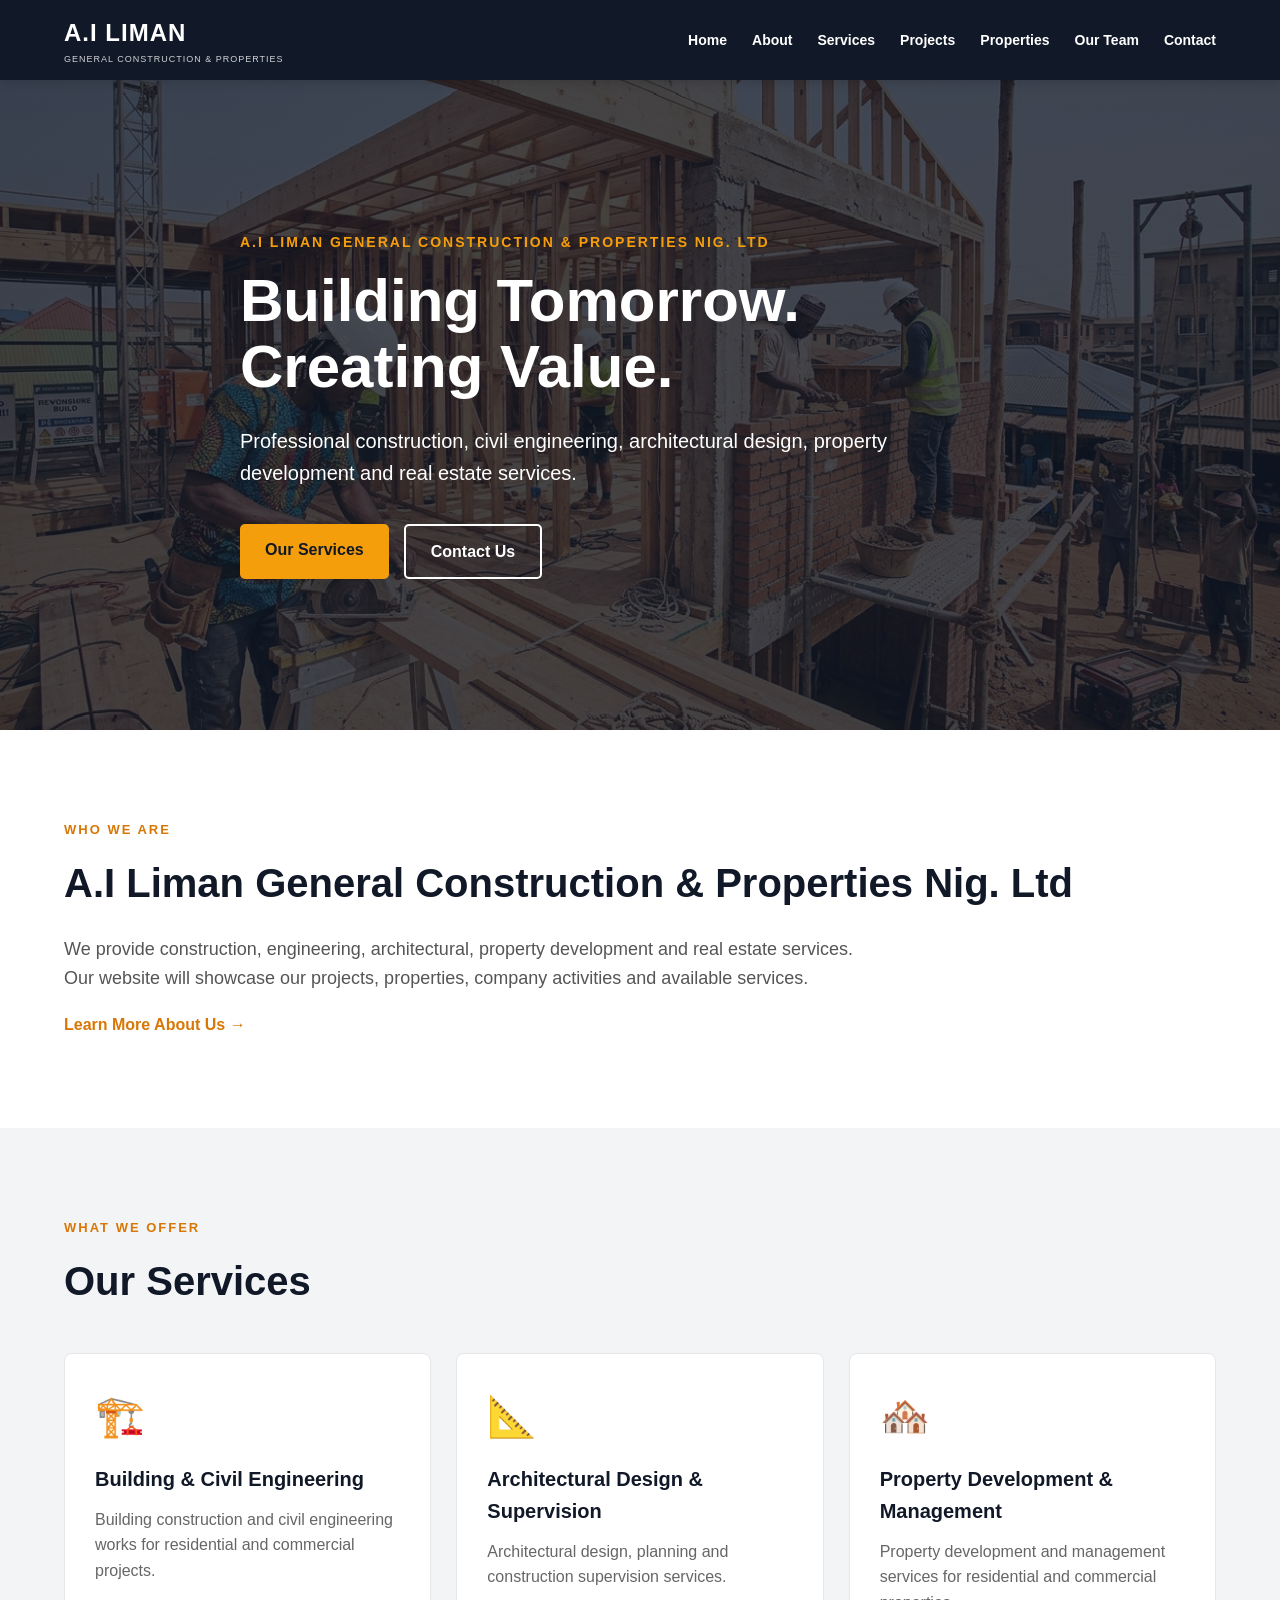
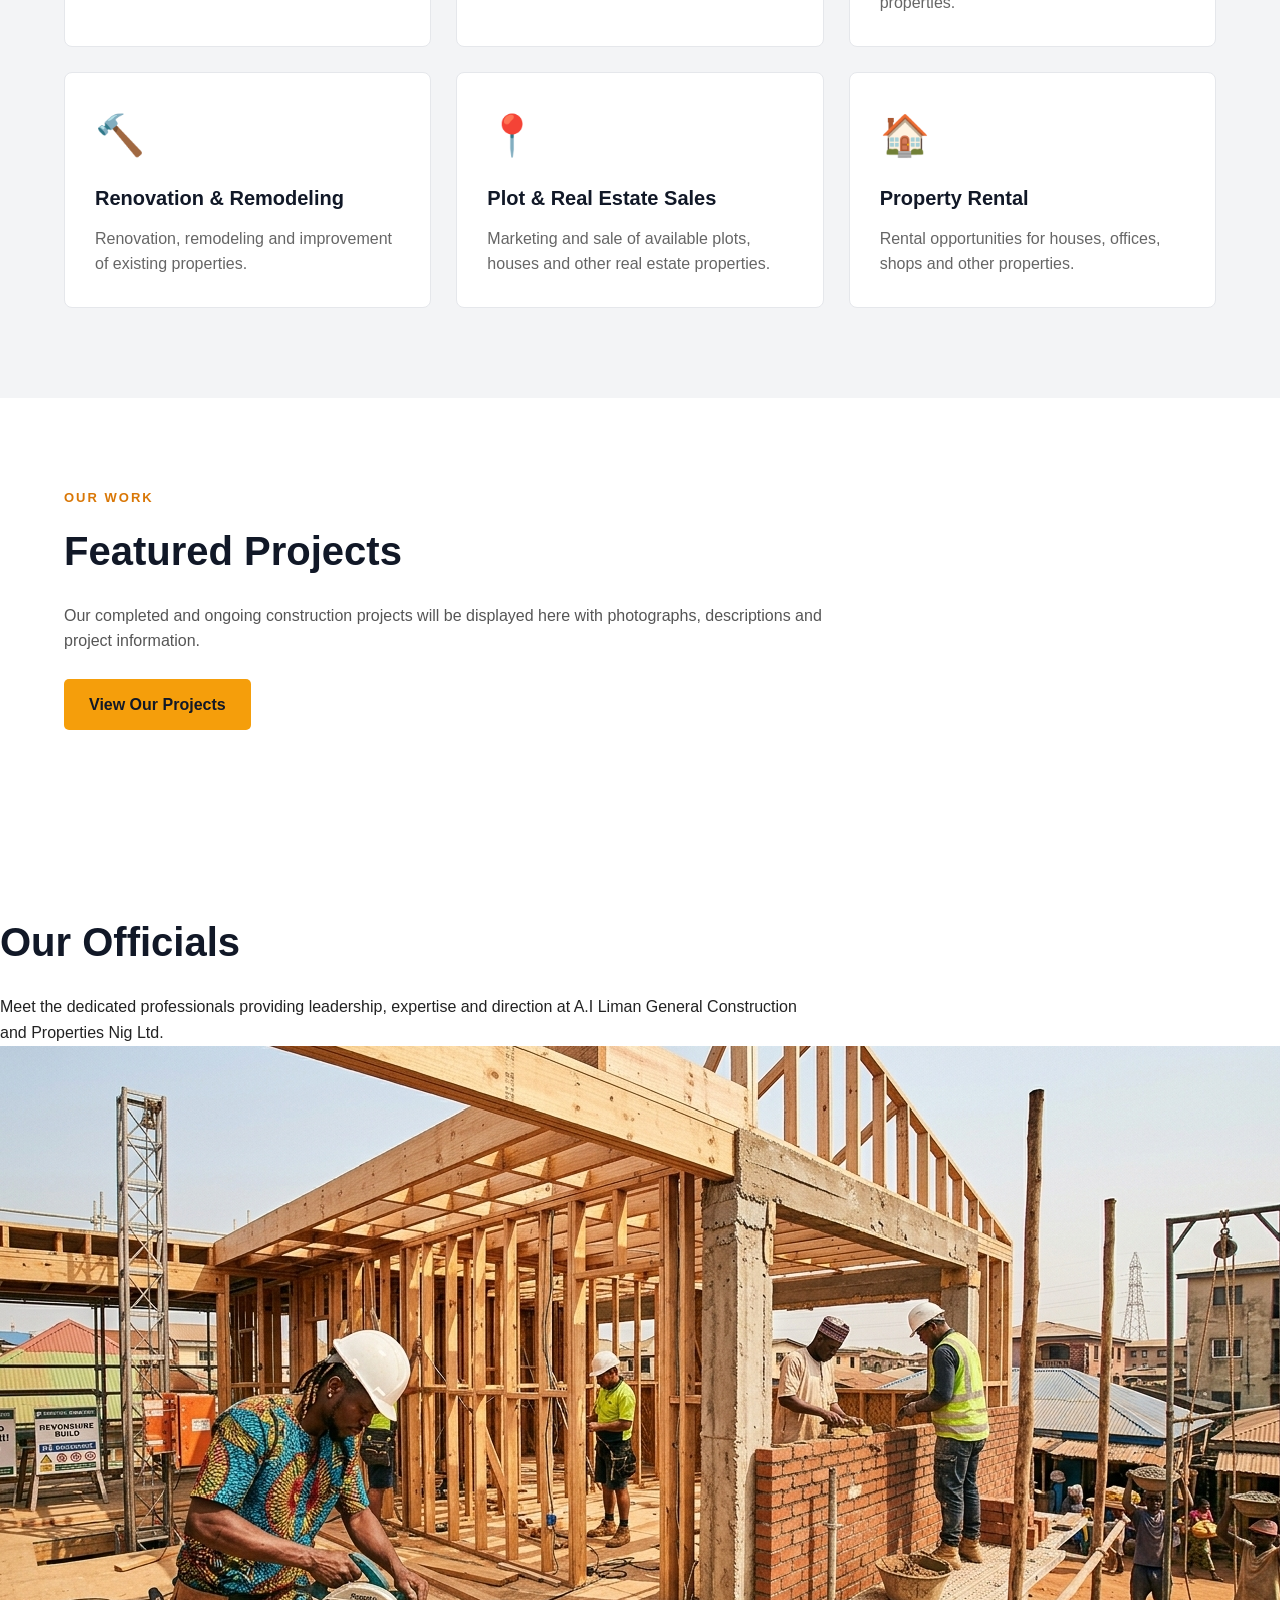
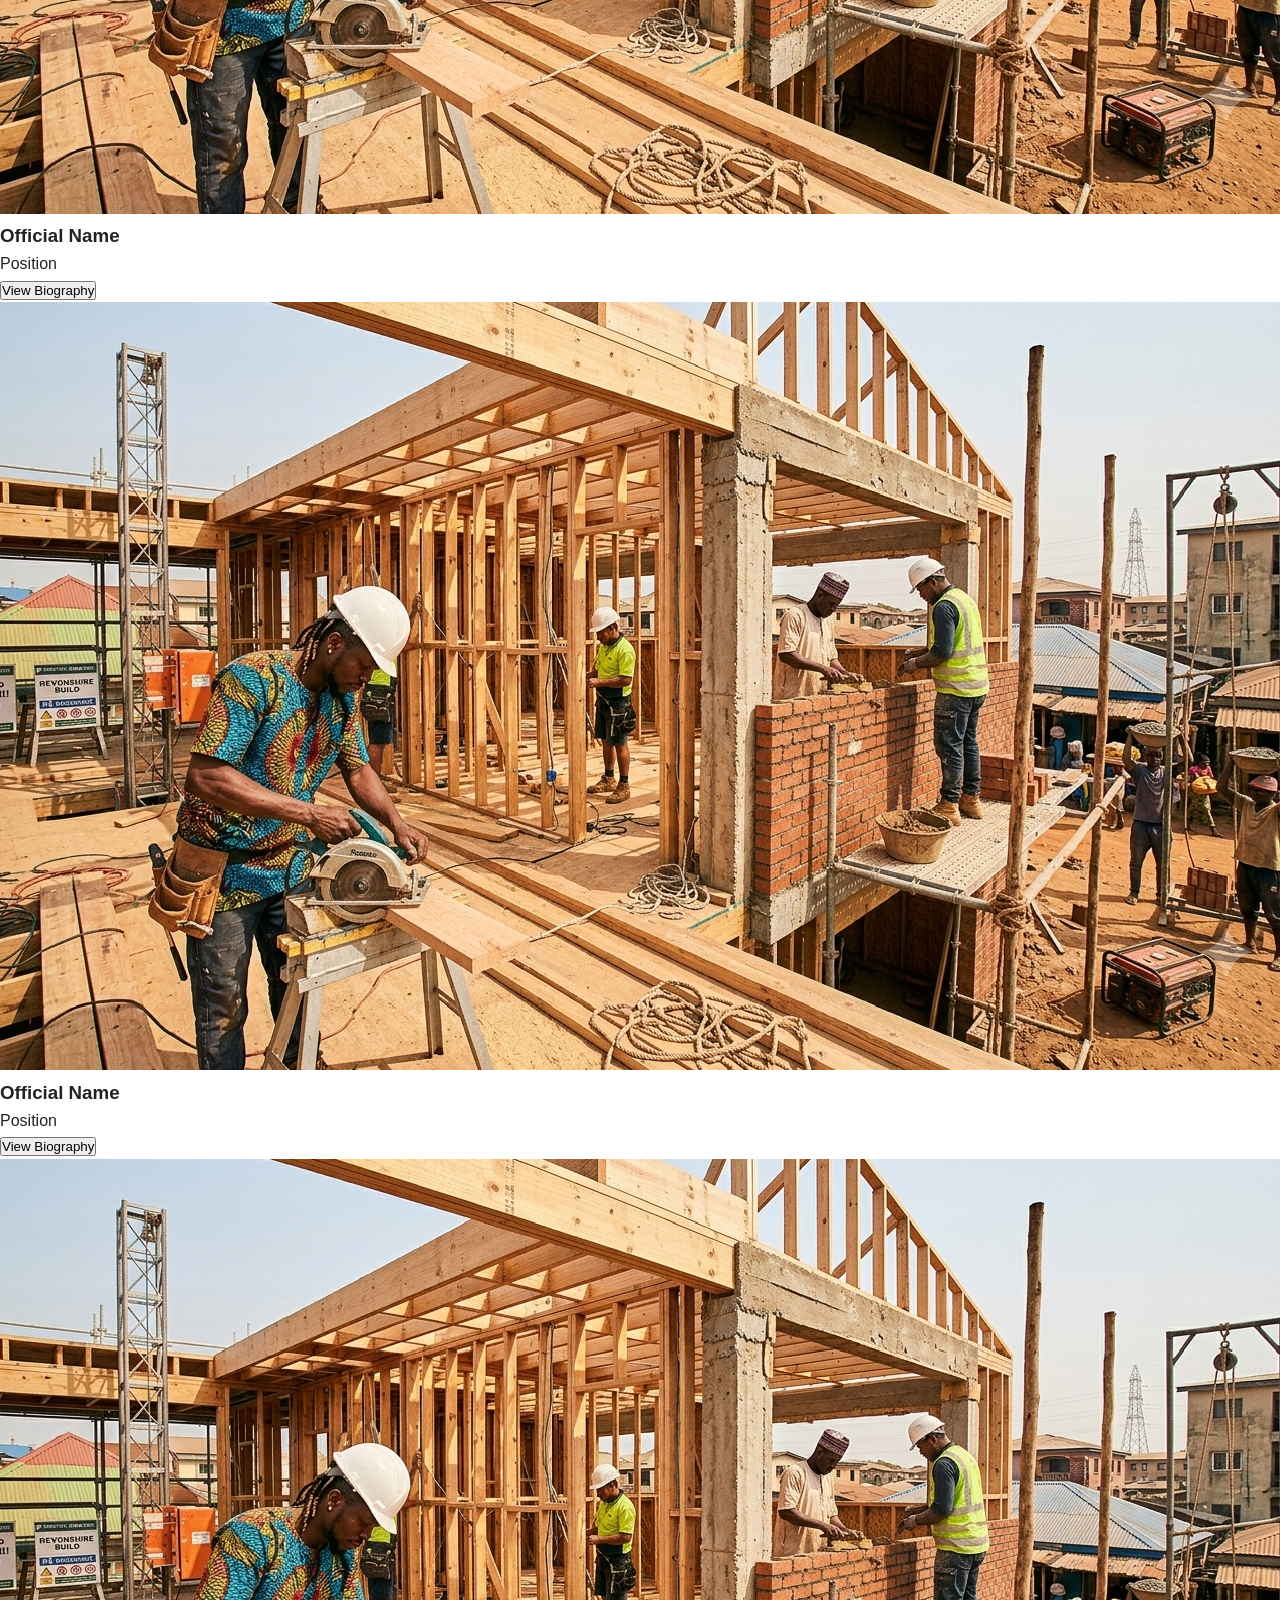
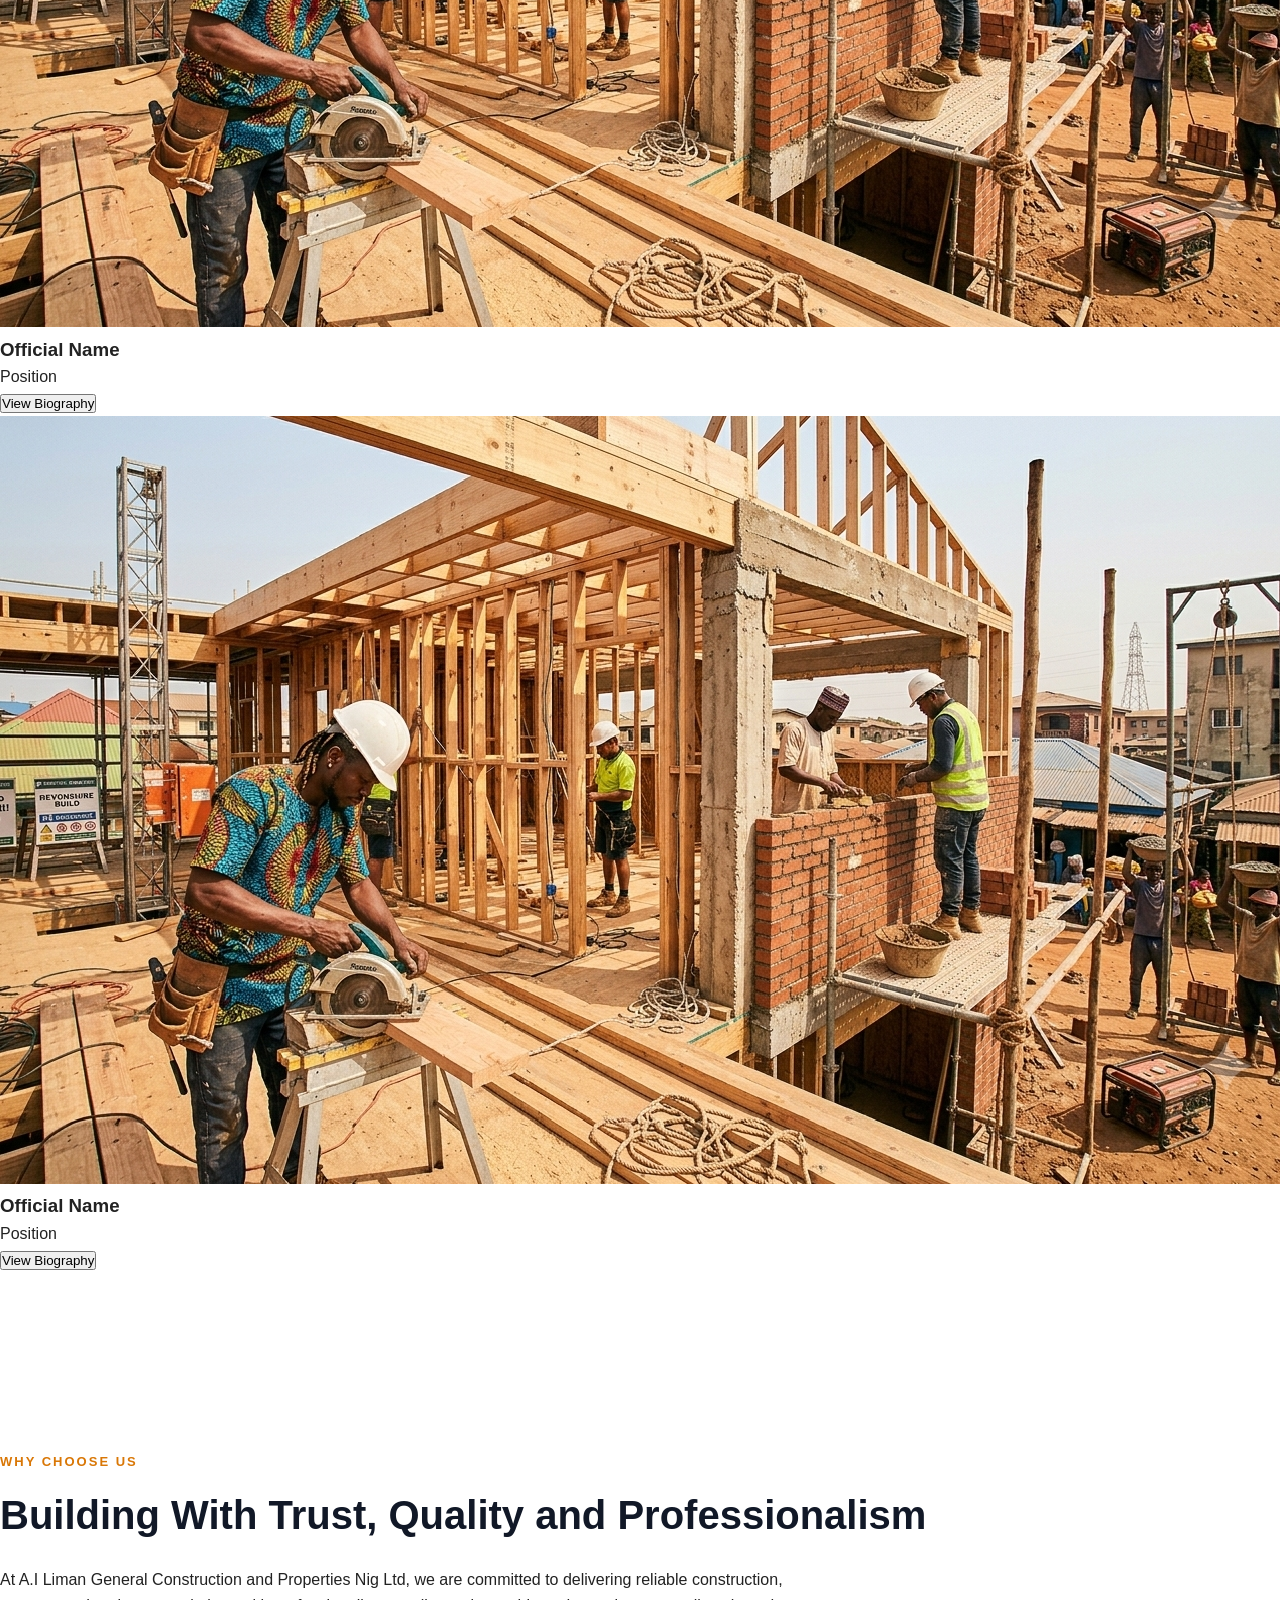
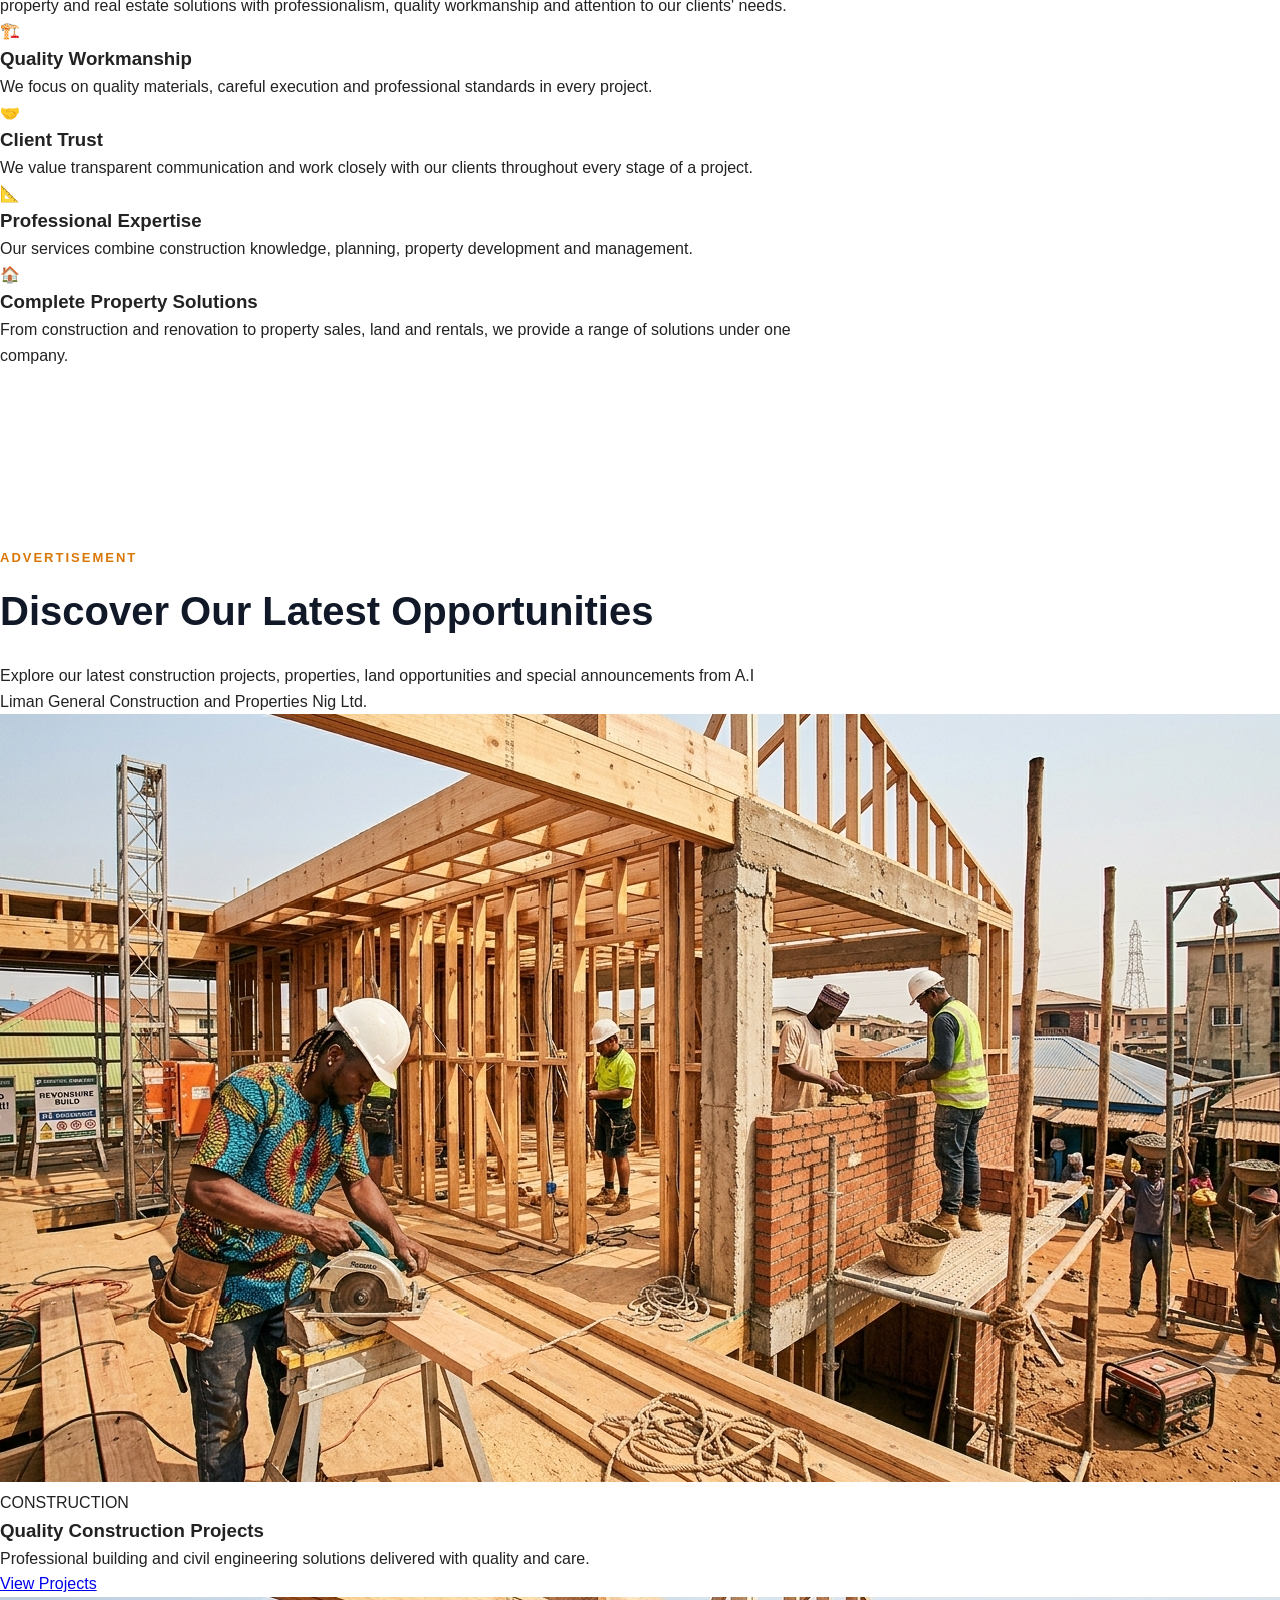
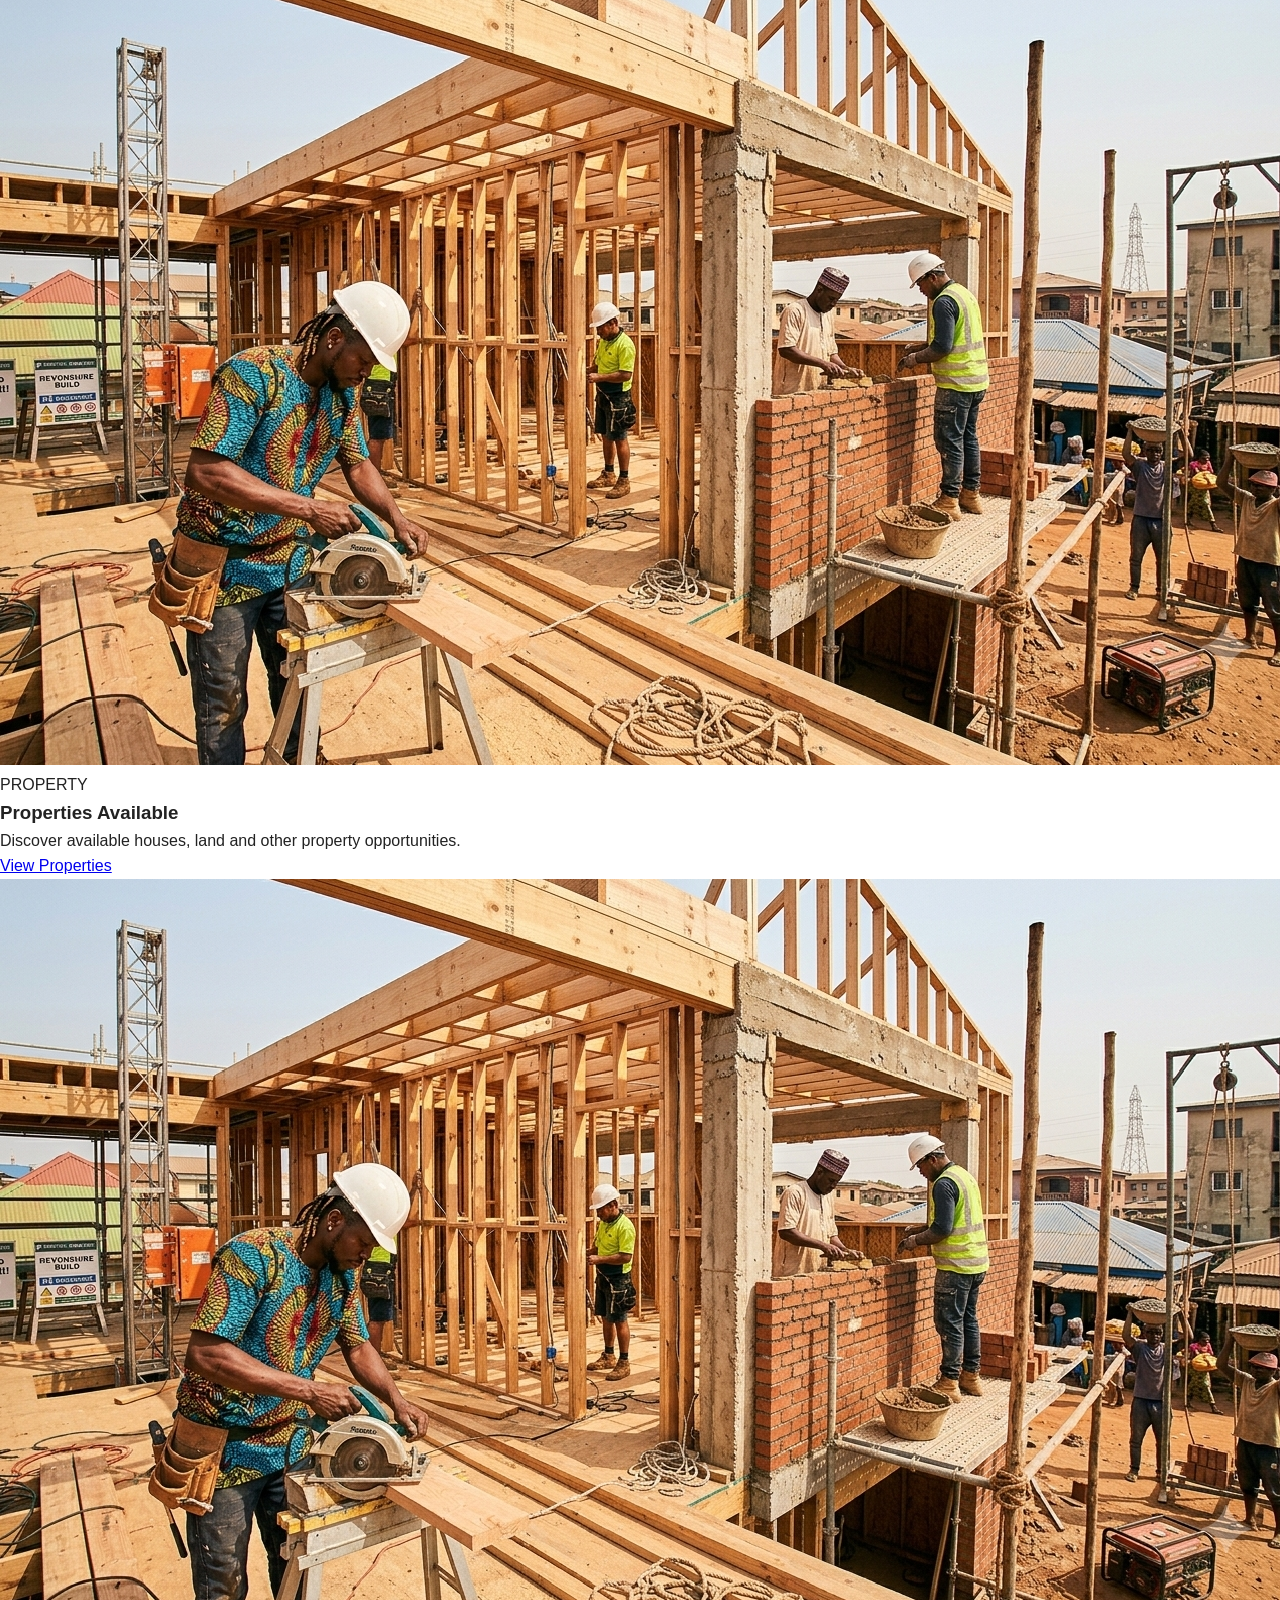
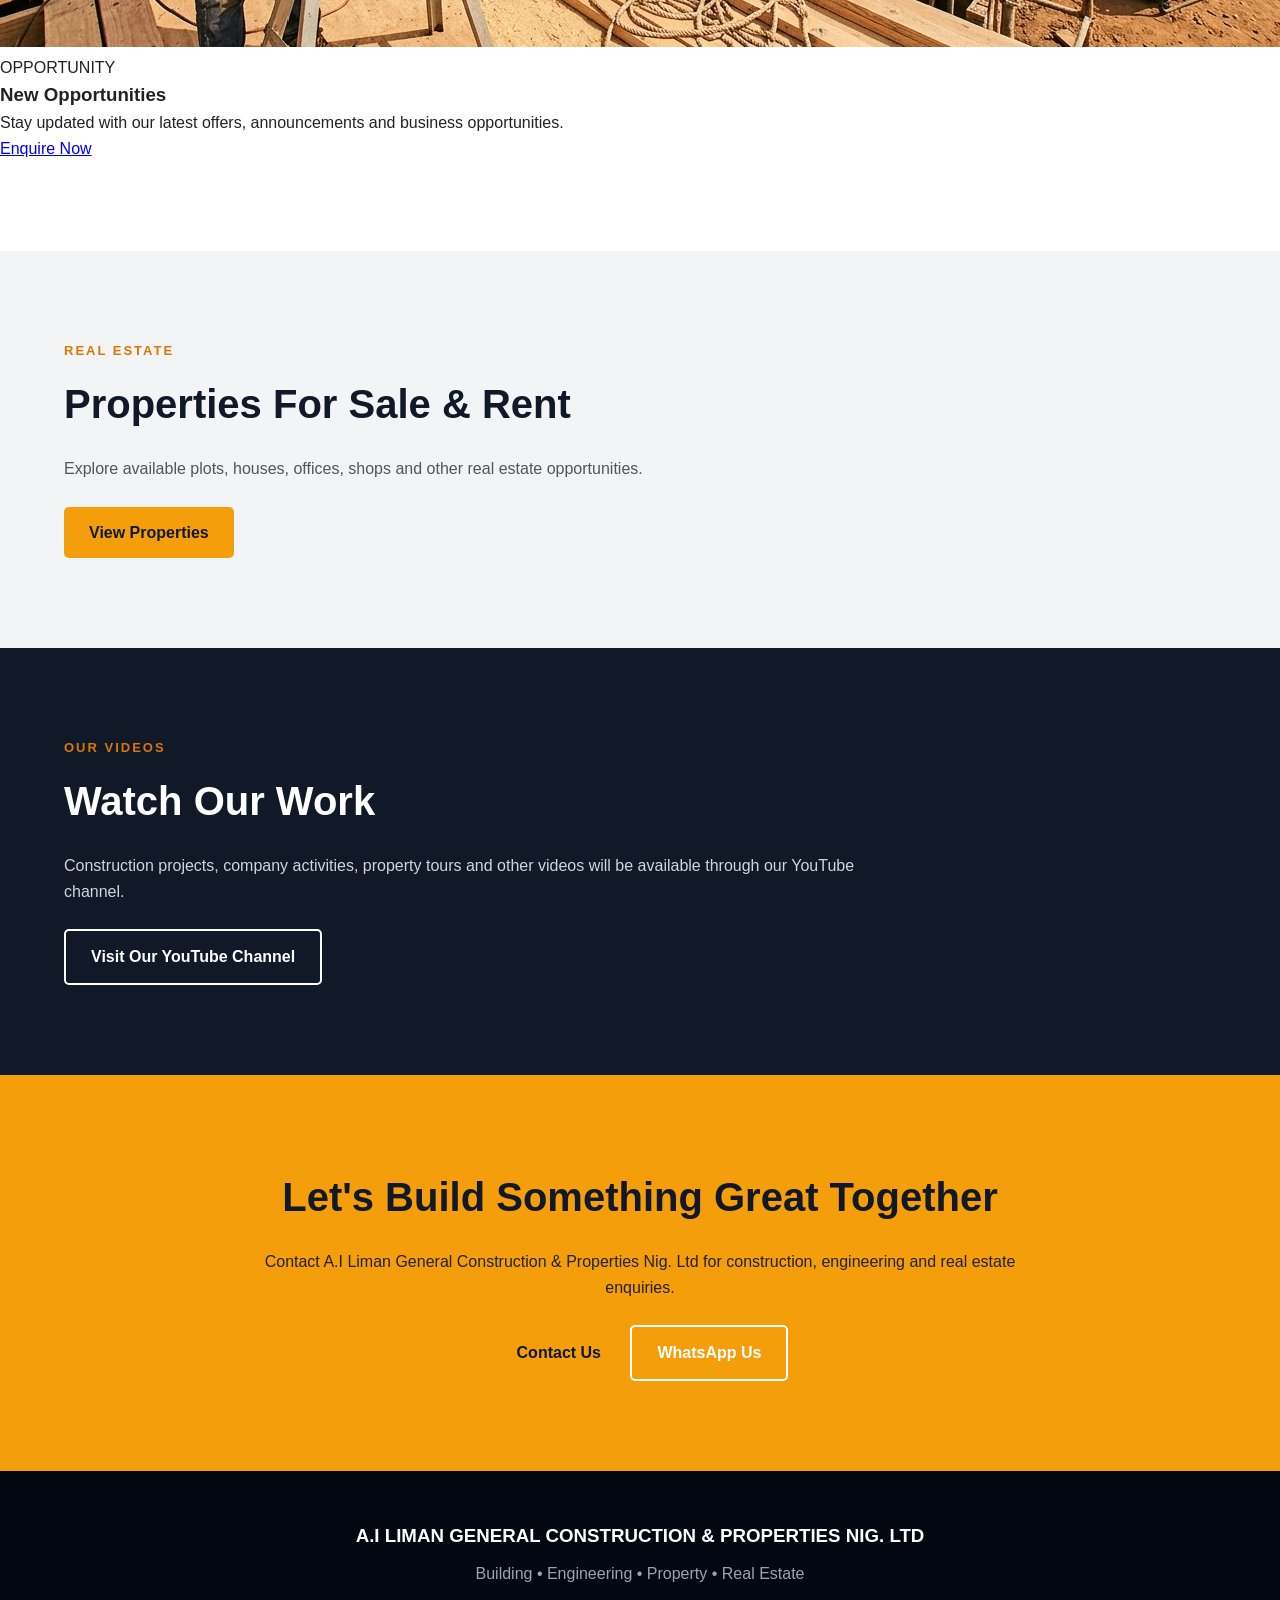
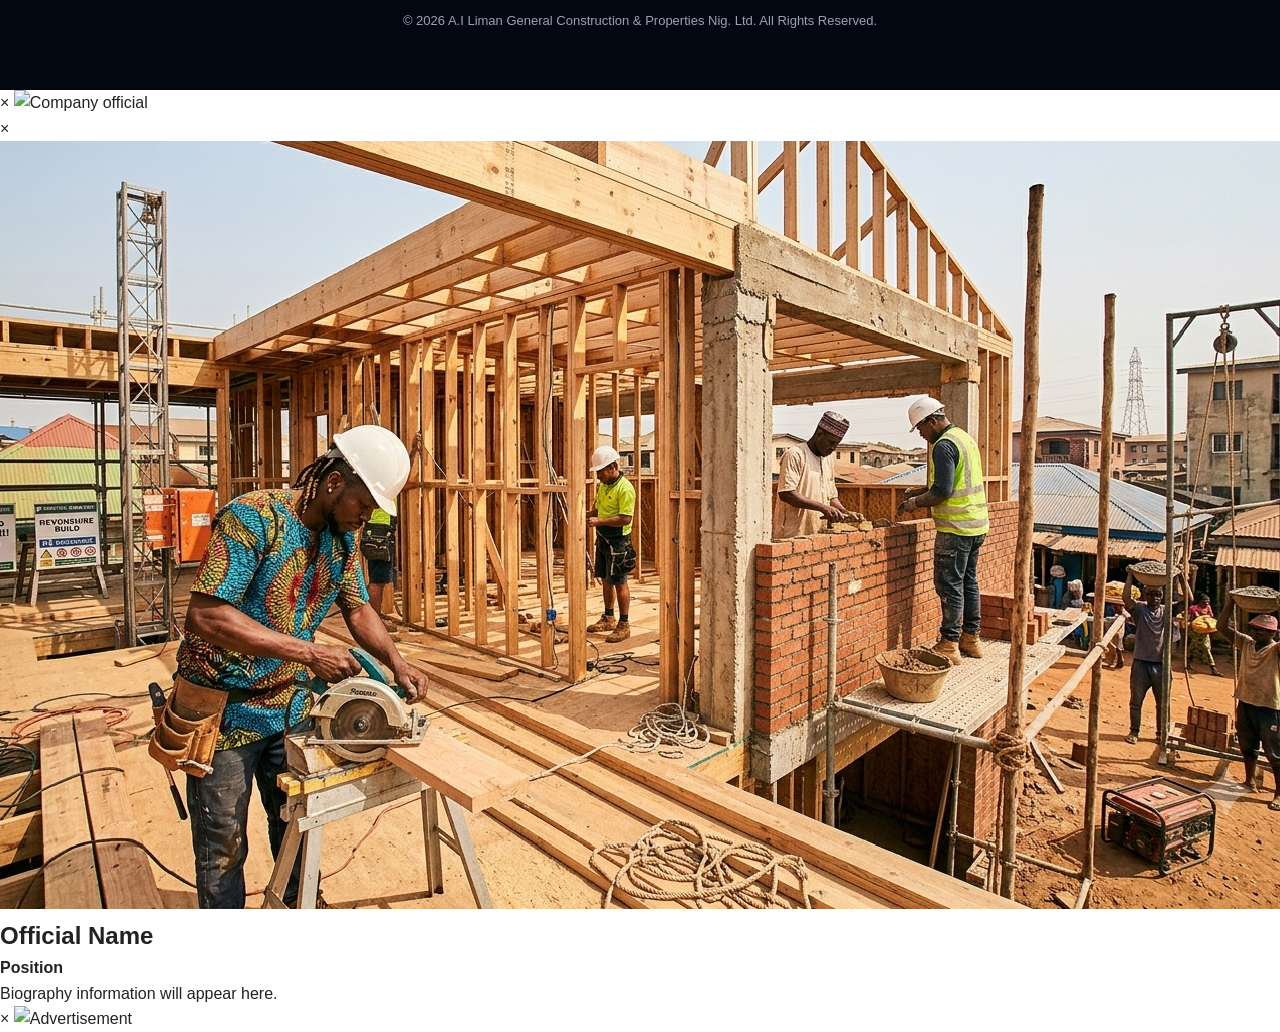
==== commit ec965403: "Update index.html" ====
--- a/index.html
+++ b/index.html
@@ -551,8 +551,9 @@
 
             <div class="advertisement-image">
                 <img
-                    src="images/hero.jpg"
-                    alt="Construction Project">
+    src="images/hero.jpg"
+    alt="Construction Project"
+    onclick="openAdvertisementImage(this.src)">
             </div>
 
             <div class="advertisement-content">
@@ -583,8 +584,9 @@
 
             <div class="advertisement-image">
                 <img
-                    src="images/hero.jpg"
-                    alt="Property for Sale">
+    src="images/hero.jpg"
+    alt="Construction Project"
+    onclick="openAdvertisementImage(this.src)">
             </div>
 
             <div class="advertisement-content">
@@ -615,8 +617,9 @@
 
             <div class="advertisement-image">
                 <img
-                    src="images/hero.jpg"
-                    alt="Property Management">
+    src="images/hero.jpg"
+    alt="Construction Project"
+    onclick="openAdvertisementImage(this.src)">
             </div>
 
             <div class="advertisement-content">
@@ -824,6 +827,24 @@
     </div>
 
 </div>
+    <!-- ==========================================
+     ADVERTISEMENT IMAGE VIEWER
+========================================== -->
+
+<div id="advertisementImageViewer" class="advertisement-image-viewer">
+
+    <span
+        class="advertisement-viewer-close"
+        onclick="closeAdvertisementImage()">
+        &times;
+    </span>
+
+    <img
+        id="advertisementViewerImage"
+        src=""
+        alt="Advertisement">
+
+</div>
     <!-- JAVASCRIPT -->
     <script src="js/script.js"></script>
 
--- a/css/style.css
+++ b/css/style.css
@@ -2195,3 +2195,149 @@
     }
 
 }
+/* ==========================================
+   ADVERTISEMENT SECTION
+========================================== */
+
+.advertisement-section {
+    padding: 70px 20px;
+    background: #f5f8fc;
+}
+
+.advertisement-introduction {
+    max-width: 850px;
+    margin: 0 auto 45px;
+    text-align: center;
+}
+
+.advertisement-introduction h2 {
+    font-size: 36px;
+    color: #111827;
+    margin-bottom: 18px;
+}
+
+.advertisement-introduction p:not(.section-label) {
+    max-width: 800px;
+    margin: 0 auto;
+    color: #666;
+    font-size: 17px;
+    line-height: 1.8;
+}
+
+.advertisement-grid {
+    max-width: 1200px;
+    margin: auto;
+    display: grid;
+    grid-template-columns: repeat(3, 1fr);
+    gap: 25px;
+}
+
+.advertisement-card {
+    background: #ffffff;
+    border-radius: 12px;
+    overflow: hidden;
+    box-shadow: 0 5px 20px rgba(0, 0, 0, 0.08);
+    transition: transform 0.3s ease, box-shadow 0.3s ease;
+}
+
+.advertisement-card:hover {
+    transform: translateY(-6px);
+    box-shadow: 0 10px 28px rgba(0, 0, 0, 0.12);
+}
+
+.advertisement-image {
+    width: 100%;
+    height: 230px;
+    overflow: hidden;
+}
+
+.advertisement-image img {
+    width: 100%;
+    height: 100%;
+    object-fit: cover;
+    display: block;
+}
+
+.advertisement-content {
+    padding: 25px;
+}
+
+.advertisement-tag {
+    display: inline-block;
+    margin-bottom: 10px;
+    color: #d89b00;
+    font-size: 13px;
+    font-weight: bold;
+    letter-spacing: 1px;
+}
+
+.advertisement-content h3 {
+    margin: 0 0 12px;
+    color: #0b2a4a;
+    font-size: 21px;
+}
+
+.advertisement-content p {
+    margin: 0 0 20px;
+    color: #666;
+    font-size: 15px;
+    line-height: 1.7;
+}
+
+.advertisement-button {
+    display: inline-block;
+    background: #0b2a4a;
+    color: #ffffff;
+    text-decoration: none;
+    padding: 11px 18px;
+    border-radius: 6px;
+    font-size: 14px;
+    font-weight: bold;
+    transition: background 0.3s ease;
+}
+
+.advertisement-button:hover {
+    background: #123f69;
+}
+
+
+/* ==========================================
+   ADVERTISEMENT MOBILE RESPONSIVE
+========================================== */
+
+@media (max-width: 900px) {
+
+    .advertisement-grid {
+        grid-template-columns: repeat(2, 1fr);
+    }
+
+}
+
+@media (max-width: 600px) {
+
+    .advertisement-section {
+        padding: 55px 15px;
+    }
+
+    .advertisement-introduction h2 {
+        font-size: 30px;
+    }
+
+    .advertisement-introduction p:not(.section-label) {
+        font-size: 15px;
+    }
+
+    .advertisement-grid {
+        grid-template-columns: 1fr;
+        gap: 20px;
+    }
+
+    .advertisement-image {
+        height: 220px;
+    }
+
+    .advertisement-content {
+        padding: 20px;
+    }
+
+   }
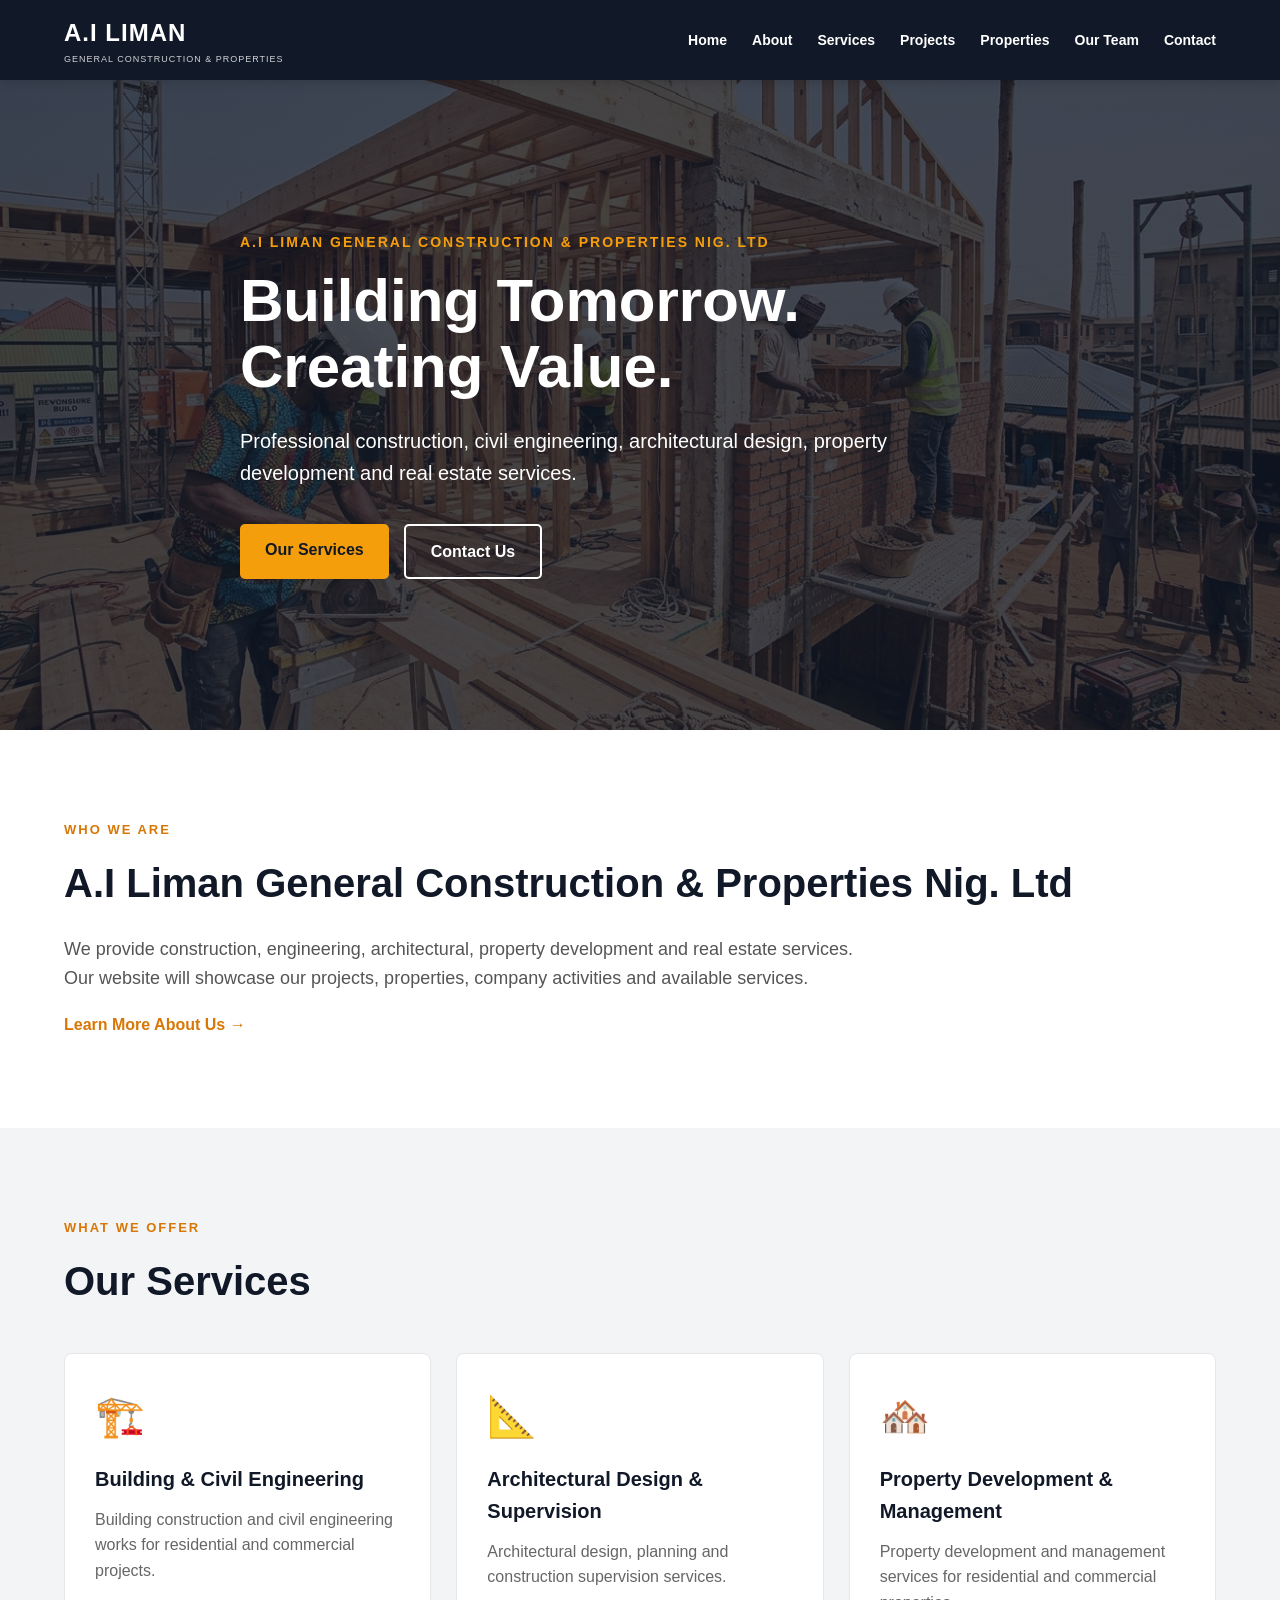
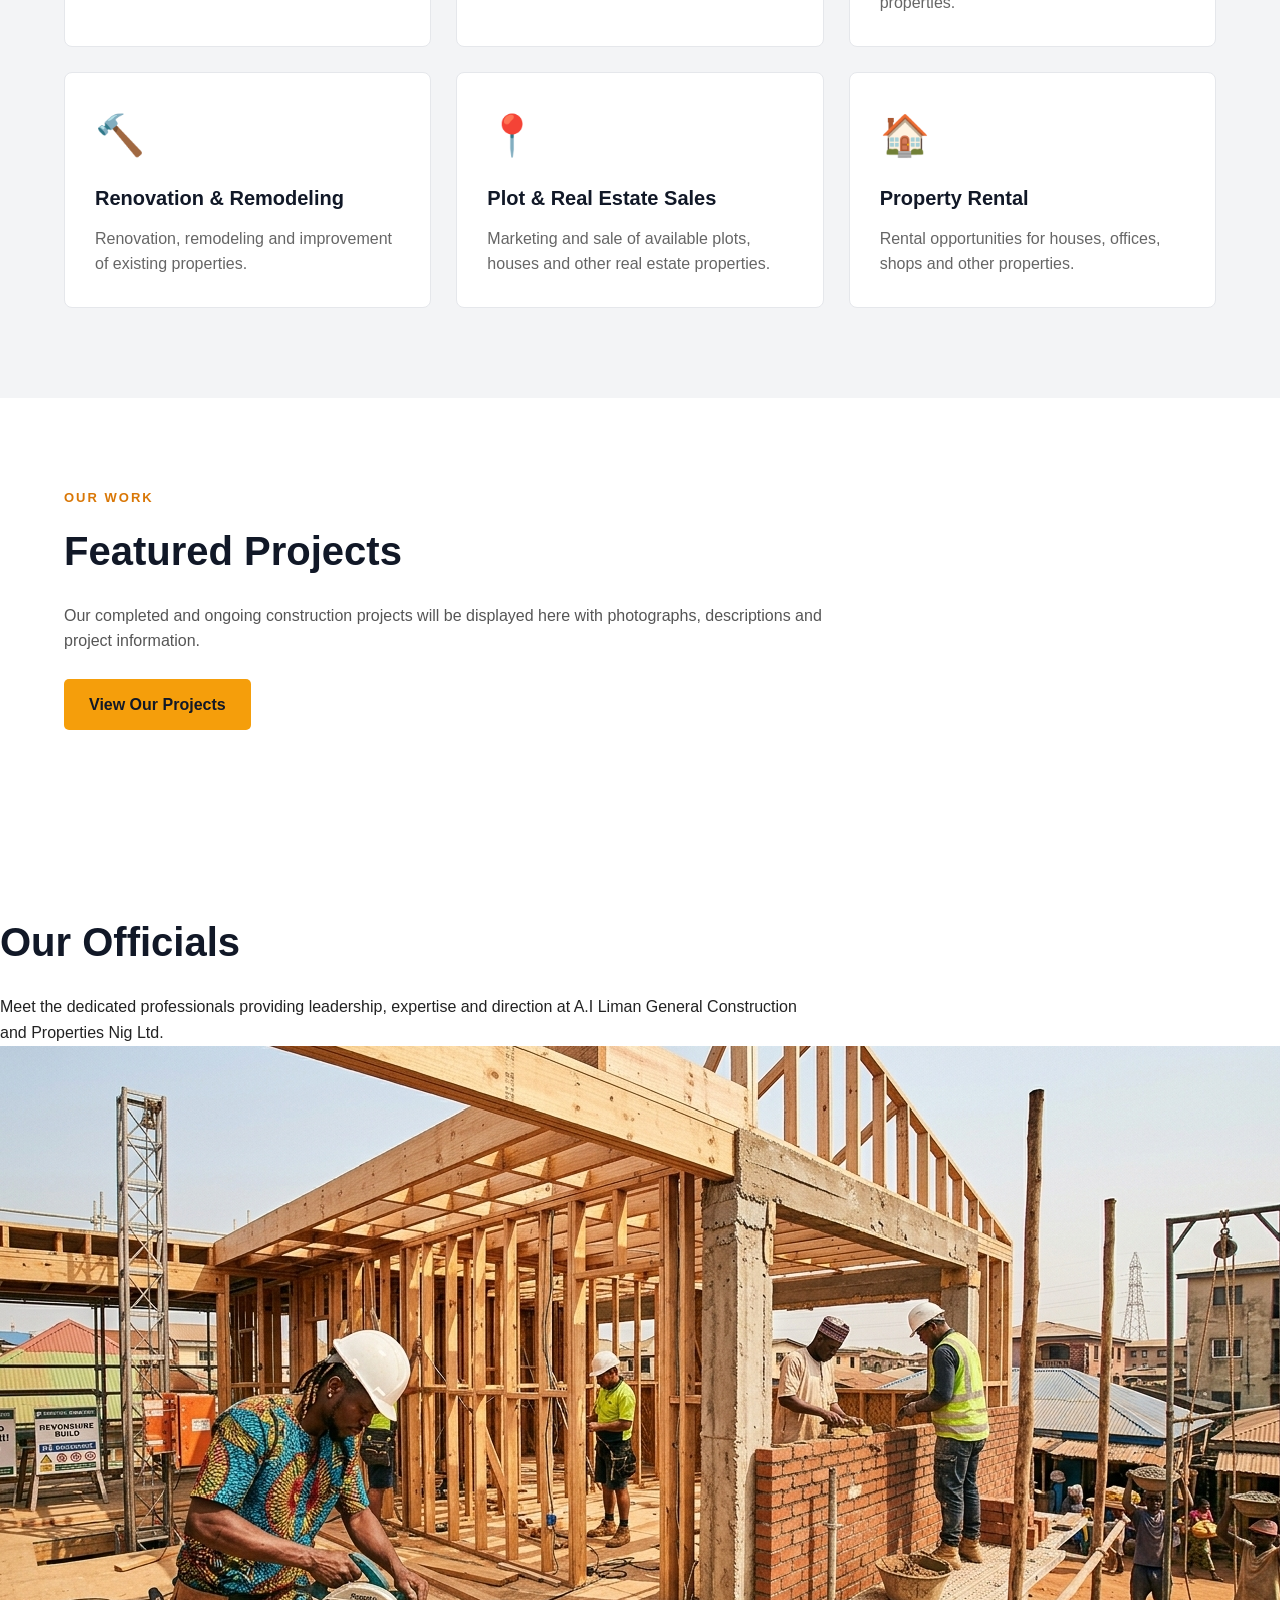
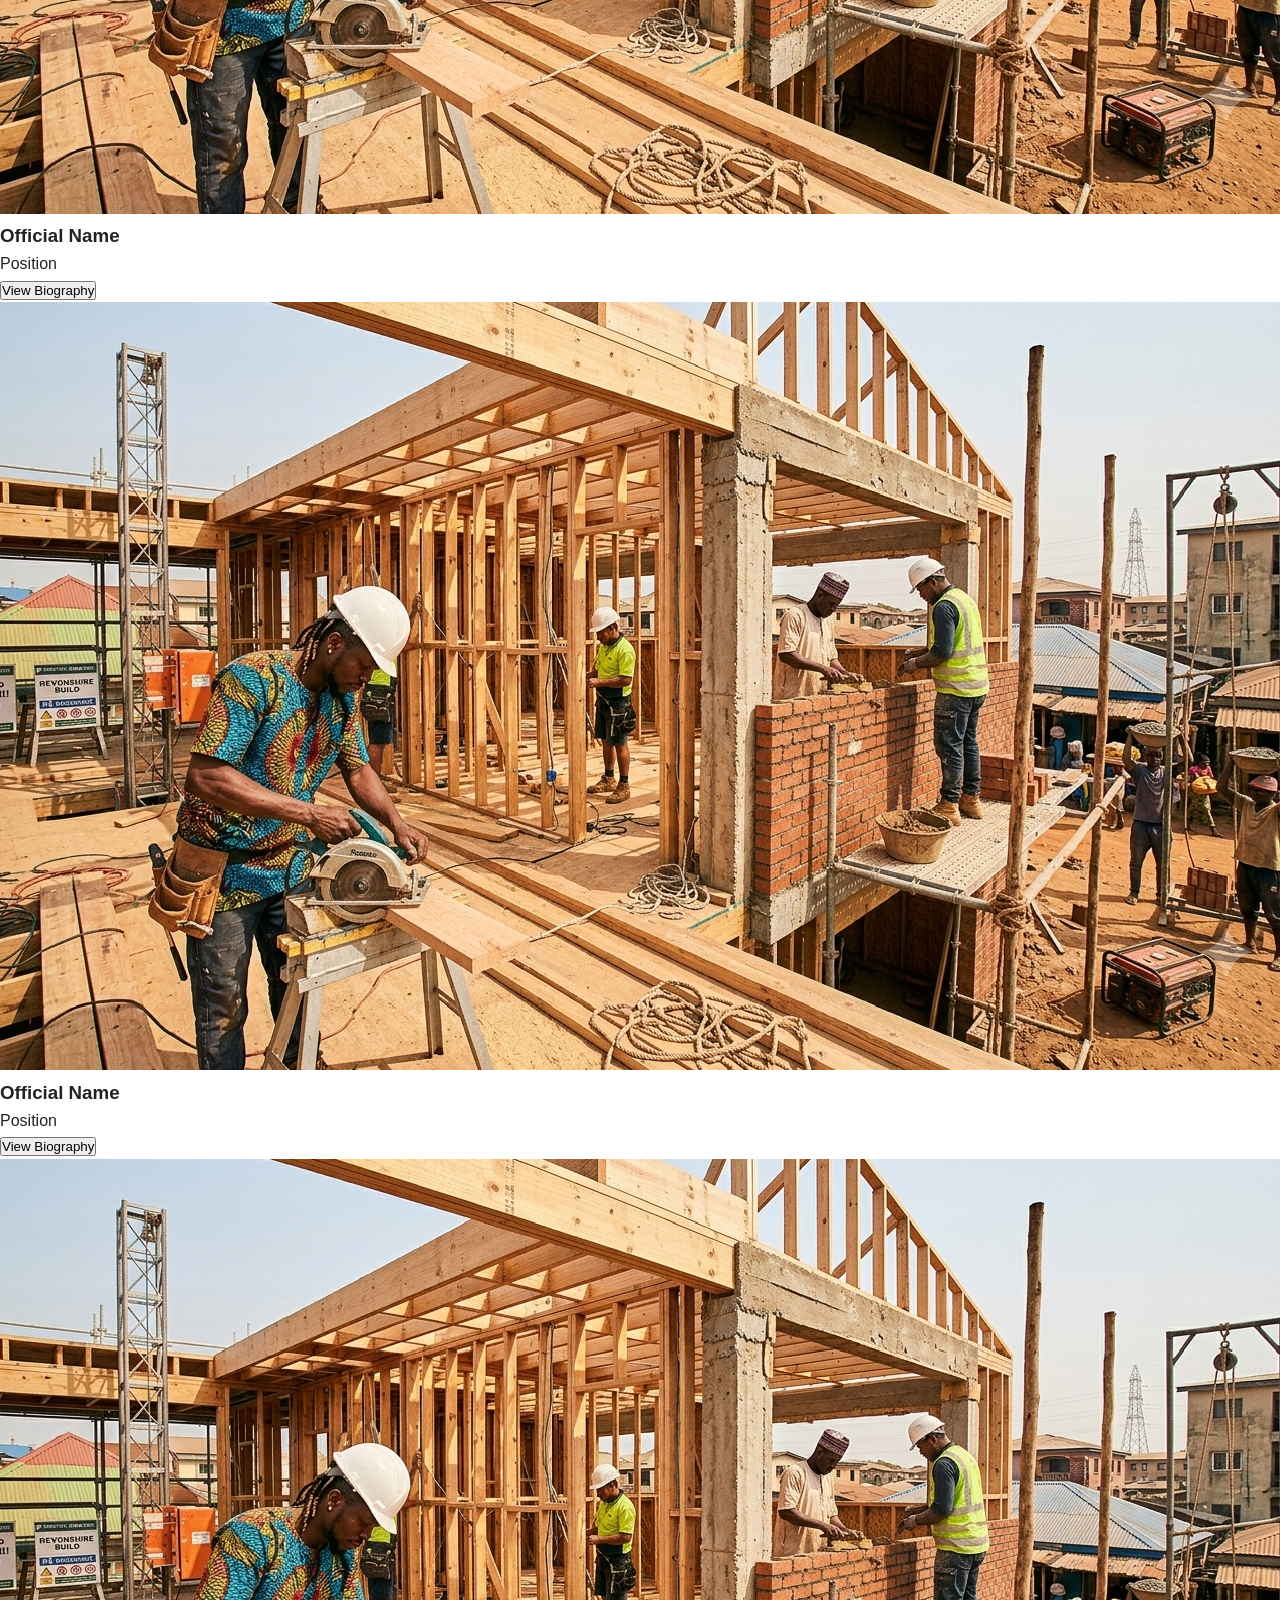
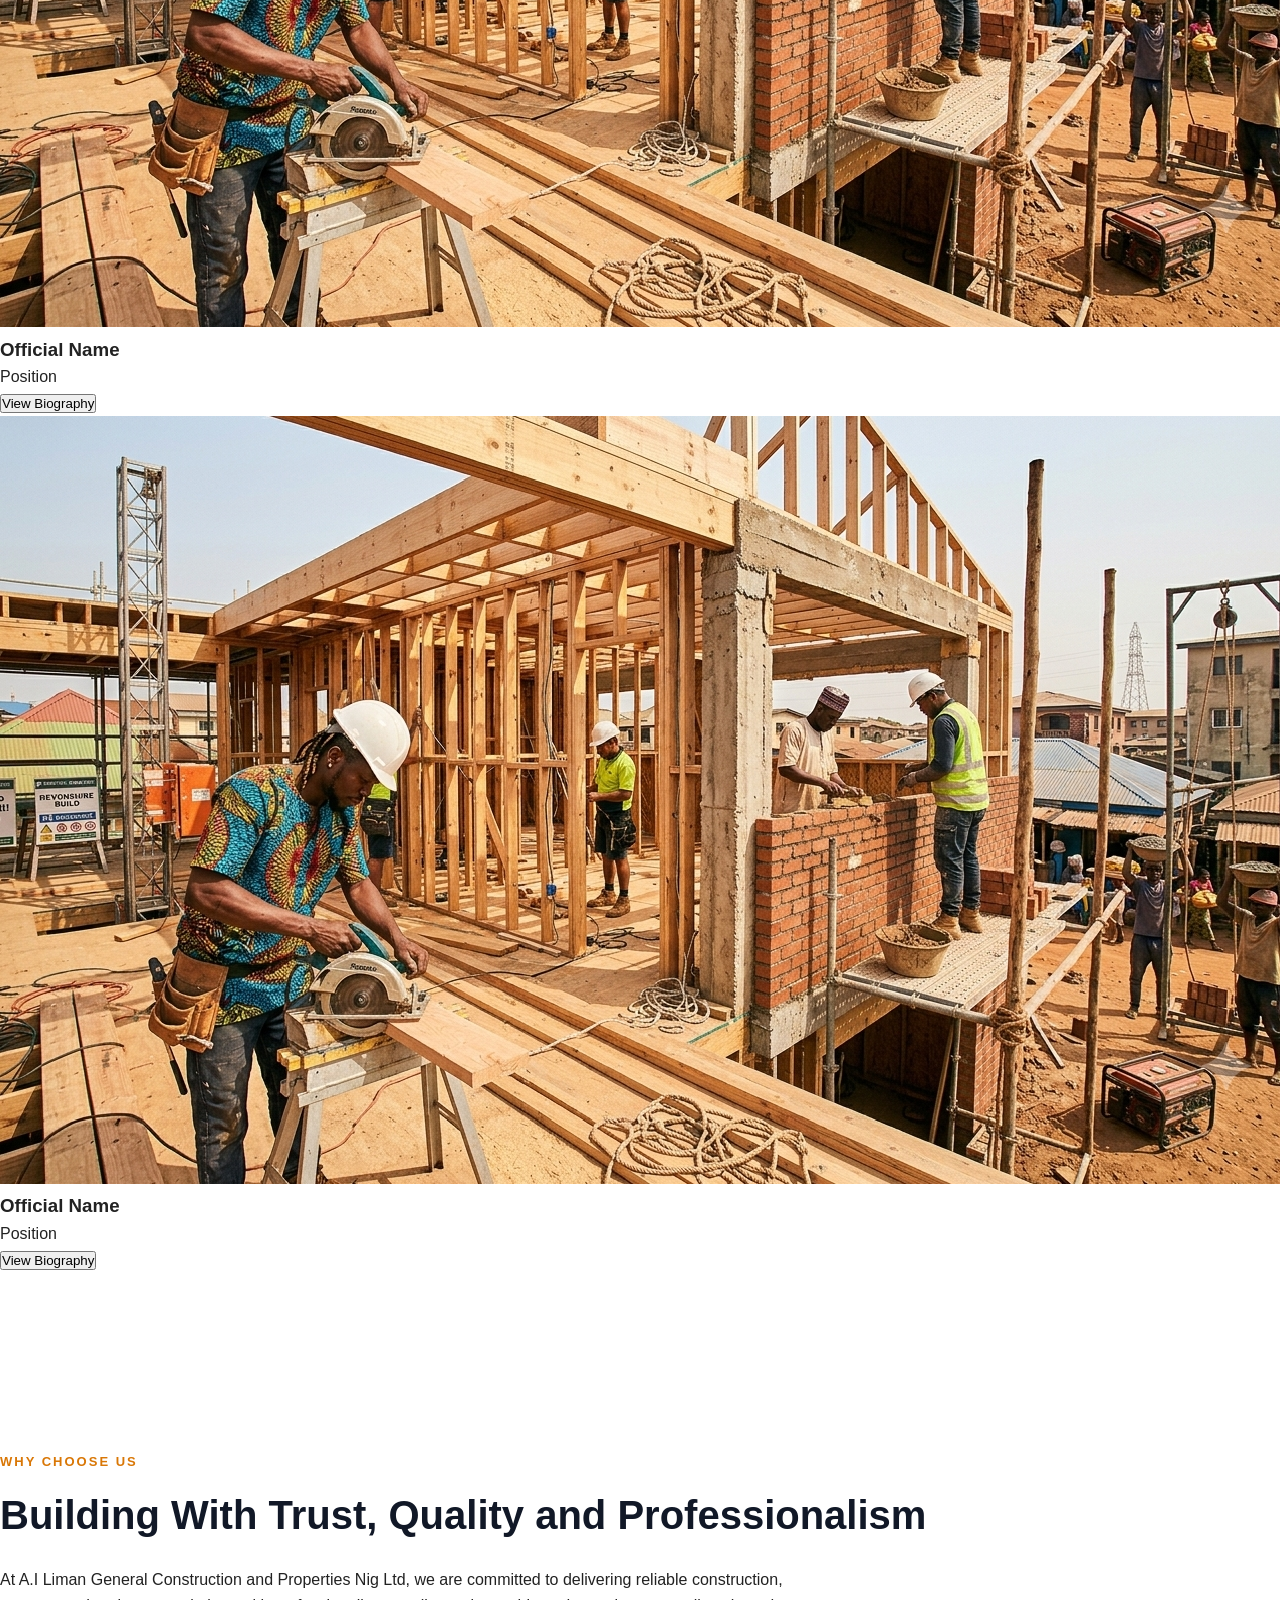
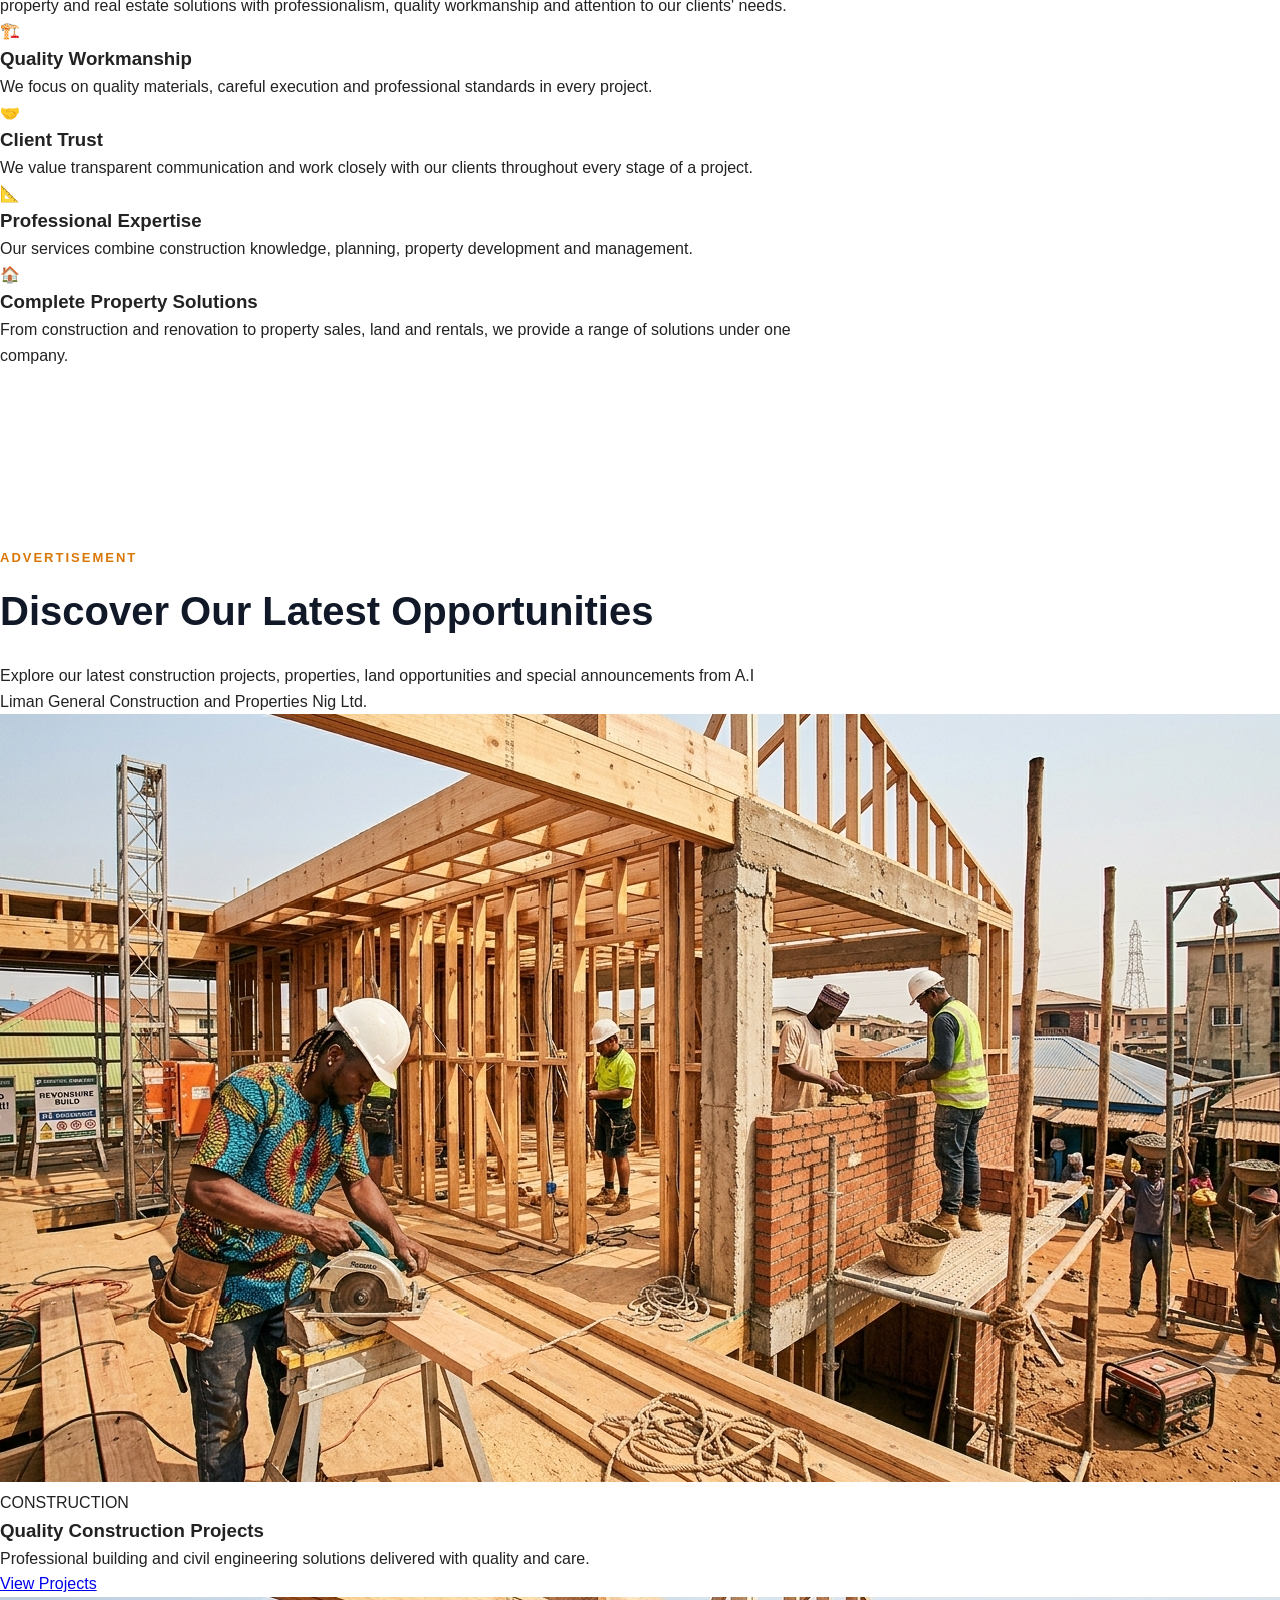
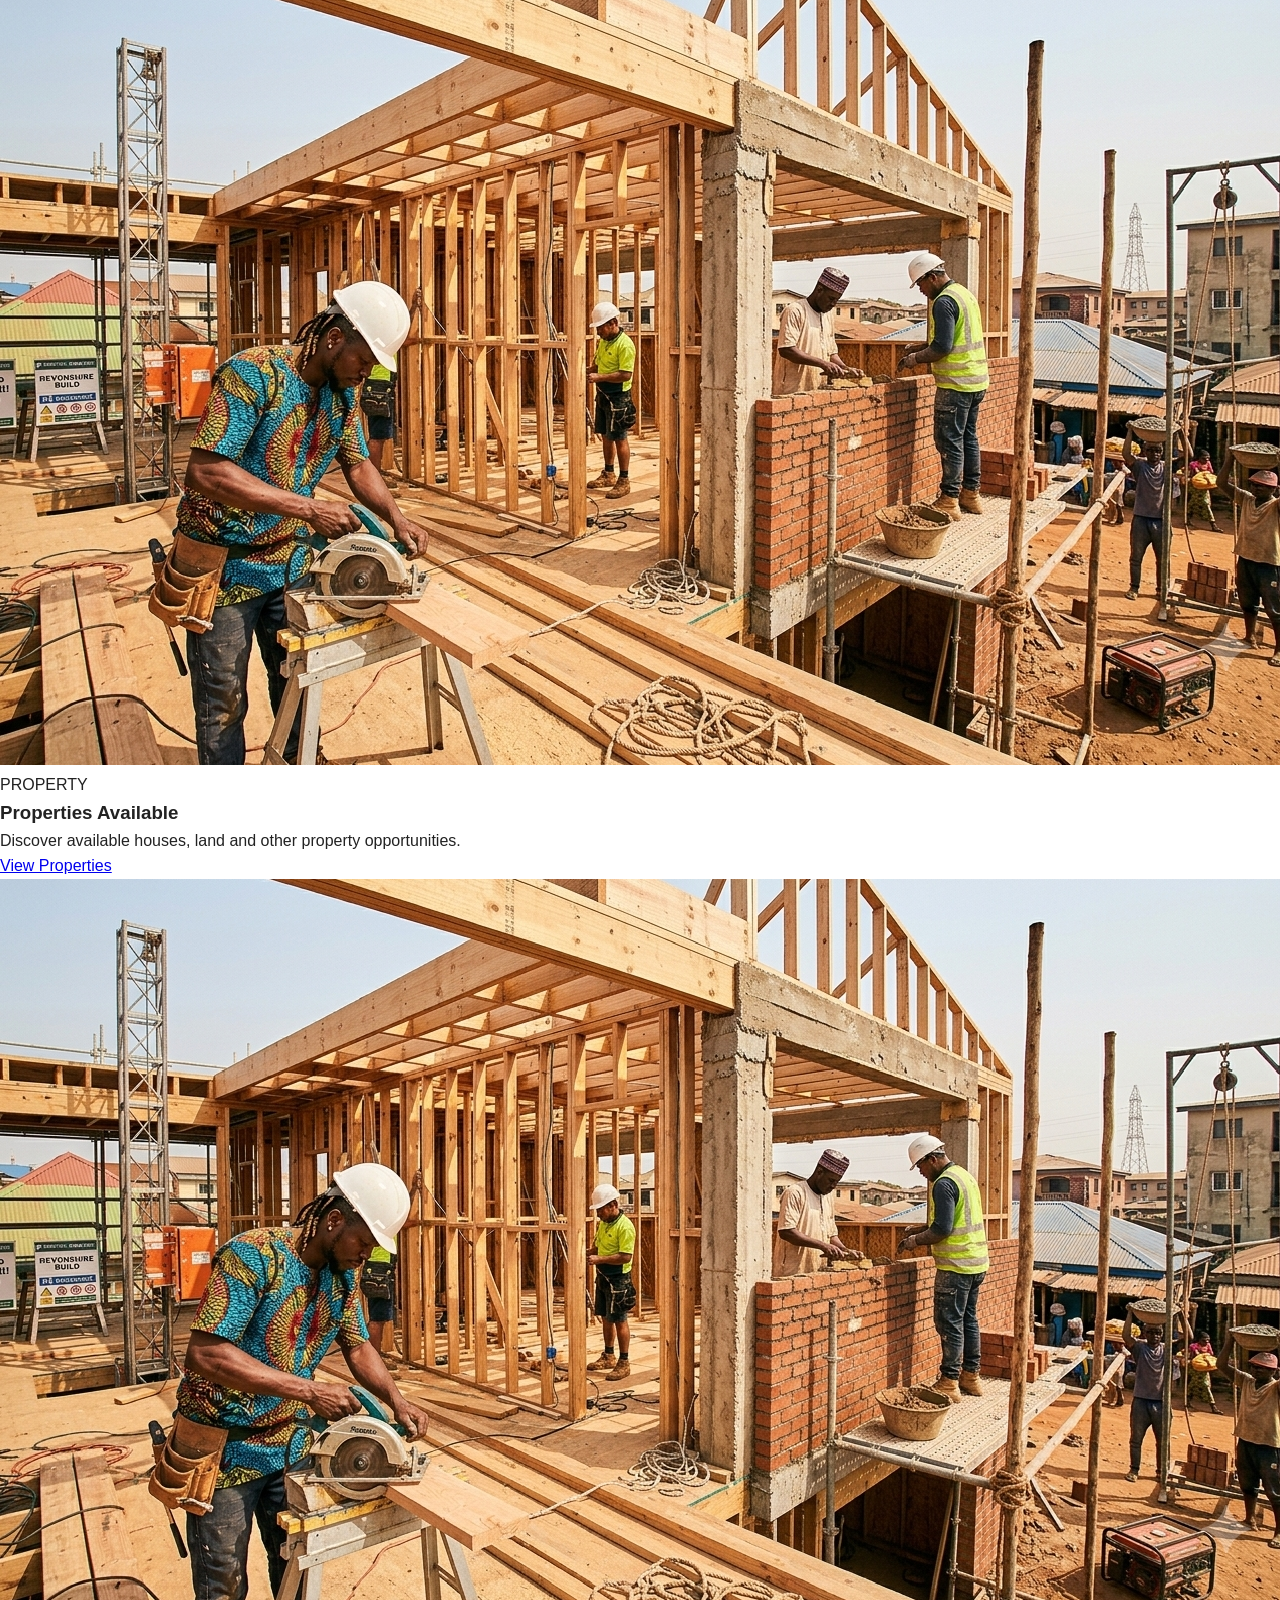
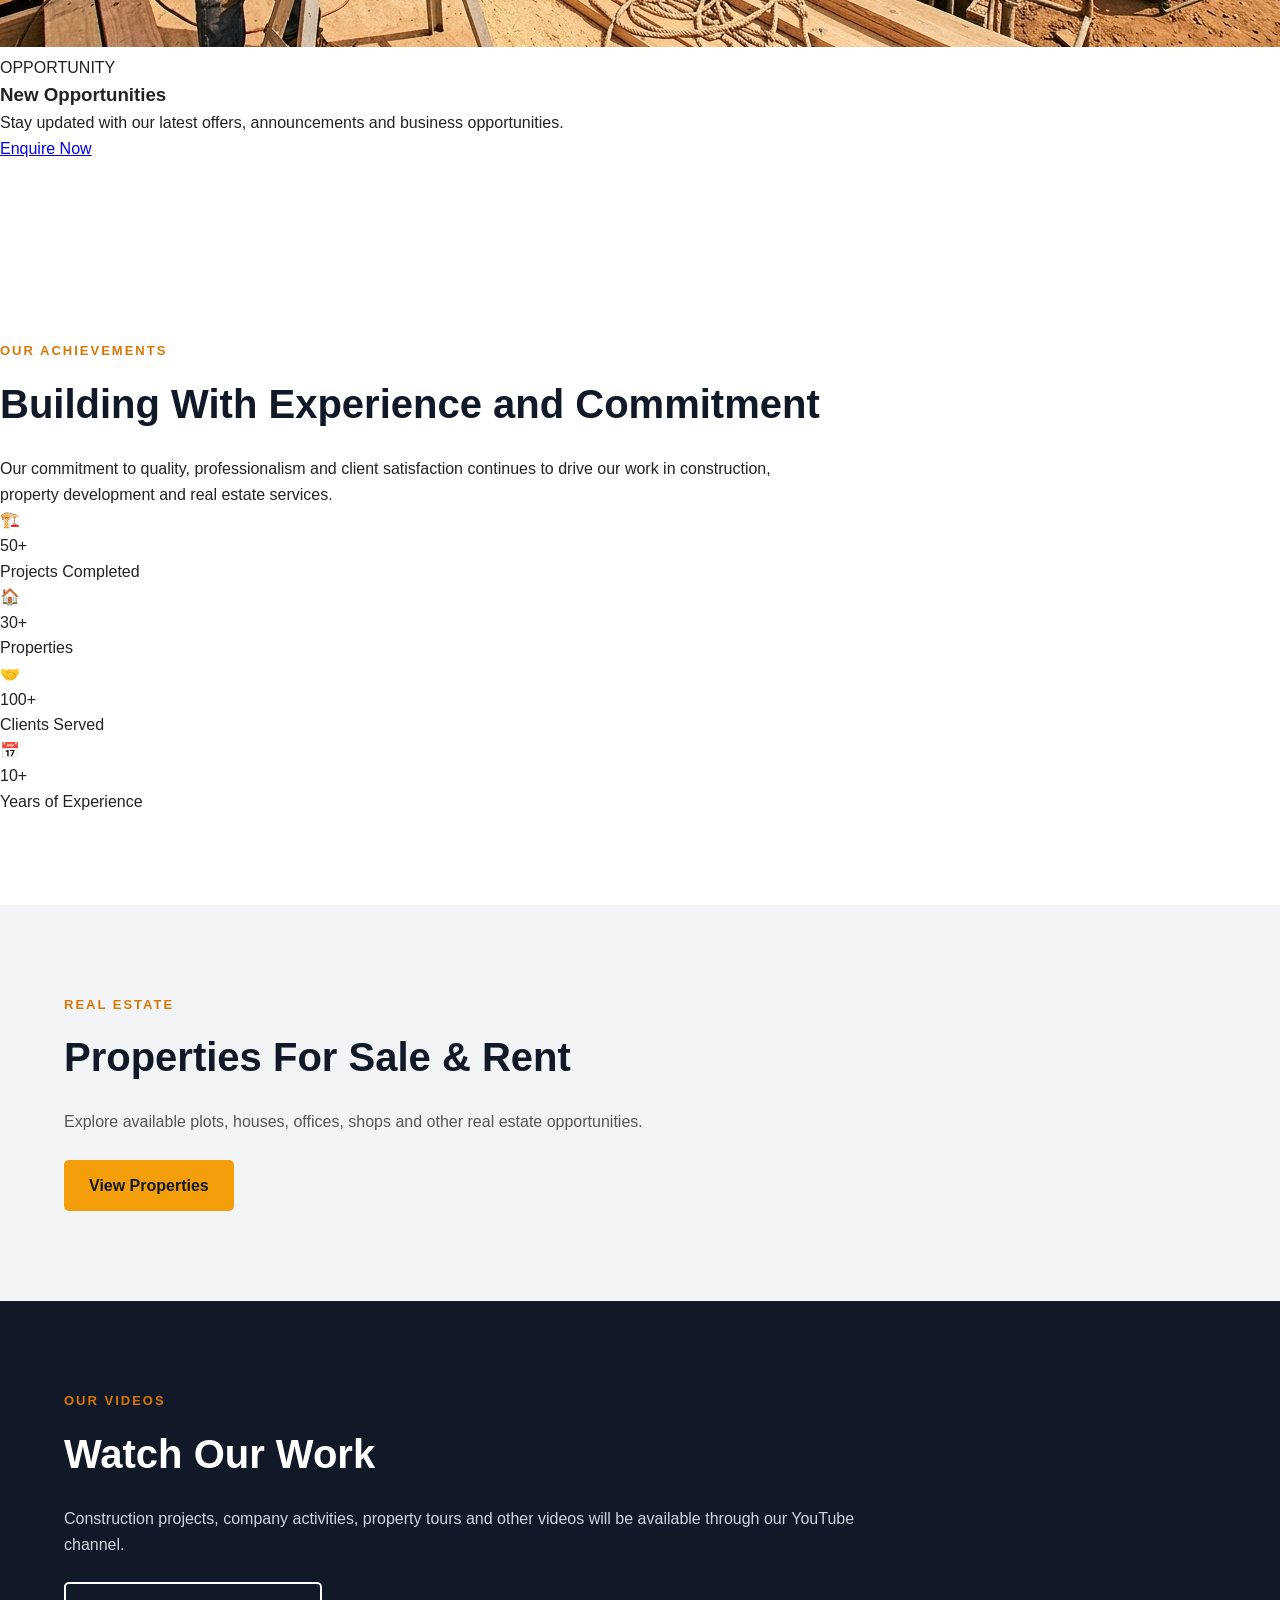
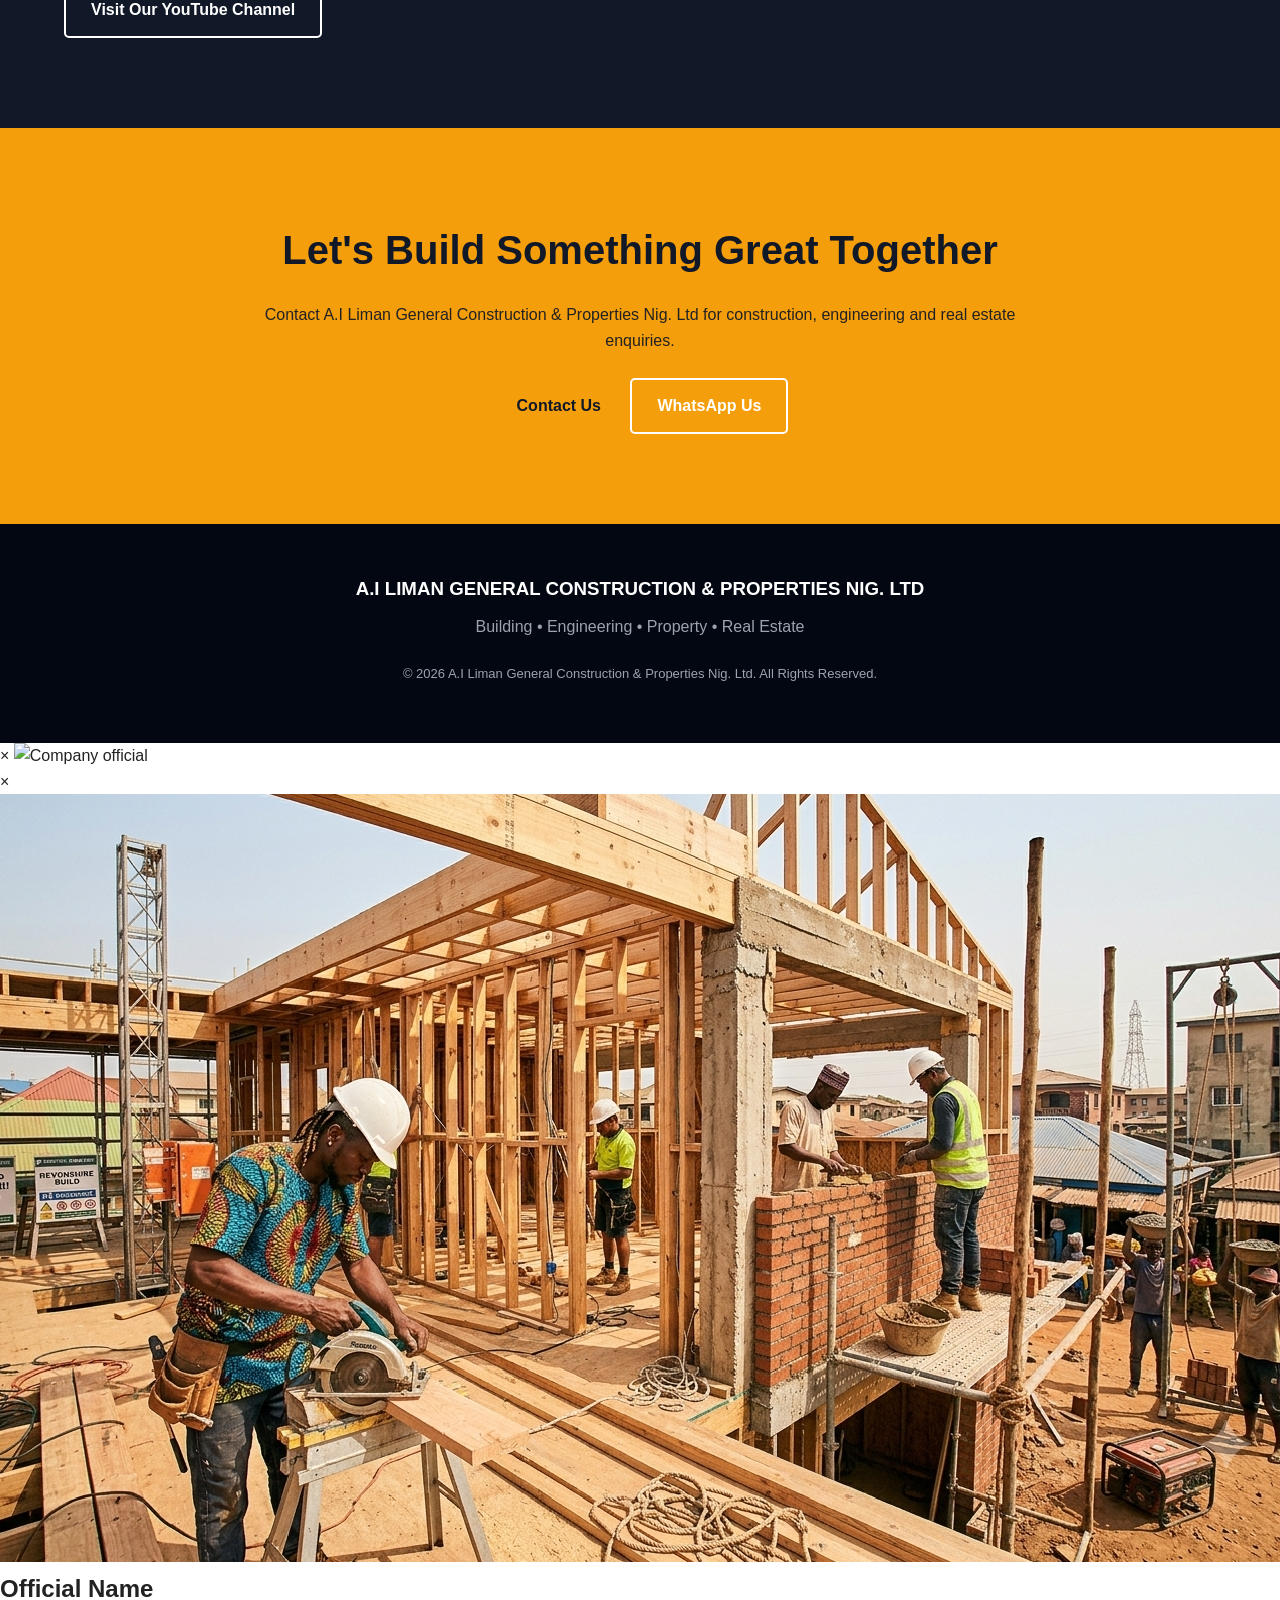
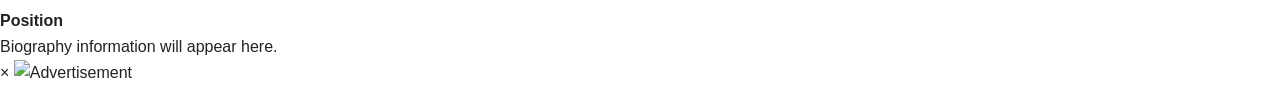
==== commit 362dd6c9: "Update index.html" ====
--- a/index.html
+++ b/index.html
@@ -641,6 +641,103 @@
                     Enquire Now
                 </a>
 
+            </div>
+
+        </div>
+
+    </div>
+
+</section>
+        <!-- ==========================================
+     COMPANY STATISTICS
+========================================== -->
+
+<section class="statistics-section">
+
+    <div class="statistics-introduction">
+
+        <p class="section-label">
+            OUR ACHIEVEMENTS
+        </p>
+
+        <h2>
+            Building With Experience and Commitment
+        </h2>
+
+        <p>
+            Our commitment to quality, professionalism and client
+            satisfaction continues to drive our work in construction,
+            property development and real estate services.
+        </p>
+
+    </div>
+
+
+    <div class="statistics-grid">
+
+        <div class="statistics-card">
+
+            <div class="statistics-icon">
+                🏗️
+            </div>
+
+            <div class="statistics-number">
+                50+
+            </div>
+
+            <div class="statistics-title">
+                Projects Completed
+            </div>
+
+        </div>
+
+
+        <div class="statistics-card">
+
+            <div class="statistics-icon">
+                🏠
+            </div>
+
+            <div class="statistics-number">
+                30+
+            </div>
+
+            <div class="statistics-title">
+                Properties
+            </div>
+
+        </div>
+
+
+        <div class="statistics-card">
+
+            <div class="statistics-icon">
+                🤝
+            </div>
+
+            <div class="statistics-number">
+                100+
+            </div>
+
+            <div class="statistics-title">
+                Clients Served
+            </div>
+
+        </div>
+
+
+        <div class="statistics-card">
+
+            <div class="statistics-icon">
+                📅
+            </div>
+
+            <div class="statistics-number">
+                10+
+            </div>
+
+            <div class="statistics-title">
+                Years of Experience
             </div>
 
         </div>
--- a/css/style.css
+++ b/css/style.css
@@ -2341,3 +2341,48 @@
     }
 
    }
+/* ==========================================
+   ADVERTISEMENT IMAGE VIEWER
+========================================== */
+
+.advertisement-image-viewer {
+    display: none;
+    position: fixed;
+    z-index: 40000;
+    top: 0;
+    left: 0;
+    width: 100%;
+    height: 100%;
+    background: rgba(0, 0, 0, 0.94);
+    align-items: center;
+    justify-content: center;
+    padding: 20px;
+}
+
+.advertisement-image-viewer.show {
+    display: flex;
+}
+
+.advertisement-image-viewer img {
+    max-width: 95%;
+    max-height: 90%;
+    width: auto;
+    height: auto;
+    object-fit: contain;
+    border-radius: 5px;
+}
+
+.advertisement-viewer-close {
+    position: absolute;
+    top: 20px;
+    right: 25px;
+    color: white;
+    font-size: 40px;
+    font-weight: bold;
+    cursor: pointer;
+    z-index: 40001;
+}
+
+.advertisement-viewer-close:hover {
+    color: #d89b00;
+}
